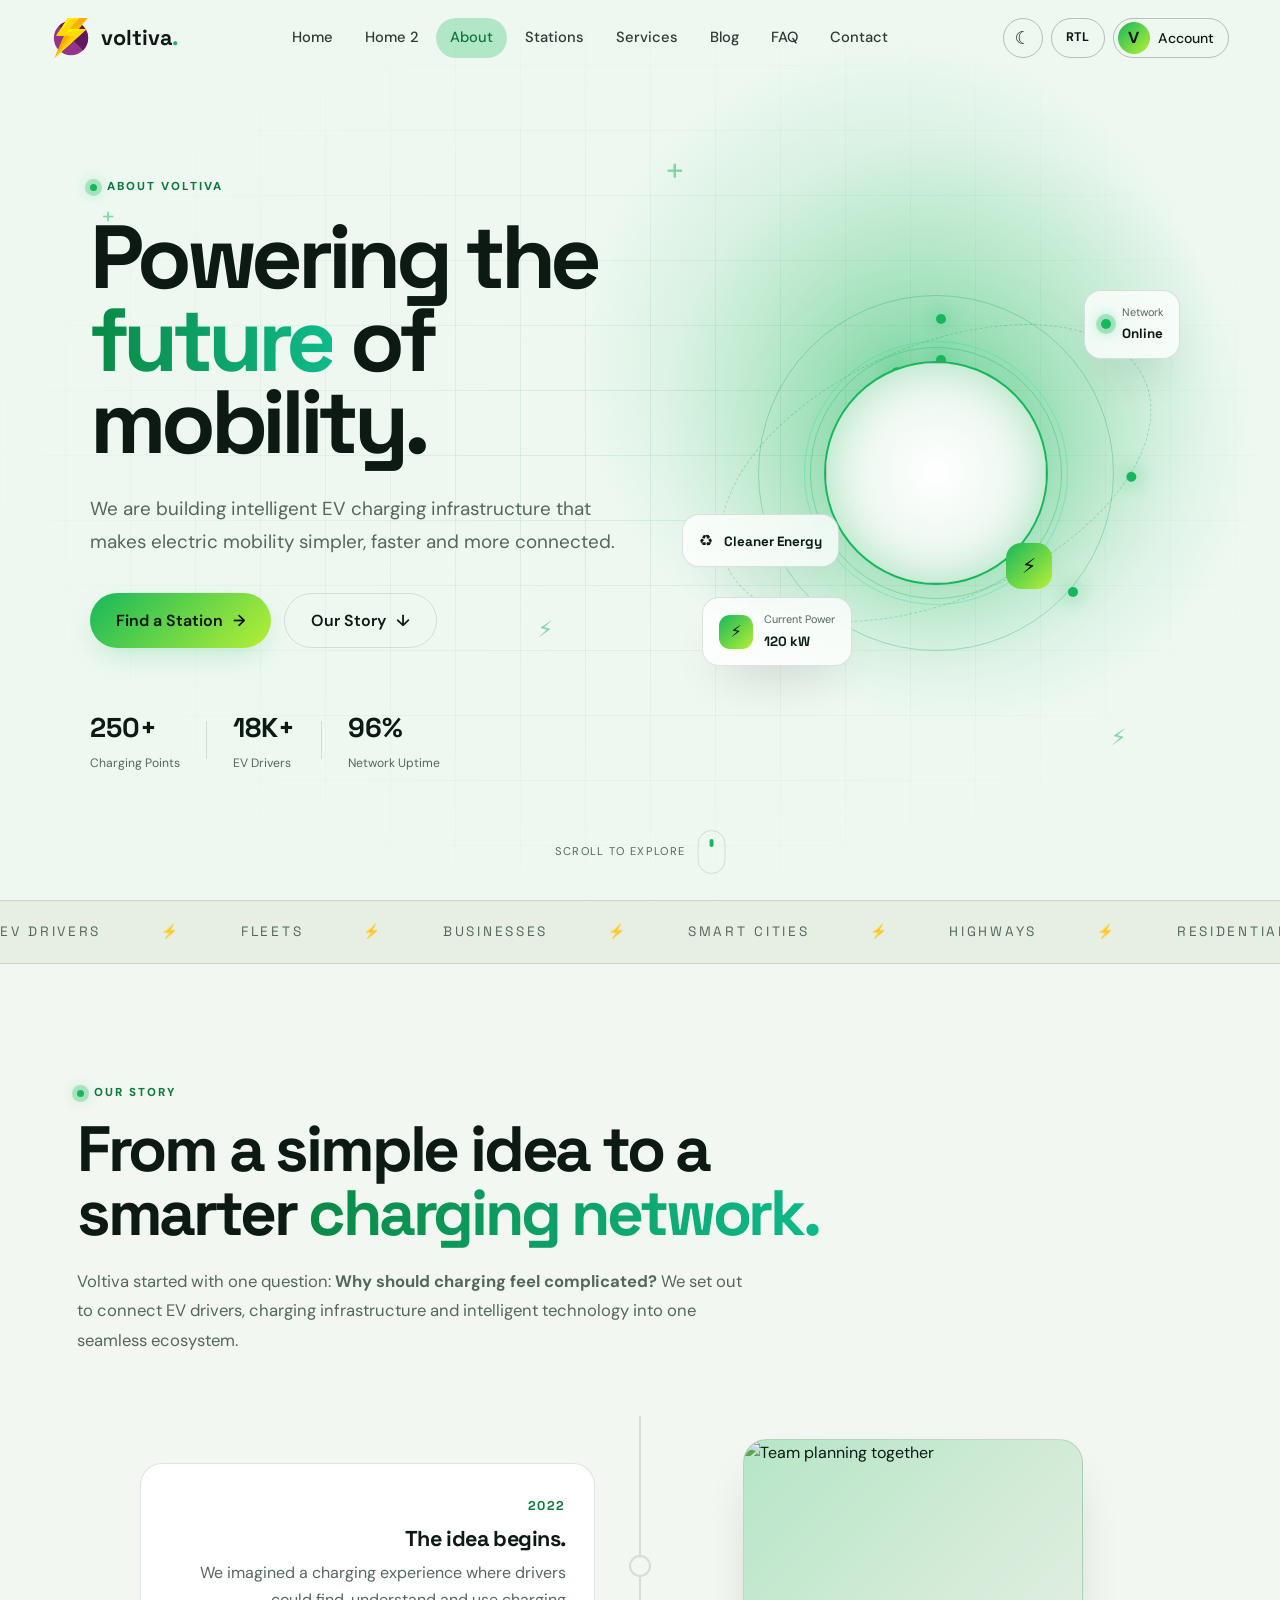
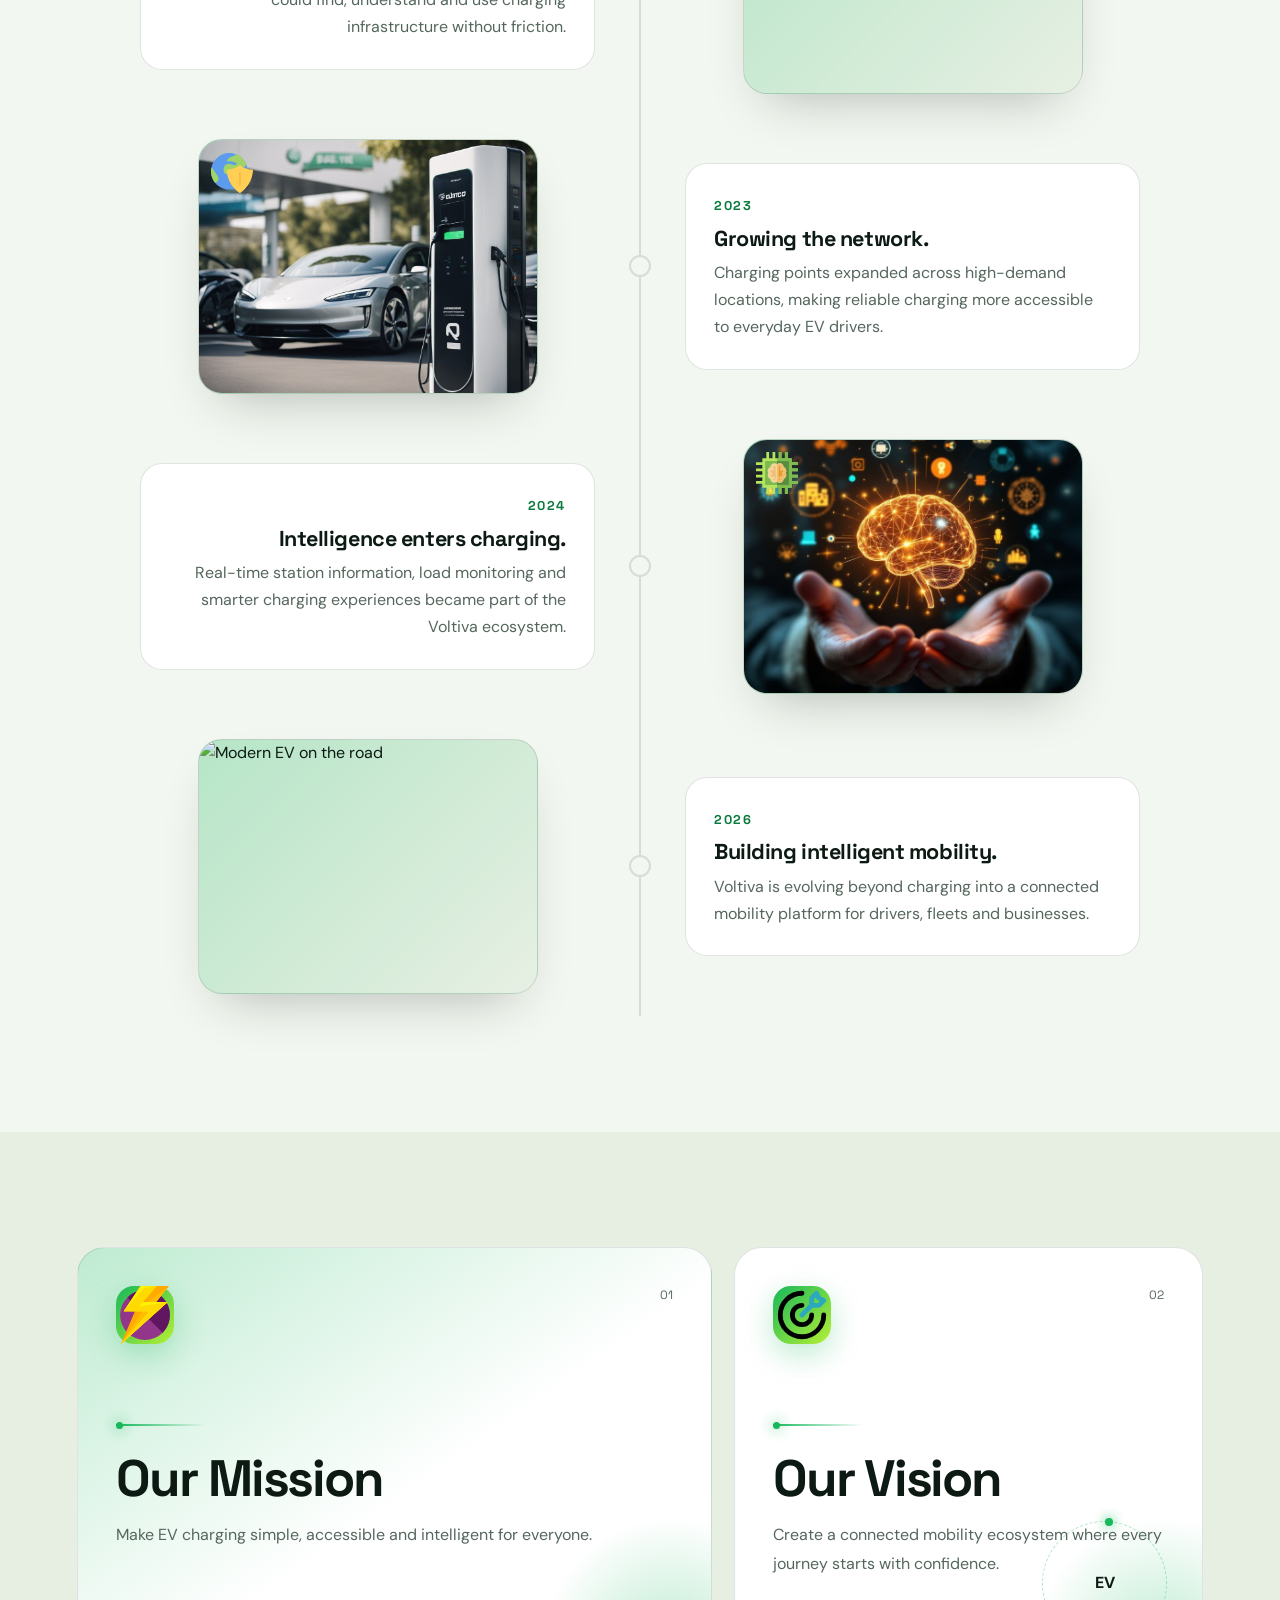
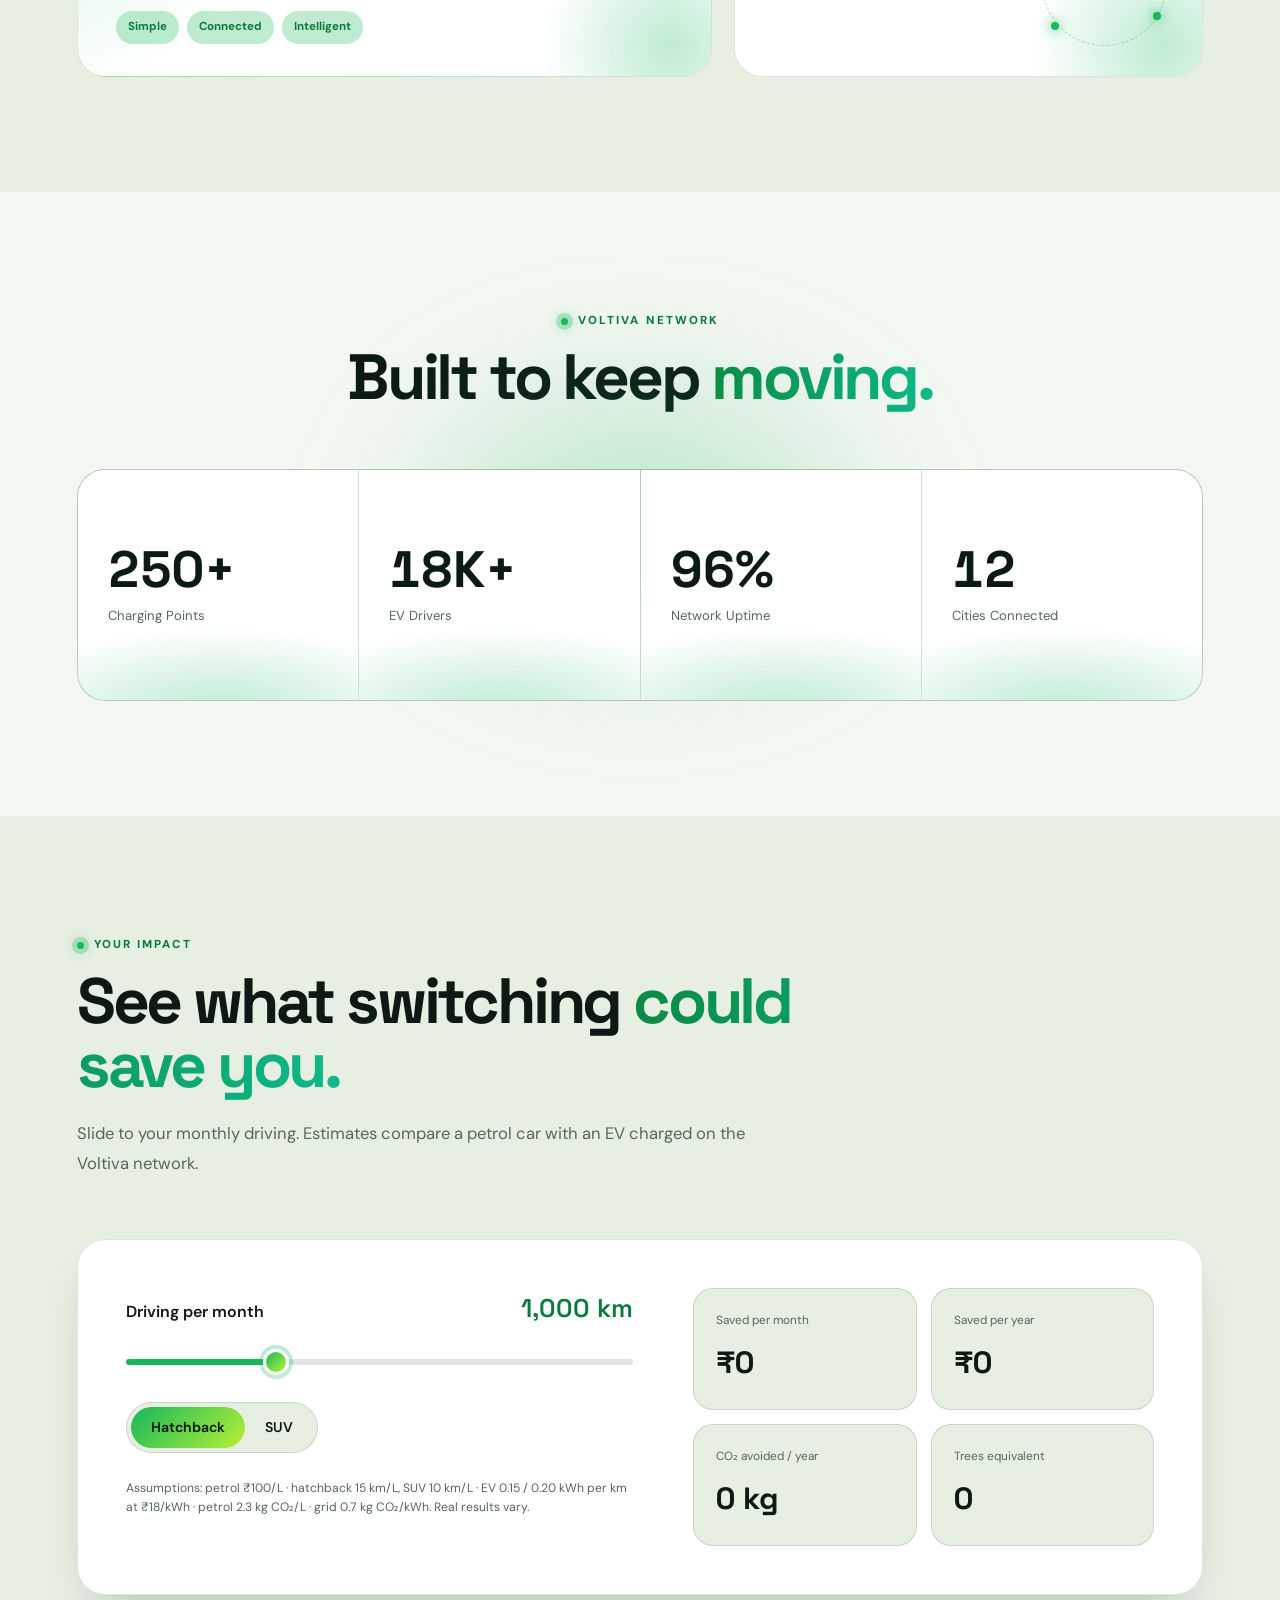
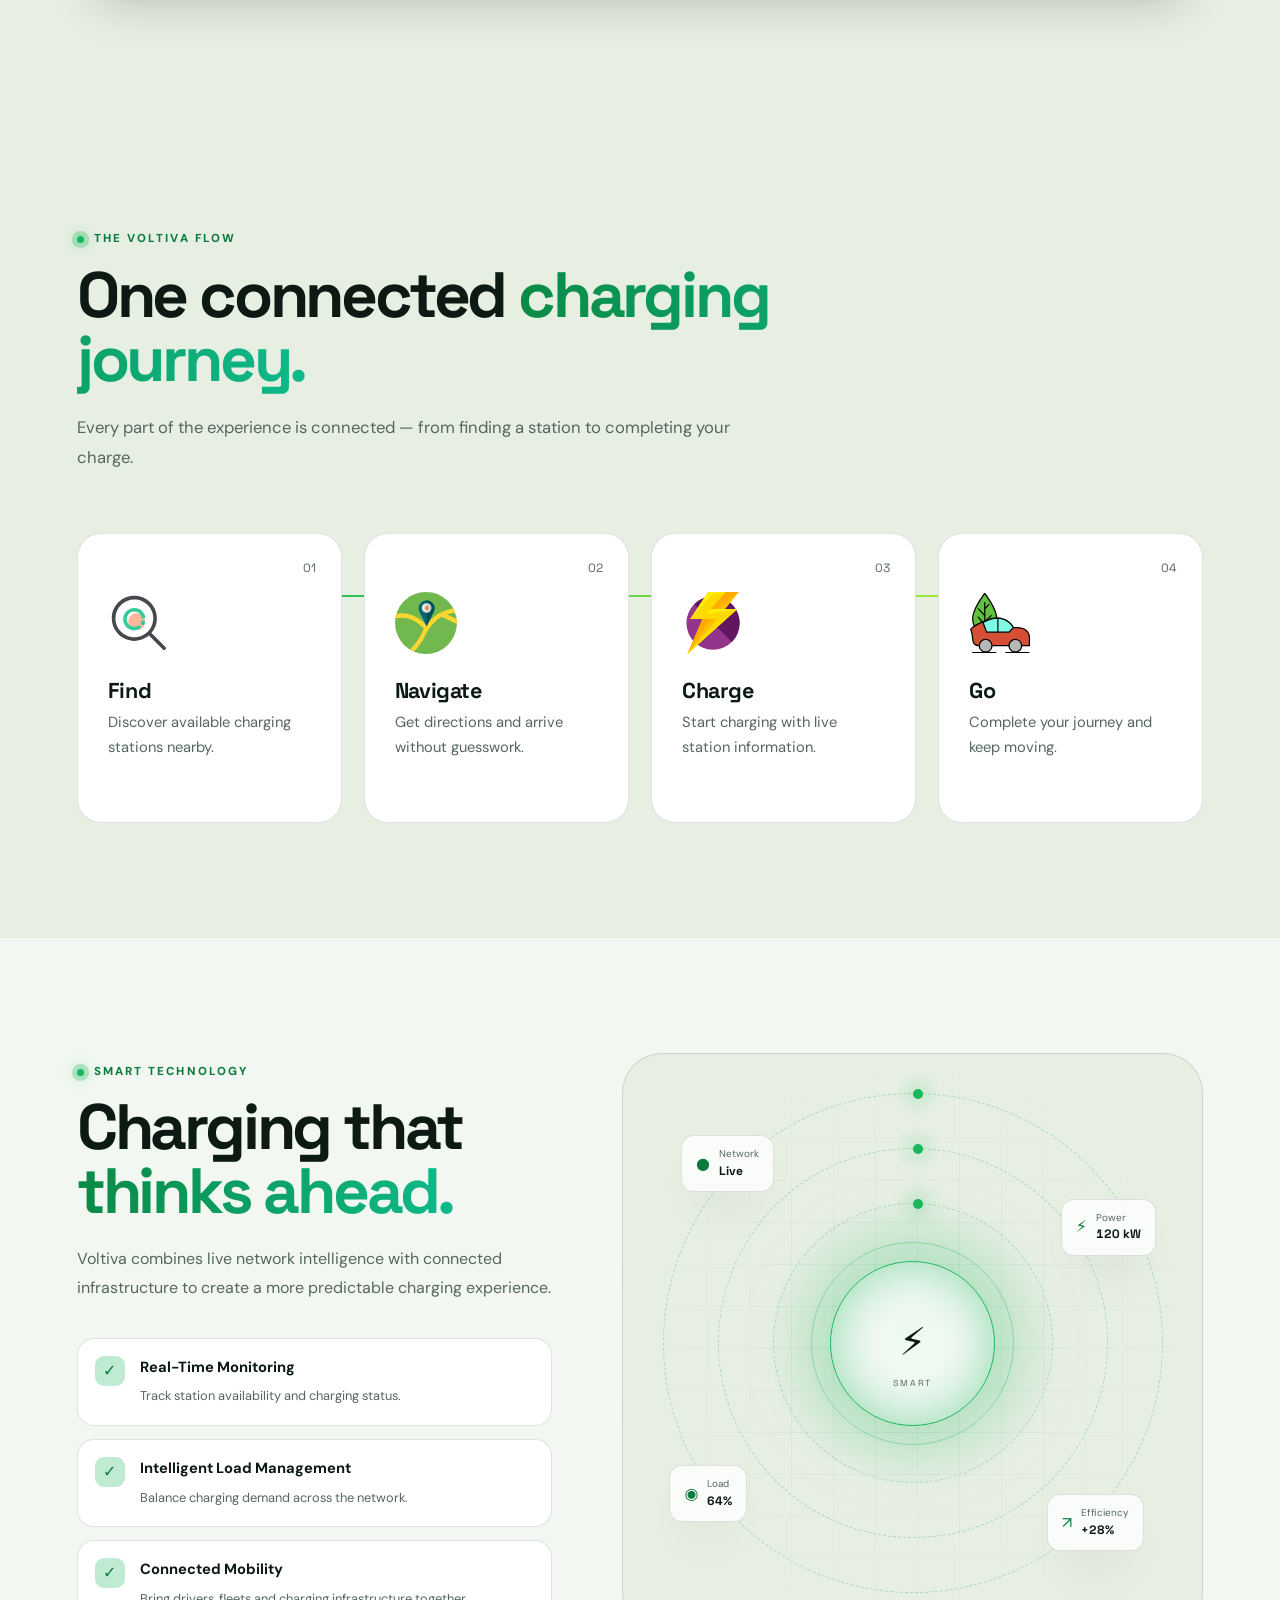
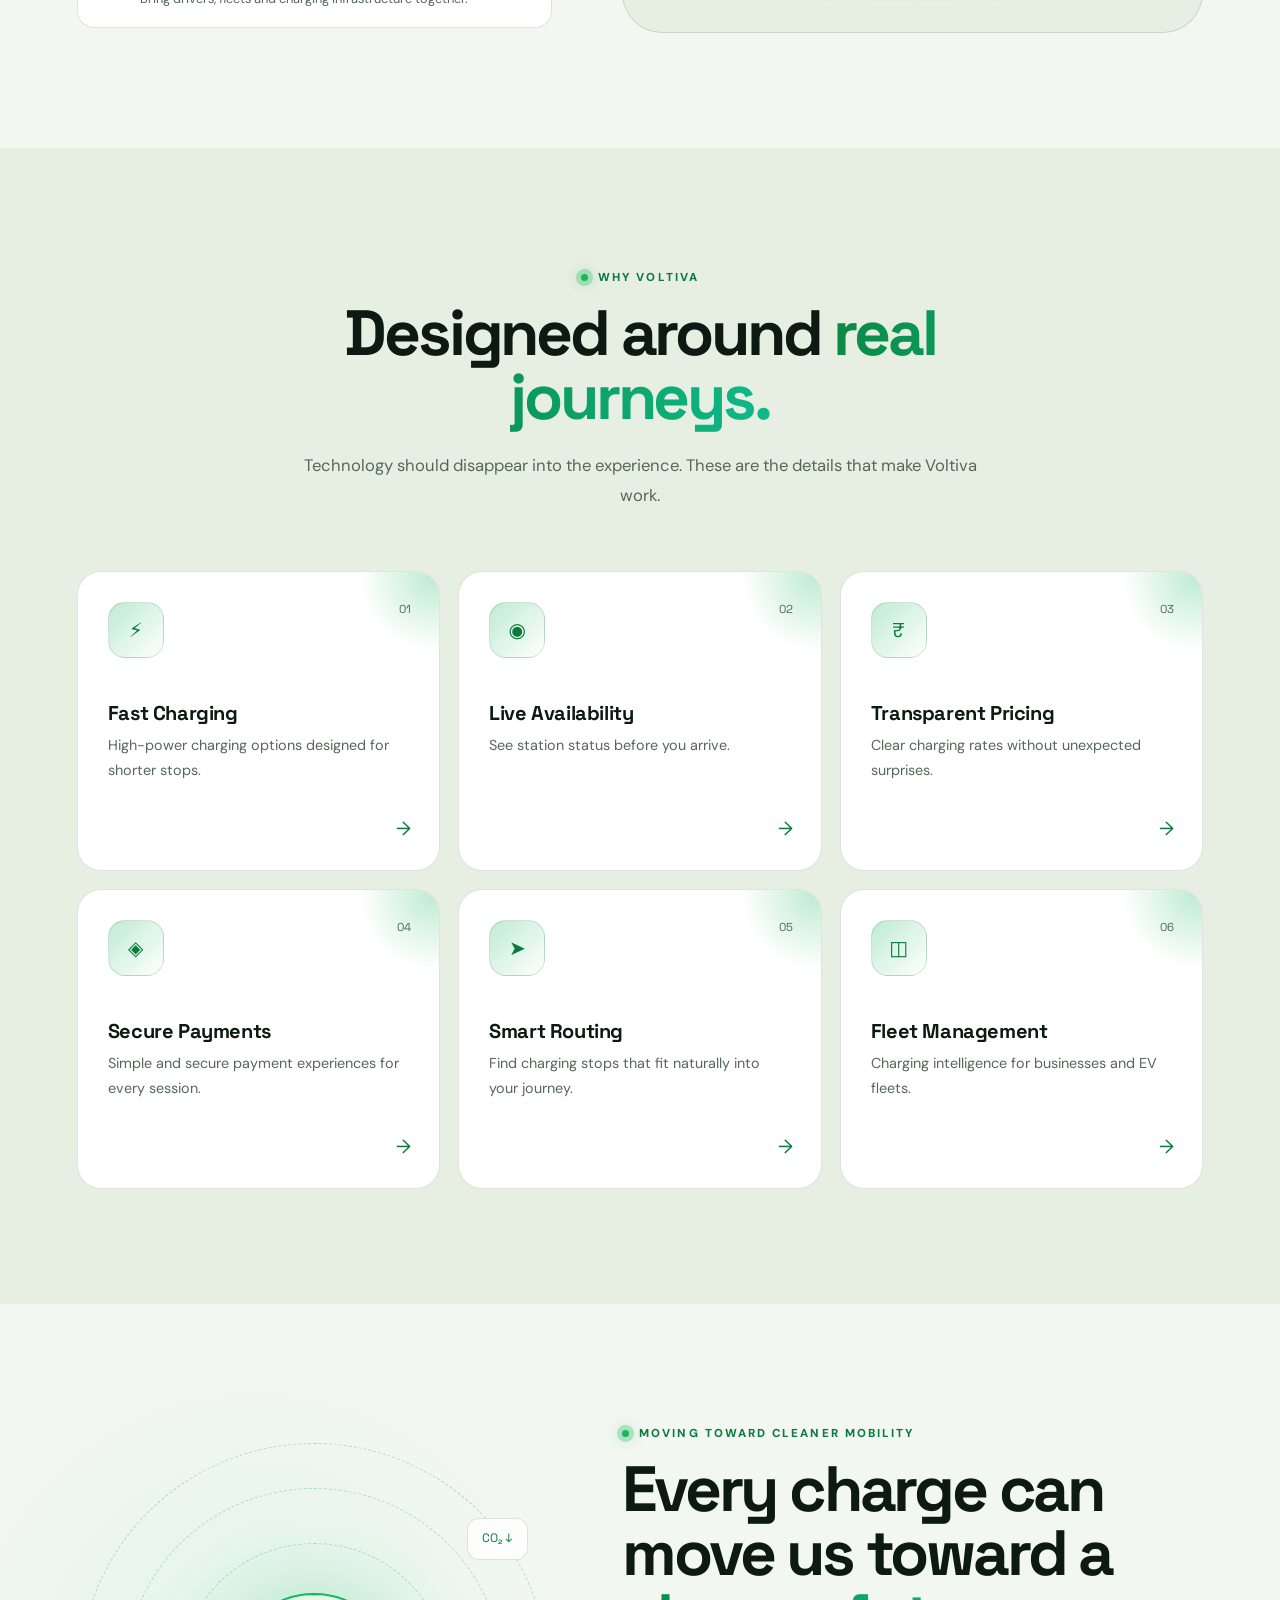
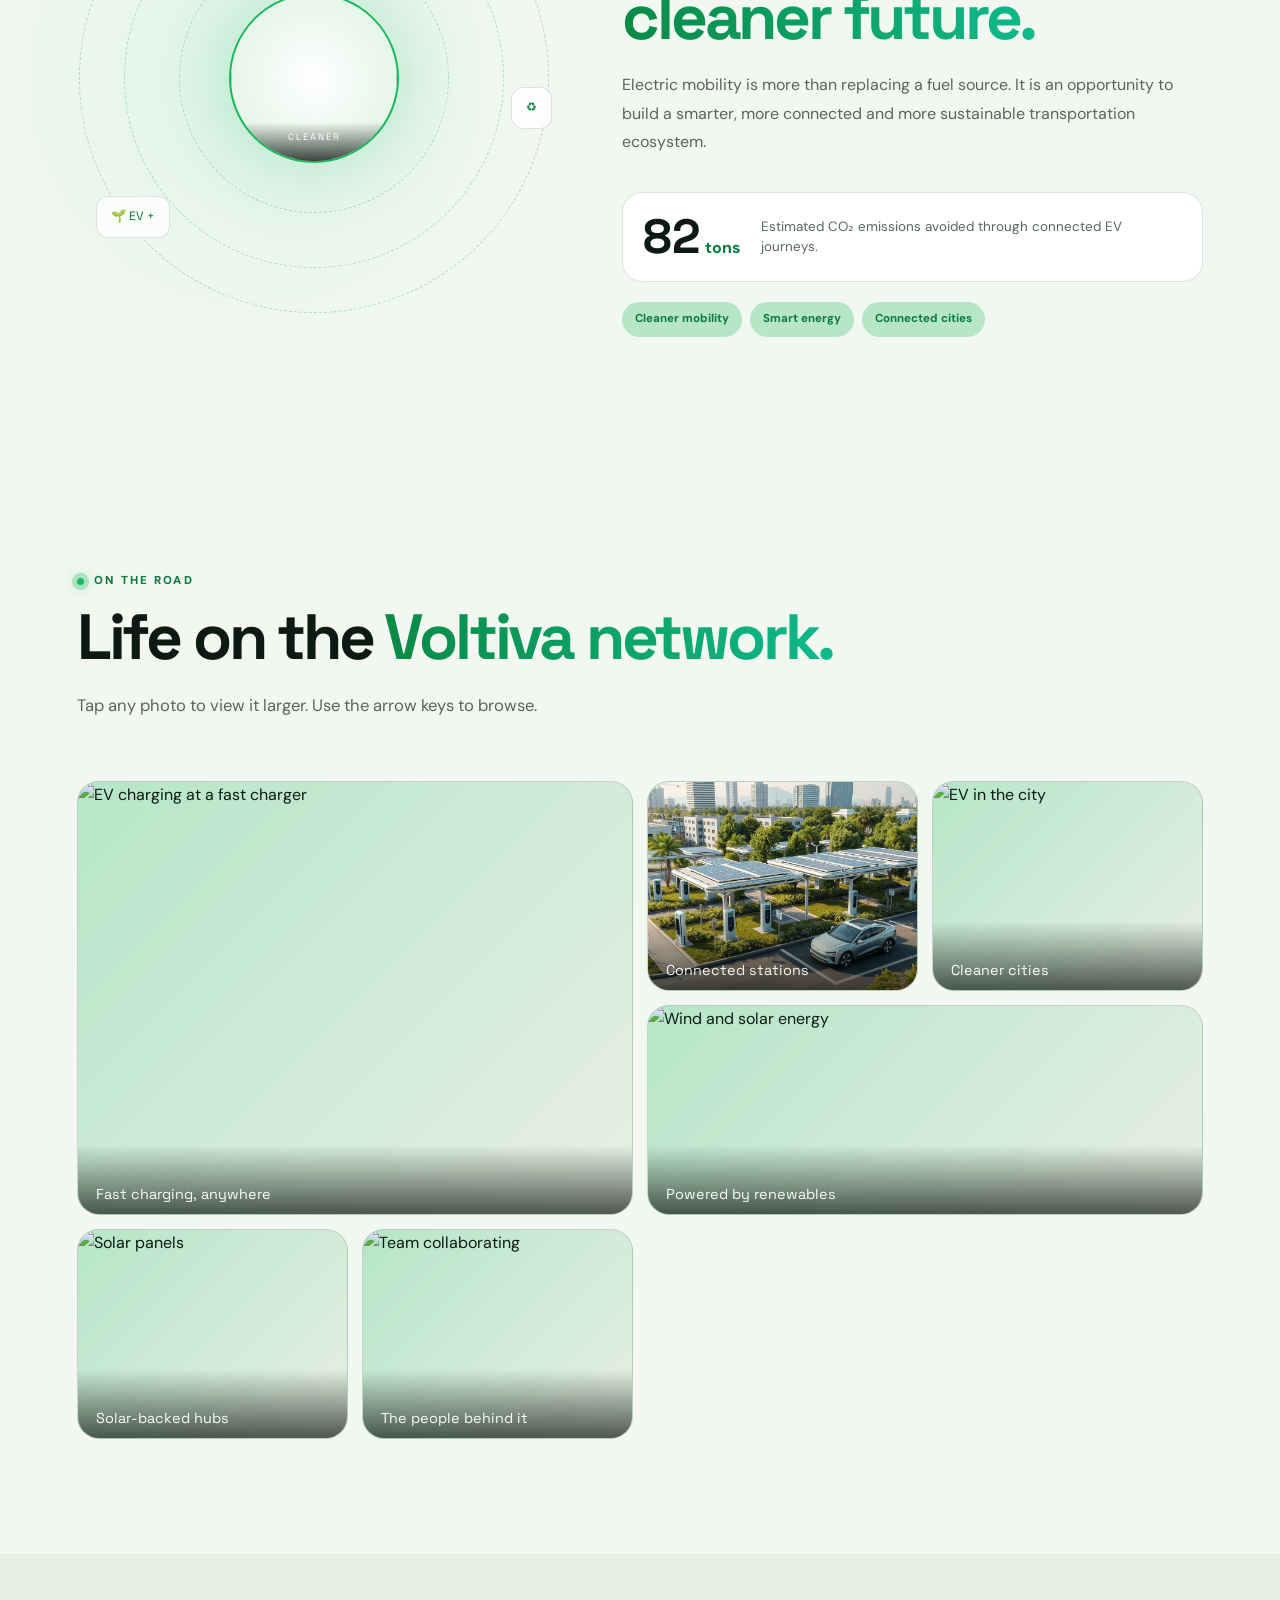
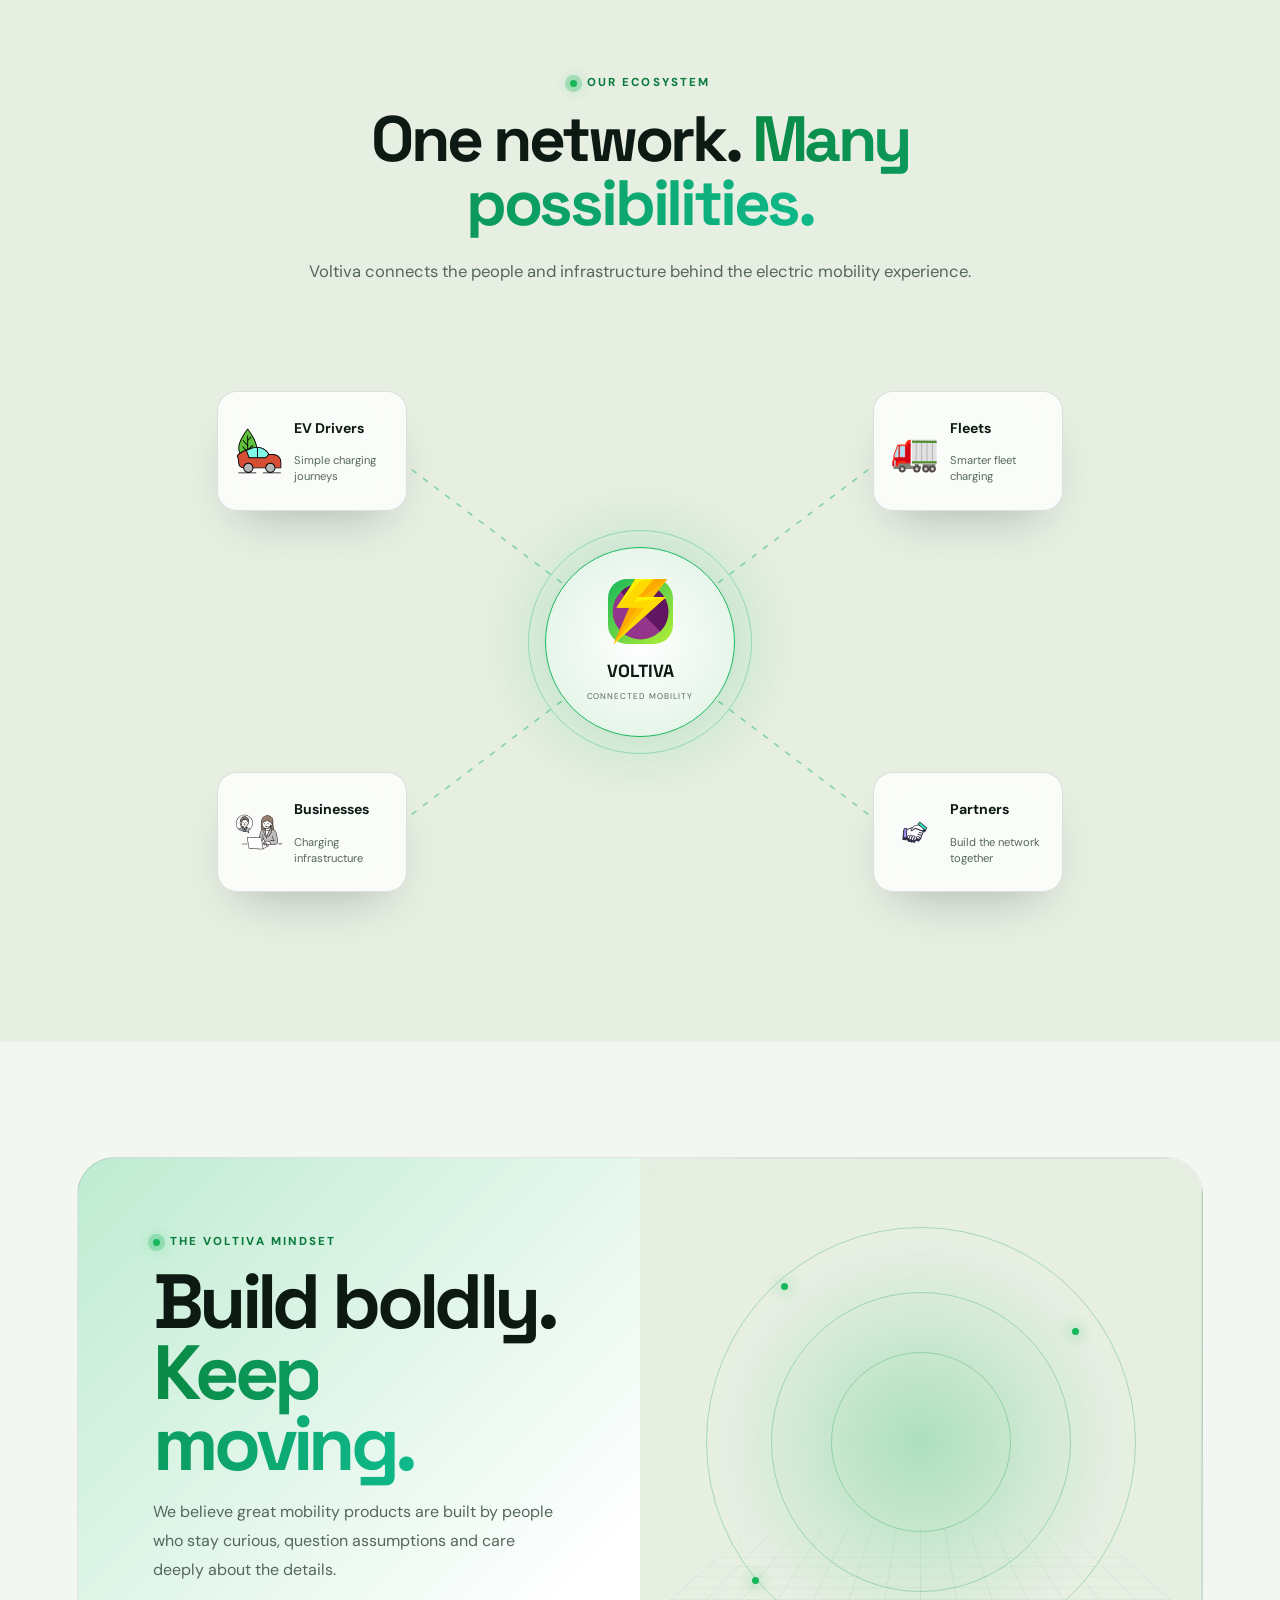
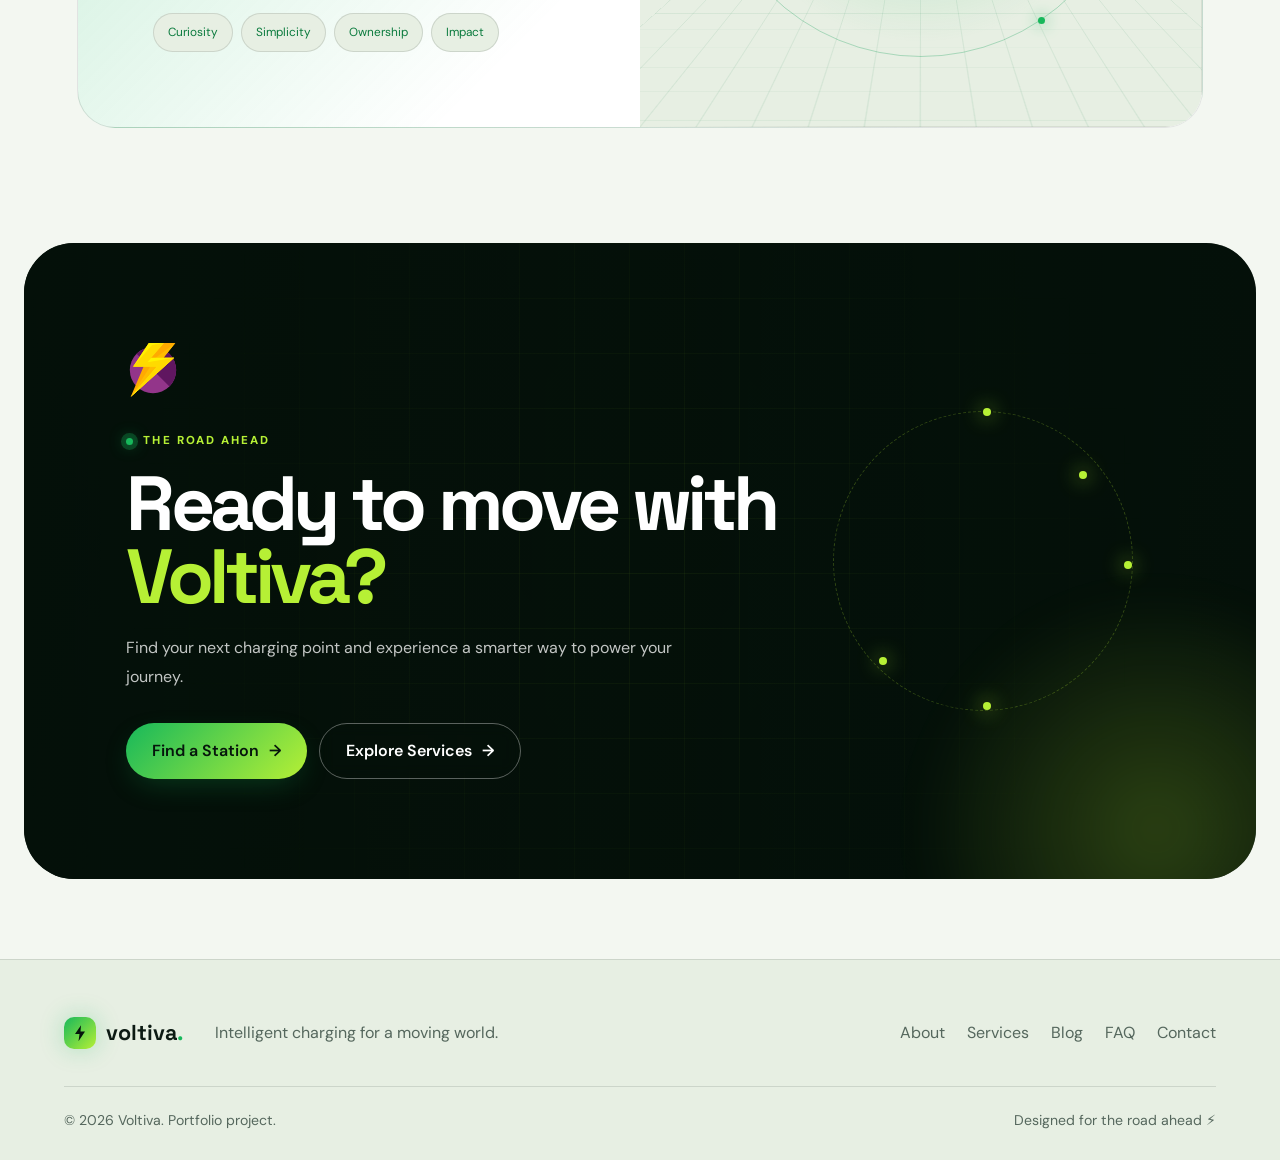
==== pages/about.html @ 01c79c9f "first commit" ====
<!DOCTYPE html>
<html lang="en" dir="ltr" data-theme="dark">
<head>
  <meta charset="UTF-8">
  <meta name="viewport" content="width=device-width, initial-scale=1.0">
  <meta name="color-scheme" content="dark light">
  <meta name="description" content="Discover Voltiva — intelligent EV charging infrastructure built for drivers, fleets and businesses.">
  <title>About Us | Voltiva</title>
  <!-- theme + direction applied before first paint -->
  <script>try{var d=document.documentElement;d.dataset.theme=localStorage.getItem('vt-theme')||(matchMedia('(prefers-color-scheme: light)').matches?'light':'dark');d.dir=localStorage.getItem('vt-dir')||'ltr'}catch(e){}</script>
  <link rel="preconnect" href="https://fonts.googleapis.com">
  <link rel="preconnect" href="https://fonts.gstatic.com" crossorigin>
  <link href="https://fonts.googleapis.com/css2?family=DM+Sans:wght@400;500;600;700&family=Space+Grotesk:wght@500;600;700&display=swap" rel="stylesheet">
  <link rel="stylesheet" href="../assets/css/style.css">
  <link rel="stylesheet" href="../assets/css/about.css">
    <link rel="icon" type="image/x-icon" href="/assets/images/lightening-svgrepo-com.svg">
</head>
<body>
  <div class="page-loader" id="pageLoader">
    <div class="loader-logo"><span class="loader-mark"><span></span></span><span>voltiva<span class="brand-dot">.</span></span></div>
    <div class="loader-energy"><span></span></div>
  </div>
  <div class="progress" id="progress"></div>

  <header class="site-header" id="siteHeader">
       <a class="brand" href="../index.html" aria-label="Voltiva home">
    <img src="/assets/images/lightening-svgrepo-com.svg" width="40px" height="40px">
</span></span><span>voltiva<span class="brand-dot">.</span></span></a>
    <nav class="main-nav" id="mainNav" aria-label="Primary">
      <a class="nav-link" href="../index.html">Home</a>
      <a class="nav-link" href="home2.html">Home 2</a>
      <a class="nav-link active" href="about.html">About</a>
      <a class="nav-link" href="stations.html">Stations</a>
      <a class="nav-link" href="services.html">Services</a>
      <a class="nav-link" href="blog.html">Blog</a>
      <a class="nav-link" href="faq.html">FAQ</a>
      <a class="nav-link" href="contact.html">Contact</a>
    </nav>
    <div class="header-actions">
      <button class="icon-btn" id="themeToggle" aria-label="Toggle theme">☾</button>
      <button class="rtl-btn" id="rtlToggle" aria-label="Toggle RTL" aria-pressed="false">RTL</button>
      <button class="profile-btn" aria-label="Account"><span class="profile-avatar">V</span><span class="profile-label">Account</span></button>
      <button class="menu-btn" id="menuBtn" aria-label="Open menu" aria-expanded="false"><span></span><span></span><span></span></button>
    </div>
  </header>

  <main>
    <!-- HERO -->
    <section class="about-hero" id="aboutHero">
      <div class="about-hero-grid" aria-hidden="true"></div>
      <span class="energy-particle particle-1" aria-hidden="true">+</span>
      <span class="energy-particle particle-2" aria-hidden="true">⚡</span>
      <span class="energy-particle particle-3" aria-hidden="true">+</span>
      <span class="energy-particle particle-4" aria-hidden="true">⚡</span>

      <div class="about-hero-content reveal reveal-left">
        <div class="eyebrow"><span class="eyebrow-dot"></span> ABOUT VOLTIVA</div>
        <h1>Powering the <span class="gradient-text">future</span> of mobility.</h1>
        <p class="about-hero-description">We are building intelligent EV charging infrastructure that makes electric mobility simpler, faster and more connected.</p>
        <div class="about-hero-actions">
          <a href="stations.html" class="btn btn-primary magnetic-btn">Find a Station <span class="btn-arrow">→</span></a>
          <a href="#story" class="btn btn-outline">Our Story <span class="btn-arrow">↓</span></a>
        </div>
        <div class="about-hero-stats">
          <div class="hero-stat"><strong><b data-counter="250">0</b>+</strong><span>Charging Points</span></div>
          <div class="hero-stat-divider"></div>
          <div class="hero-stat"><strong><b data-counter="18">0</b>K+</strong><span>EV Drivers</span></div>
          <div class="hero-stat-divider"></div>
          <div class="hero-stat"><strong><b data-counter="96">0</b>%</strong><span>Network Uptime</span></div>
        </div>
      </div>

      <div class="about-hero-visual reveal reveal-right" aria-hidden="true">
        <div class="hero-stage">
          <div class="hero-energy-orbit orbit-large"></div>
          <div class="hero-energy-orbit orbit-medium"></div>
          <div class="hero-energy-orbit orbit-small"></div>
          <div class="hero-photo">
            <img src="https://images.unsplash.com/photo-1593941707882-a5bba14938c7?auto=format&fit=crop&w=800&q=75" alt="" loading="eager">
            <span class="core-ring"></span>
            <span class="core-bolt">⚡</span>
          </div>
          <div class="hero-floating-card card-status"><span class="status-indicator"></span><div><small>Network</small><strong>Online</strong></div></div>
          <div class="hero-floating-card card-power"><span class="power-icon">⚡</span><div><small>Current Power</small><strong>120 kW</strong></div></div>
          <div class="hero-floating-card card-clean"><span>♻</span><strong>Cleaner Energy</strong></div>
        </div>
      </div>

      <a href="#story" class="about-scroll-indicator" aria-label="Scroll to our story"><span>Scroll to explore</span><i></i></a>
    </section>

    <!-- MARQUEE -->
    <section class="about-marquee" aria-hidden="true">
      <div class="about-marquee-track">
        <span>EV DRIVERS</span><span>FLEETS</span><span>BUSINESSES</span><span>SMART CITIES</span><span>HIGHWAYS</span><span>RESIDENTIAL</span><span>PARTNERS</span>
      </div>
    </section>

    <!-- STORY -->
    <section class="about-story section-padding" id="story">
      <div class="section-container">
        <div class="section-heading reveal reveal-left">
          <div class="eyebrow"><span class="eyebrow-dot"></span> OUR STORY</div>
          <h2>From a simple idea to a smarter <span class="gradient-text">charging network.</span></h2>
          <p>Voltiva started with one question: <strong>Why should charging feel complicated?</strong> We set out to connect EV drivers, charging infrastructure and intelligent technology into one seamless ecosystem.</p>
        </div>

        <div class="story-timeline" id="storyTimeline">
          <div class="timeline-line"><span class="timeline-progress" id="timelineProgress"></span></div>

          <article class="timeline-item" data-year="2022">
            <div class="timeline-marker"><span></span></div>
            <div class="timeline-content reveal reveal-left"><span class="timeline-year">2022</span><h3>The idea begins.</h3><p>We imagined a charging experience where drivers could find, understand and use charging infrastructure without friction.</p></div>
            <div class="timeline-visual reveal reveal-right"><figure class="timeline-photo"><img src="https://images.unsplash.com/photo-1522071820081-009f0129c71c?auto=format&fit=crop&w=700&q=70" alt="Team planning together" loading="lazy"><figcaption></figcaption></figure></div>
          </article>

          <article class="timeline-item timeline-reverse" data-year="2023">
            <div class="timeline-marker"><span></span></div>
            <div class="timeline-content reveal reveal-right"><span class="timeline-year">2023</span><h3>Growing the network.</h3><p>Charging points expanded across high-demand locations, making reliable charging more accessible to everyday EV drivers.</p></div>
            <div class="timeline-visual reveal reveal-left"><figure class="timeline-photo"><img src="/assets/images/2023.jpg" alt="EV plugged in at a charger" loading="lazy"><figcaption><img src="/assets/images/network-shield-svgrepo-com.svg"></figcaption></figure></div>
          </article>

          <article class="timeline-item" data-year="2024">
            <div class="timeline-marker"><span></span></div>
            <div class="timeline-content reveal reveal-left"><span class="timeline-year">2024</span><h3>Intelligence enters charging.</h3><p>Real-time station information, load monitoring and smarter charging experiences became part of the Voltiva ecosystem.</p></div>
            <div class="timeline-visual reveal reveal-right"><figure class="timeline-photo"><img src="/assets/images/ai.jpg" alt="Connected charging station" loading="lazy"><figcaption><img src="/assets/images/chip-ai-svgrepo-com.svg"></figcaption></figure></div>
          </article>

          <article class="timeline-item timeline-reverse" data-year="2026">
            <div class="timeline-marker"><span></span></div>
            <div class="timeline-content reveal reveal-right"><span class="timeline-year">2026</span><h3>Building intelligent mobility.</h3><p>Voltiva is evolving beyond charging into a connected mobility platform for drivers, fleets and businesses.</p></div>
            <div class="timeline-visual reveal reveal-left"><figure class="timeline-photo"><img src="https://images.unsplash.com/photo-1625047509248-ec889cbff17f?auto=format&fit=crop&w=700&q=70" alt="Modern EV on the road" loading="lazy"></figure></div>
          </article>
        </div>
      </div>
    </section>

    <!-- MISSION + VISION -->
    <section class="mission-section section-padding" id="mission">
      <div class="section-container"><div class="mission-grid">
        <article class="mission-card mission-card-main reveal reveal-left">
          <div class="mission-card-top"><span class="mission-icon"><img src="/assets/images/lightening-svgrepo-com.svg"></span><span class="mission-number">01</span></div>
          <div class="mission-energy-line"></div>
          <h2>Our Mission</h2><p>Make EV charging simple, accessible and intelligent for everyone.</p>
          <div class="mission-tags"><span>Simple</span><span>Connected</span><span>Intelligent</span></div>
        </article>
        <article class="mission-card reveal reveal-right">
          <div class="mission-card-top"><span class="mission-icon"><img src="/assets/images/target-2-svgrepo-com.svg"></span><span class="mission-number">02</span></div>
          <div class="mission-energy-line"></div>
          <h2>Our Vision</h2><p>Create a connected mobility ecosystem where every journey starts with confidence.</p>
          <div class="vision-orbit"><span></span><span></span><span></span><strong>EV</strong></div>
        </article>
      </div></div>
    </section>

    <!-- NUMBERS -->
    <section class="numbers-section section-padding" id="numbers">
      <div class="numbers-glow"></div>
      <div class="section-container">
        <div class="section-heading centered reveal"><div class="eyebrow"><span class="eyebrow-dot"></span> VOLTIVA NETWORK</div><h2>Built to keep <span class="gradient-text">moving.</span></h2></div>
        <div class="numbers-grid">
          <div class="number-card reveal reveal-left"><strong><b data-counter="250">0</b>+</strong><span>Charging Points</span></div>
          <div class="number-card reveal reveal-delay-1"><strong><b data-counter="18">0</b>K+</strong><span>EV Drivers</span></div>
          <div class="number-card reveal reveal-delay-2"><strong><b data-counter="96">0</b>%</strong><span>Network Uptime</span></div>
          <div class="number-card reveal reveal-right"><strong><b data-counter="12">0</b></strong><span>Cities Connected</span></div>
        </div>
      </div>
    </section>

    <!-- IMPACT CALCULATOR (new) -->
    <section class="calc-section section-padding" id="impact">
      <div class="section-container">
        <div class="section-heading reveal reveal-left">
          <div class="eyebrow"><span class="eyebrow-dot"></span> YOUR IMPACT</div>
          <h2>See what switching <span class="gradient-text">could save you.</span></h2>
          <p>Slide to your monthly driving. Estimates compare a petrol car with an EV charged on the Voltiva network.</p>
        </div>
        <div class="calc-card reveal">
          <div class="calc-controls">
            <div class="calc-label"><label for="kmRange">Driving per month</label><output id="kmOut" for="kmRange">1,000 km</output></div>
            <input type="range" id="kmRange" min="200" max="3000" step="50" value="1000">
            <div class="calc-seg" role="group" aria-label="Car type">
              <button class="seg active" data-car="hatch">Hatchback</button>
              <button class="seg" data-car="suv">SUV</button>
            </div>
            <p class="calc-note">Assumptions: petrol ₹100/L · hatchback 15 km/L, SUV 10 km/L · EV 0.15 / 0.20 kWh per km at ₹18/kWh · petrol 2.3 kg CO₂/L · grid 0.7 kg CO₂/kWh. Real results vary.</p>
          </div>
          <div class="calc-results">
            <div class="calc-result"><small>Saved per month</small><strong id="rMoney">₹0</strong></div>
            <div class="calc-result"><small>Saved per year</small><strong id="rYear">₹0</strong></div>
            <div class="calc-result"><small>CO₂ avoided / year</small><strong id="rCo2">0 kg</strong></div>
            <div class="calc-result"><small>Trees equivalent</small><strong id="rTrees">0</strong></div>
          </div>
        </div>
      </div>
    </section>

    <!-- FLOW -->
    <section class="ecosystem-flow section-padding" id="ecosystemFlow">
      <div class="section-container">
        <div class="section-heading reveal reveal-left"><div class="eyebrow"><span class="eyebrow-dot"></span> THE VOLTIVA FLOW</div><h2>One connected <span class="gradient-text">charging journey.</span></h2><p>Every part of the experience is connected — from finding a station to completing your charge.</p></div>
        <div class="flow-wrapper">
          <div class="flow-line"><span class="flow-line-progress"></span></div>
          <article class="flow-card reveal reveal-left"><div class="flow-number">01</div><div class="flow-icon"><img src="/assets/images/magnifying-glass-find-search-svgrepo-com.svg"></div><h3>Find</h3><p>Discover available charging stations nearby.</p></article>
          <article class="flow-card reveal reveal-delay-1"><div class="flow-number">02</div><div class="flow-icon"><img src="/assets/images/location-map-svgrepo-com.svg"></div><h3>Navigate</h3><p>Get directions and arrive without guesswork.</p></article>
          <article class="flow-card reveal reveal-delay-2"><div class="flow-number">03</div><div class="flow-icon"><img src="/assets/images/lightening-svgrepo-com.svg"></div><h3>Charge</h3><p>Start charging with live station information.</p></article>
          <article class="flow-card reveal reveal-right"><div class="flow-number">04</div><div class="flow-icon"><img src="/assets/images/car-svgrepo-com.svg"></div><h3>Go</h3><p>Complete your journey and keep moving.</p></article>
        </div>
      </div>
    </section>

    <!-- TECHNOLOGY -->
    <section class="technology-section section-padding" id="technology">
      <div class="section-container"><div class="technology-grid">
        <div class="technology-content reveal reveal-left">
          <div class="eyebrow"><span class="eyebrow-dot"></span> SMART TECHNOLOGY</div>
          <h2>Charging that <span class="gradient-text">thinks ahead.</span></h2>
          <p>Voltiva combines live network intelligence with connected infrastructure to create a more predictable charging experience.</p>
          <div class="technology-features">
            <div class="technology-feature"><span class="feature-check">✓</span><div><strong>Real-Time Monitoring</strong><span>Track station availability and charging status.</span></div></div>
            <div class="technology-feature"><span class="feature-check">✓</span><div><strong>Intelligent Load Management</strong><span>Balance charging demand across the network.</span></div></div>
            <div class="technology-feature"><span class="feature-check">✓</span><div><strong>Connected Mobility</strong><span>Bring drivers, fleets and charging infrastructure together.</span></div></div>
          </div>
        </div>
        <div class="technology-visual reveal reveal-right" id="technologyVisual">
          <div class="tech-grid"></div>
          <div class="tech-orbit tech-orbit-1"><span></span></div><div class="tech-orbit tech-orbit-2"><span></span></div><div class="tech-orbit tech-orbit-3"><span></span></div>
          <div class="tech-core"><span>⚡</span><small>SMART</small></div>
          <div class="tech-data tech-data-1"><span>●</span><div><small>Network</small><strong>Live</strong></div></div>
          <div class="tech-data tech-data-2"><span>⚡</span><div><small>Power</small><strong id="techPower">120 kW</strong></div></div>
          <div class="tech-data tech-data-3"><span>◉</span><div><small>Load</small><strong id="techLoad">64%</strong></div></div>
          <div class="tech-data tech-data-4"><span>↗</span><div><small>Efficiency</small><strong>+28%</strong></div></div>
        </div>
      </div></div>
    </section>

    <!-- WHY -->
    <section class="why-section section-padding" id="whyVoltiva">
      <div class="section-container">
        <div class="section-heading centered reveal"><div class="eyebrow"><span class="eyebrow-dot"></span> WHY VOLTIVA</div><h2>Designed around <span class="gradient-text">real journeys.</span></h2><p>Technology should disappear into the experience. These are the details that make Voltiva work.</p></div>
        <div class="why-grid">
          <article class="why-card reveal reveal-left"><div class="why-card-icon">⚡</div><span class="why-card-number">01</span><h3>Fast Charging</h3><p>High-power charging options designed for shorter stops.</p><span class="why-card-arrow">→</span></article>
          <article class="why-card reveal reveal-delay-1"><div class="why-card-icon">◉</div><span class="why-card-number">02</span><h3>Live Availability</h3><p>See station status before you arrive.</p><span class="why-card-arrow">→</span></article>
          <article class="why-card reveal reveal-right"><div class="why-card-icon">₹</div><span class="why-card-number">03</span><h3>Transparent Pricing</h3><p>Clear charging rates without unexpected surprises.</p><span class="why-card-arrow">→</span></article>
          <article class="why-card reveal reveal-left"><div class="why-card-icon">◈</div><span class="why-card-number">04</span><h3>Secure Payments</h3><p>Simple and secure payment experiences for every session.</p><span class="why-card-arrow">→</span></article>
          <article class="why-card reveal reveal-delay-1"><div class="why-card-icon">➤</div><span class="why-card-number">05</span><h3>Smart Routing</h3><p>Find charging stops that fit naturally into your journey.</p><span class="why-card-arrow">→</span></article>
          <article class="why-card reveal reveal-right"><div class="why-card-icon">◫</div><span class="why-card-number">06</span><h3>Fleet Management</h3><p>Charging intelligence for businesses and EV fleets.</p><span class="why-card-arrow">→</span></article>
        </div>
      </div>
    </section>

    <!-- SUSTAINABILITY -->
    <section class="sustainability-section section-padding" id="sustainability">
      <div class="sustainability-particles" aria-hidden="true"><span></span><span></span><span></span><span></span><span></span><span></span></div>
      <div class="section-container"><div class="sustainability-grid">
        <div class="sustainability-visual reveal reveal-left" aria-hidden="true">
          <div class="eco-orbit eco-orbit-1"></div><div class="eco-orbit eco-orbit-2"></div><div class="eco-orbit eco-orbit-3"></div>
          <div class="eco-core"><img src="https://images.unsplash.com/photo-1509391366360-2e959784a276?auto=format&fit=crop&w=700&q=70" alt=""><small>CLEANER</small></div>
          <div class="eco-floating eco-one">CO₂ ↓</div><div class="eco-floating eco-two">🌱 EV +</div><div class="eco-floating eco-three">♻</div>
        </div>
        <div class="sustainability-content reveal reveal-right">
          <div class="eyebrow"><span class="eyebrow-dot"></span> MOVING TOWARD CLEANER MOBILITY</div>
          <h2>Every charge can move us toward a <span class="gradient-text">cleaner future.</span></h2>
          <p>Electric mobility is more than replacing a fuel source. It is an opportunity to build a smarter, more connected and more sustainable transportation ecosystem.</p>
          <div class="sustainability-metric"><div><strong><b data-counter="84">0</b></strong> <span>tons</span></div><p>Estimated CO₂ emissions avoided through connected EV journeys.</p></div>
          <div class="sustainability-tags"><span>Cleaner mobility</span><span>Smart energy</span><span>Connected cities</span></div>
        </div>
      </div></div>
    </section>

    <!-- GALLERY (new, with lightbox) -->
    <section class="gallery-section section-padding" id="gallery">
      <div class="section-container">
        <div class="section-heading reveal reveal-left"><div class="eyebrow"><span class="eyebrow-dot"></span> ON THE ROAD</div><h2>Life on the <span class="gradient-text">Voltiva network.</span></h2><p>Tap any photo to view it larger. Use the arrow keys to browse.</p></div>
        <div class="gallery-grid">
          <button class="gal-item g1 reveal reveal-left" data-cap="Fast charging, anywhere"><img src="https://images.unsplash.com/photo-1593941707882-a5bba14938c7?auto=format&fit=crop&w=1200&q=75" alt="EV charging at a fast charger" loading="lazy"><span>Fast charging, anywhere</span></button>
          <button class="gal-item reveal" data-cap="Connected stations"><img src="/assets/images/connected.jpg" alt="Connected charging station" loading="lazy"><span>Connected stations</span></button>
          <button class="gal-item reveal reveal-right" data-cap="Cleaner cities"><img src="https://images.unsplash.com/photo-1625047509248-ec889cbff17f?auto=format&fit=crop&w=1200&q=75" alt="EV in the city" loading="lazy"><span>Cleaner cities</span></button>
          <button class="gal-item g4 reveal reveal-left" data-cap="Powered by renewables"><img src="https://images.unsplash.com/photo-1466611653911-95081537e5b7?auto=format&fit=crop&w=1200&q=75" alt="Wind and solar energy" loading="lazy"><span>Powered by renewables</span></button>
          <button class="gal-item reveal reveal-right" data-cap="Solar-backed hubs"><img src="https://images.unsplash.com/photo-1509391366360-2e959784a276?auto=format&fit=crop&w=1200&q=75" alt="Solar panels" loading="lazy"><span>Solar-backed hubs</span></button>
          <button class="gal-item reveal" data-cap="The people behind it"><img src="https://images.unsplash.com/photo-1522071820081-009f0129c71c?auto=format&fit=crop&w=1200&q=75" alt="Team collaborating" loading="lazy"><span>The people behind it</span></button>
        </div>
      </div>
    </section>

    <!-- ECOSYSTEM -->
    <section class="ecosystem-section section-padding" id="ecosystem">
      <div class="section-container">
        <div class="section-heading centered reveal"><div class="eyebrow"><span class="eyebrow-dot"></span> OUR ECOSYSTEM</div><h2>One network. <span class="gradient-text">Many possibilities.</span></h2><p>Voltiva connects the people and infrastructure behind the electric mobility experience.</p></div>
        <div class="ecosystem-map" id="ecosystemMap">
          <svg class="ecosystem-lines" viewBox="0 0 100 100" preserveAspectRatio="none" aria-hidden="true">
            <line x1="50" y1="50" x2="24" y2="19"/><line x1="50" y1="50" x2="76" y2="19"/><line x1="50" y1="50" x2="24" y2="81"/><line x1="50" y1="50" x2="76" y2="81"/>
          </svg>
          <div class="ecosystem-center"><div class="ecosystem-core"><span><img src="/assets/images/lightening-svgrepo-com.svg"></span></div><strong>VOLTIVA</strong><small>CONNECTED MOBILITY</small></div>
          <article class="ecosystem-node ecosystem-driver reveal reveal-left"><div class="ecosystem-node-icon"><img src="/assets/images/car-svgrepo-com.svg"> </div><strong>EV Drivers</strong><span>Simple charging journeys</span></article>
          <article class="ecosystem-node ecosystem-fleet reveal reveal-right"><div class="ecosystem-node-icon"><img src="/assets/images/articulated-lorry-svgrepo-com.svg"> </div><strong>Fleets</strong><span>Smarter fleet charging</span></article>
          <article class="ecosystem-node ecosystem-business reveal reveal-left"><div class="ecosystem-node-icon"><img src="/assets/images/business-woman-talking-remotely-svgrepo-com.svg"></div><strong>Businesses</strong><span>Charging infrastructure</span></article>
          <article class="ecosystem-node ecosystem-partner reveal reveal-right"><div class="ecosystem-node-icon"><img src="/assets/images/partners-svgrepo-com.svg"></div><strong>Partners</strong><span>Build the network together</span></article>
        </div>
      </div>
    </section>

    <!-- CULTURE -->
    <section class="culture-section section-padding" id="culture">
      <div class="section-container"><div class="culture-panel reveal">
        <div class="culture-content">
          <div class="eyebrow"><span class="eyebrow-dot"></span> THE VOLTIVA MINDSET</div>
          <h2>Build boldly.<br><span class="gradient-text">Keep moving.</span></h2>
          <p>We believe great mobility products are built by people who stay curious, question assumptions and care deeply about the details.</p>
          <div class="culture-values"><span>Curiosity</span><span>Simplicity</span><span>Ownership</span><span>Impact</span></div>
        </div>
        <div class="culture-visual" aria-hidden="true">
          <img class="culture-img" src="https://images.unsplash.com/photo-1519389950473-47ba0277781c?auto=format&fit=crop&w=1000&q=70" alt="" loading="lazy">
          <div class="culture-grid"></div>
          <div class="culture-circle circle-1"></div><div class="culture-circle circle-2"></div><div class="culture-circle circle-3"></div>
          <!-- <div class="culture-bolt"></div> -->
          <span class="culture-particle p1"></span><span class="culture-particle p2"></span><span class="culture-particle p3"></span><span class="culture-particle p4"></span>
        </div>
      </div></div>
    </section>

    <!-- FINAL CTA -->
    <section class="about-final-cta" id="aboutCta">
      <div class="cta-bg"></div><div class="cta-grid"></div><div class="cta-glow"></div>
      <div class="section-container">
        <div class="cta-content reveal reveal-left">
          <span class="cta-mini-icon"><img src="/assets/images/lightening-svgrepo-com.svg"></span>
          <div class="eyebrow"><span class="eyebrow-dot"></span> THE ROAD AHEAD</div>
          <h2>Ready to move with <span>Voltiva?</span></h2>
          <p>Find your next charging point and experience a smarter way to power your journey.</p>
          <div class="cta-actions">
            <a href="stations.html" class="btn btn-primary magnetic-btn">Find a Station <span class="btn-arrow">→</span></a>
            <a href="services.html" class="btn btn-ghost">Explore Services <span class="btn-arrow">→</span></a>
          </div>
        </div>
        <div class="cta-energy-stream" aria-hidden="true"><span></span><span></span><span></span><span></span><span></span></div>
      </div>
    </section>
  </main>

  <footer class="site-footer">
    <div class="footer-top">
      <a class="brand" href="../index.html"><span class="brand-mark"><span></span></span><span>voltiva<span class="brand-dot">.</span></span></a>
      <p>Intelligent charging for a moving world.</p>
      <div class="footer-links"><a href="about.html">About</a><a href="services.html">Services</a><a href="blog.html">Blog</a><a href="faq.html">FAQ</a><a href="contact.html">Contact</a></div>
    </div>
    <div class="footer-bottom"><span>© 2026 Voltiva. Portfolio project.</span><span>Designed for the road ahead ⚡</span></div>
  </footer>

  <!-- Lightbox -->
  <div class="lightbox" id="lightbox" role="dialog" aria-modal="true" aria-label="Photo viewer">
    <button class="lb-btn lb-close" aria-label="Close">✕</button>
    <button class="lb-btn lb-prev" aria-label="Previous photo">‹</button>
    <figure><img id="lbImg" alt=""><figcaption id="lbCap"></figcaption></figure>
    <button class="lb-btn lb-next" aria-label="Next photo">›</button>
  </div>

  <button class="back-top" id="backTop" aria-label="Back to top">↑</button>
  <div class="toast" id="toast" role="status" aria-live="polite"></div>

  <script src="../assets/js/site.js"></script>
  <script src="../assets/js/about.js"></script>
</body>
</html>
---- assets/css/style.css ----
/* ===== Tokens ===== */
:root {
  --dir: 1;
  --e: cubic-bezier(0.22, 1, 0.36, 1);
  --r: 22px;
  --hh: 76px;
  --bg: #f3f7f1;
  --bg2: #e7efe3;
  --surf: #fff;
  --ink: #0c1a13;
  --mut: #55675d;
  --line: rgba(12, 26, 19, 0.12);
  --acc: #17b85b;
  --acc2: #b6f035;
  --acct: #0a7a3d;
  --on: #06150c;
  --glow: rgba(23, 184, 91, 0.28);
  --sh: 0 24px 50px -24px rgba(12, 26, 19, 0.3);
  --glass: rgba(255, 255, 255, 0.78);
  --font: "DM Sans", system-ui, sans-serif;
  --disp: "Space Grotesk", "DM Sans", sans-serif;
}
[data-theme="dark"] {
  --bg: #060c0a;
  --bg2: #0c1512;
  --surf: #101b17;
  --ink: #e9f5ee;
  --mut: #8ea69a;
  --line: rgba(233, 245, 238, 0.1);
  --acc: #b6f035;
  --acc2: #27dfa3;
  --acct: #b6f035;
  --on: #06150c;
  --glow: rgba(182, 240, 53, 0.25);
  --sh: 0 24px 60px -24px #000;
  --glass: rgba(10, 18, 15, 0.72);
}
[dir="rtl"] {
  --dir: -1;
}
* {
  box-sizing: border-box;
  margin: 0;
  padding: 0;
}
html {
  scroll-behavior: smooth;
  scroll-padding-top: var(--hh);
}
body {
  font-family: var(--font);
  background: var(--bg);
  color: var(--ink);
  line-height: 1.6;
  overflow-x: hidden;
  transition:
    background 0.5s,
    color 0.5s;
}
a {
  color: inherit;
  text-decoration: none;
}
button,
input {
  font: inherit;
  color: inherit;
}
button {
  cursor: pointer;
  background: none;
  border: 0;
}
:focus-visible {
  outline: 2px solid var(--acc);
  outline-offset: 3px;
  border-radius: 8px;
}
h1,
h2,
h3 {
  font-family: var(--disp);
  line-height: 1.08;
  letter-spacing: -0.02em;
}

/* ===== Loader / progress ===== */
.page-loader {
  position: fixed;
  inset: 0;
  z-index: 3000;
  display: grid;
  place-content: center;
  justify-items: center;
  gap: 16px;
  background: var(--bg);
  font-weight: 600;
  letter-spacing: 0.12em;
  text-transform: uppercase;
  font-size: 0.75rem;
  transition:
    opacity 0.6s,
    visibility 0.6s;
}
.page-loader.hide {
  opacity: 0;
  visibility: hidden;
}
.loader-ring {
  width: 54px;
  height: 54px;
  border-radius: 50%;
  border: 3px solid var(--line);
  border-top-color: var(--acc);
  animation: spin 1s linear infinite;
}
.progress {
  position: fixed;
  top: 0;
  inset-inline: 0;
  height: 3px;
  z-index: 2500;
  background: linear-gradient(90deg, var(--acc), var(--acc2));
  transform-origin: left;
  transform: scaleX(0);
}
[dir="rtl"] .progress {
  transform-origin: right;
}

/* ===== Header ===== */
.site-header {
  position: fixed;
  top: 0;
  inset-inline: 0;
  z-index: 2000;
  height: var(--hh);
  display: flex;
  align-items: center;
  justify-content: space-between;
  gap: 20px;
  padding-inline: clamp(16px, 4vw, 56px);
  transition:
    background 0.4s,
    box-shadow 0.4s,
    backdrop-filter 0.4s;
}
.site-header.scrolled {
  background: var(--glass);
  backdrop-filter: blur(16px);
  box-shadow: 0 1px 0 var(--line);
}
.site-header:not(.scrolled) {
  color: #fff;
}
.brand {
  display: flex;
  align-items: center;
  gap: 10px;
  font-family: var(--disp);
  font-weight: 700;
  font-size: 1.35rem;
}
.brand-mark {
  width: 32px;
  height: 32px;
  border-radius: 10px;
  background: linear-gradient(135deg, var(--acc), var(--acc2));
  display: grid;
  place-items: center;
  box-shadow: 0 0 24px var(--glow);
}
.brand-mark span {
  width: 10px;
  height: 16px;
  background: var(--on);
  clip-path: polygon(60% 0, 0 55%, 45% 55%, 35% 100%, 100% 40%, 55% 40%);
}
.brand-dot {
  color: var(--acc);
}
.main-nav {
  display: flex;
  gap: 4px;
}
.nav-link {
  padding: 8px 14px;
  border-radius: 999px;
  font-weight: 500;
  font-size: 0.92rem;
  opacity: 0.85;
  transition: 0.3s var(--e);
}
.nav-link:hover,
.nav-link.active {
  opacity: 1;
  background: var(--glow);
}
.nav-link.active {
  color: var(--acct);
}
.site-header:not(.scrolled) .nav-link.active {
  color: var(--acc2);
}
.header-actions {
  display: flex;
  align-items: center;
  gap: 8px;
}
.icon-btn,
.rtl-btn,
.profile-btn {
  height: 40px;
  border-radius: 999px;
  border: 1px solid currentColor;
  border-color: color-mix(in srgb, currentColor 25%, transparent);
  transition: 0.3s var(--e);
  display: inline-flex;
  align-items: center;
  gap: 8px;
}
.icon-btn {
  width: 40px;
  justify-content: center;
  font-size: 1.1rem;
}
.rtl-btn {
  padding-inline: 14px;
  font-size: 0.78rem;
  font-weight: 700;
  letter-spacing: 0.06em;
}
.profile-btn {
  padding: 4px 14px 4px 4px;
}
[dir="rtl"] .profile-btn {
  padding: 4px 4px 4px 14px;
}
.profile-avatar {
  width: 32px;
  height: 32px;
  border-radius: 50%;
  background: linear-gradient(135deg, var(--acc), var(--acc2));
  color: var(--on);
  display: grid;
  place-items: center;
  font-weight: 700;
}
.profile-label {
  font-size: 0.88rem;
  font-weight: 500;
}
.icon-btn:hover,
.rtl-btn:hover,
.rtl-btn[aria-pressed="true"],
.profile-btn:hover {
  background: var(--glow);
}
.icon-btn:hover {
  transform: rotate(18deg);
}
.menu-btn {
  display: none;
  width: 40px;
  height: 40px;
  flex-direction: column;
  justify-content: center;
  gap: 5px;
  align-items: center;
}
.menu-btn span {
  width: 22px;
  height: 2px;
  background: currentColor;
  transition: 0.35s var(--e);
}
.menu-btn[aria-expanded="true"] span:nth-child(1) {
  transform: translateY(7px) rotate(45deg);
}
.menu-btn[aria-expanded="true"] span:nth-child(2) {
  opacity: 0;
}
.menu-btn[aria-expanded="true"] span:nth-child(3) {
  transform: translateY(-7px) rotate(-45deg);
}

/* ===== Buttons ===== */
.btn {
  display: inline-flex;
  align-items: center;
  gap: 10px;
  padding: 14px 26px;
  border-radius: 999px;
  font-weight: 600;
  transition: 0.4s var(--e);
}
.btn span {
  transition: transform 0.4s var(--e);
}
.btn:hover span {
  transform: translate(3px, -3px);
}
[dir="rtl"] .btn:hover span {
  transform: translate(-3px, -3px);
}
.btn-primary {
  background: linear-gradient(135deg, var(--acc), var(--acc2));
  color: var(--on);
  box-shadow: 0 10px 30px -8px var(--glow);
}
.btn-primary:hover {
  transform: translateY(-3px);
  box-shadow: 0 18px 40px -8px var(--glow);
}
.btn-ghost {
  border: 1px solid rgba(255, 255, 255, 0.35);
  color: #fff;
  backdrop-filter: blur(8px);
}
.btn-ghost:hover {
  background: rgba(255, 255, 255, 0.15);
}
.btn-outline {
  border: 1px solid var(--line);
}
.btn-outline:hover {
  border-color: var(--acc);
  background: var(--glow);
}
.play-icon {
  font-size: 0.7rem;
}
.text-link {
  color: var(--acct);
  font-weight: 600;
  display: inline-flex;
  gap: 8px;
  transition: gap 0.3s;
}
.text-link:hover {
  gap: 14px;
}
[dir="rtl"] .text-link span,
[dir="rtl"] .blog-body a,
[dir="rtl"] .text-link {
  unicode-bidi: plaintext;
}

/* ===== Reveal (left/right aware of RTL) ===== */
.reveal {
  opacity: 0;
  transform: translateY(36px);
  transition:
    opacity 0.9s var(--e),
    transform 0.9s var(--e);
  transition-delay: var(--d, 0s);
}
.reveal-left {
  transform: translateX(calc(-80px * var(--dir)));
}
.reveal-right {
  transform: translateX(calc(80px * var(--dir)));
}
.reveal.in {
  opacity: 1;
  transform: none;
}

/* ===== Hero ===== */
.hero {
  position: relative;
  min-height: 100svh;
  display: flex;
  align-items: center;
  padding: calc(var(--hh) + 40px) clamp(18px, 6vw, 90px) 90px;
  color: #fff;
  overflow: hidden;
  background: #06100b
    url("https://images.unsplash.com/photo-1593941707882-a5bba14938c7?auto=format&fit=crop&w=2200&q=80")
    center/cover;
}
.hero-video {
  position: absolute;
  inset: 0;
  width: 100%;
  height: 100%;
  object-fit: cover;
}
.hero-overlay {
  position: absolute;
  inset: 0;
  background: linear-gradient(
    90deg,
    rgba(4, 10, 7, 0.92),
    rgba(4, 10, 7, 0.55) 60%,
    rgba(4, 10, 7, 0.35)
  );
}
[dir="rtl"] .hero-overlay {
  transform: scaleX(-1);
}
.hero-grid {
  position: absolute;
  inset: 0;
  background-image:
    linear-gradient(rgba(182, 240, 53, 0.06) 1px, transparent 1px),
    linear-gradient(90deg, rgba(182, 240, 53, 0.06) 1px, transparent 1px);
  background-size: 56px 56px;
  mask-image: radial-gradient(circle at 30% 50%, #000, transparent 70%);
}
.hero-content {
  position: relative;
  max-width: 660px;
}
.eyebrow {
  display: inline-flex;
  align-items: center;
  gap: 10px;
  padding: 8px 16px;
  border-radius: 999px;
  background: rgba(255, 255, 255, 0.1);
  border: 1px solid rgba(255, 255, 255, 0.2);
  backdrop-filter: blur(8px);
  font-size: 0.85rem;
  font-weight: 500;
  margin-bottom: 26px;
}
.pulse-dot,
.live-dot {
  width: 8px;
  height: 8px;
  border-radius: 50%;
  background: #b6f035;
  box-shadow: 0 0 0 0 rgba(182, 240, 53, 0.7);
  animation: pulse 1.8s infinite;
}
.hero h1 {
  font-size: clamp(2.8rem, 7.5vw, 6rem);
  font-weight: 700;
}
.hero h1 em {
  font-style: normal;
  background: linear-gradient(90deg, #b6f035, #27dfa3);
  -webkit-background-clip: text;
  background-clip: text;
  color: transparent;
}
.hero-copy {
  max-width: 520px;
  margin: 24px 0 34px;
  font-size: 1.1rem;
  color: rgba(255, 255, 255, 0.82);
}
.hero-actions {
  display: flex;
  flex-wrap: wrap;
  gap: 14px;
}
.hero-trust {
  display: flex;
  align-items: center;
  gap: 16px;
  margin-top: 44px;
}
.hero-trust strong {
  display: block;
  font-size: 1.2rem;
  font-family: var(--disp);
}
.hero-trust small {
  opacity: 0.75;
}
.avatar-stack {
  display: flex;
}
.avatar-stack span {
  width: 38px;
  height: 38px;
  border-radius: 50%;
  display: grid;
  place-items: center;
  font-weight: 700;
  font-size: 0.8rem;
  background: #17b85b;
  color: #06150c;
  border: 2px solid #0a140f;
  margin-inline-start: -10px;
}
.avatar-stack span:first-child {
  margin-inline-start: 0;
}
.avatar-stack span:nth-child(2) {
  background: #b6f035;
}
.avatar-stack span:nth-child(3) {
  background: #27dfa3;
}
.avatar-stack span:nth-child(4) {
  background: #fff;
}
.hero-orbit-card {
  position: absolute;
  display: flex;
  align-items: center;
  gap: 12px;
  padding: 14px 18px;
  border-radius: 18px;
  background: rgba(10, 18, 15, 0.55);
  border: 1px solid rgba(255, 255, 255, 0.16);
  backdrop-filter: blur(14px);
  box-shadow: 0 20px 50px -20px #000;
}
.hero-orbit-card strong {
  display: block;
  font-family: var(--disp);
}
.hero-orbit-card small {
  opacity: 0.7;
}
.orbit-card-1 {
  top: 28%;
  inset-inline-end: 9%;
}
.orbit-card-2 {
  top: 48%;
  inset-inline-end: 22%;
}
.orbit-card-3 {
  top: 66%;
  inset-inline-end: 7%;
}
.mini-icon {
  width: 38px;
  height: 38px;
  border-radius: 12px;
  display: grid;
  place-items: center;
  background: linear-gradient(135deg, #b6f035, #27dfa3);
  color: #06150c;
}
.mini-icon.green {
  background: rgba(182, 240, 53, 0.18);
  color: #b6f035;
}
.float {
  animation: float 6s ease-in-out infinite;
}
.float-delayed {
  animation: float 7s ease-in-out -2s infinite;
}
.float-slow {
  animation: float 8s ease-in-out -4s infinite;
}
.scroll-cue {
  position: absolute;
  bottom: 26px;
  inset-inline-start: 50%;
  transform: translateX(-50%);
  display: grid;
  justify-items: center;
  gap: 8px;
  font-size: 0.7rem;
  letter-spacing: 0.2em;
  text-transform: uppercase;
  opacity: 0.7;
}
.scroll-cue i {
  width: 1px;
  height: 42px;
  background: linear-gradient(#fff, transparent);
  animation: cue 2s infinite;
}

/* ===== Live strip ===== */
.live-strip {
  display: flex;
  align-items: center;
  background: var(--bg2);
  border-block: 1px solid var(--line);
  overflow: hidden;
}
.live-item {
  display: flex;
  align-items: center;
  gap: 10px;
  padding: 16px clamp(16px, 4vw, 40px);
  white-space: nowrap;
  background: var(--bg2);
  position: relative;
  z-index: 1;
  font-size: 0.82rem;
  letter-spacing: 0.08em;
  text-transform: uppercase;
}
.live-dot {
  background: var(--acc);
}
.ticker {
  overflow: hidden;
  flex: 1;
}
.ticker-track {
  display: flex;
  gap: 56px;
  width: max-content;
  animation: ticker 32s linear infinite;
  color: var(--mut);
  font-weight: 500;
}
[dir="rtl"] .ticker-track {
  animation-direction: reverse;
}
.ticker-track span::before {
  content: "⚡";
  margin-inline-end: 56px;
  color: var(--acc);
}

/* ===== Sections ===== */
.section {
  max-width: 1280px;
  margin-inline: auto;
  padding: clamp(72px, 10vw, 130px) clamp(18px, 5vw, 64px);
}
.section-kicker {
  display: inline-flex;
  align-items: center;
  gap: 12px;
  color: var(--acct);
  font-weight: 600;
  font-size: 0.9rem;
  margin-bottom: 18px;
}
.section-kicker::before {
  content: "";
  width: 28px;
  height: 2px;
  background: currentColor;
}
.section-title {
  font-size: clamp(2rem, 4.6vw, 3.6rem);
  font-weight: 700;
}
.section-title span {
  color: var(--acct);
}
.intro-grid,
.process-heading,
.blog-heading {
  display: grid;
  grid-template-columns: 1.3fr 1fr;
  gap: clamp(24px, 5vw, 80px);
  align-items: end;
}
.intro-copy p,
.process-heading p,
.blog-heading p {
  color: var(--mut);
  font-size: 1.1rem;
  margin-bottom: 20px;
  max-width: 46ch;
}
.section-heading-row {
  display: flex;
  justify-content: space-between;
  align-items: flex-end;
  gap: 24px;
  flex-wrap: wrap;
  margin-bottom: 44px;
}
.feature-grid,
.steps,
.blog-grid {
  display: grid;
  grid-template-columns: repeat(3, 1fr);
  gap: 24px;
  margin-top: 56px;
}
.feature-card,
.step,
.service-card,
.blog-card,
.station-card {
  background: var(--surf);
  border: 1px solid var(--line);
  border-radius: var(--r);
}
.feature-card {
  padding: 32px;
  transition: 0.45s var(--e);
}
.feature-card:hover,
.step:hover,
.service-card:hover,
.blog-card:hover {
  transform: translateY(-8px);
  box-shadow: var(--sh);
  border-color: var(--acc);
}
.feature-highlight {
  background: linear-gradient(145deg, var(--acc), var(--acc2));
  color: var(--on);
  border-color: transparent;
}
.feature-highlight p {
  color: rgba(6, 21, 12, 0.8);
}
.feature-icon,
.step-visual,
.service-icon {
  width: 54px;
  height: 54px;
  border-radius: 16px;
  display: grid;
  place-items: center;
  font-size: 1.5rem;
  background: var(--glow);
  color: var(--acct);
  margin-bottom: 22px;
}
.feature-highlight .feature-icon {
  background: rgba(6, 21, 12, 0.15);
  color: var(--on);
}
.feature-card h3,
.step h3,
.service-card h3 {
  font-size: 1.35rem;
  margin-bottom: 10px;
}
.feature-card p,
.step p,
.service-card p {
  color: var(--mut);
}

/* ===== Stations + Map ===== */
.station-layout {
  display: grid;
  grid-template-columns: minmax(300px, 420px) 1fr;
  gap: 24px;
  align-items: stretch;
}
.station-list {
  display: flex;
  flex-direction: column;
  gap: 14px;
  height: 680px;
}
.search-box {
  display: flex;
  align-items: center;
  gap: 10px;
  padding: 0 18px;
  height: 52px;
  border-radius: 999px;
  background: var(--surf);
  border: 1px solid var(--line);
  transition: 0.3s;
}
.search-box:focus-within {
  border-color: var(--acc);
  box-shadow: 0 0 0 4px var(--glow);
}
.search-box input {
  flex: 1;
  background: none;
  border: 0;
  outline: 0;
  min-width: 0;
}
.station-filter-row {
  display: flex;
  gap: 8px;
  flex-wrap: wrap;
}
.filter-chip {
  padding: 8px 18px;
  border-radius: 999px;
  border: 1px solid var(--line);
  font-size: 0.88rem;
  font-weight: 500;
  transition: 0.3s var(--e);
}
.filter-chip:hover {
  border-color: var(--acc);
}
.filter-chip.active {
  background: linear-gradient(135deg, var(--acc), var(--acc2));
  color: var(--on);
  border-color: transparent;
}
.station-scroll {
  flex: 1;
  overflow-y: auto;
  display: flex;
  flex-direction: column;
  gap: 12px;
  padding: 4px;
  margin: -4px;
  scrollbar-width: thin;
  scrollbar-color: var(--line) transparent;
}
.station-card {
  padding: 20px;
  transition: 0.4s var(--e);
  cursor: pointer;
  animation: cardIn 0.5s var(--e) both;
}
.station-card:hover,
.station-card.active {
  border-color: var(--acc);
  box-shadow: 0 0 0 3px var(--glow);
  transform: translateX(calc(6px * var(--dir)));
}
.station-top,
.station-bottom {
  display: flex;
  justify-content: space-between;
  align-items: center;
  gap: 10px;
}
.station-card h3 {
  font-size: 1.15rem;
  margin: 10px 0 2px;
}
.station-card p {
  color: var(--mut);
  font-size: 0.9rem;
}
.station-meta {
  display: flex;
  flex-wrap: wrap;
  gap: 8px;
  margin: 14px 0;
}
.station-meta span {
  padding: 4px 10px;
  border-radius: 999px;
  background: var(--bg2);
  font-size: 0.78rem;
  font-weight: 500;
}
.station-bottom {
  font-size: 0.88rem;
  color: var(--mut);
}
.station-bottom b {
  color: var(--ink);
}
.status {
  display: inline-flex;
  align-items: center;
  gap: 6px;
  font-size: 0.78rem;
  font-weight: 600;
}
.status i,
.legend-available,
.legend-busy,
.legend-ev {
  width: 9px;
  height: 9px;
  border-radius: 50%;
  display: inline-block;
}
.status.available,
.status.available i {
  color: var(--acct);
}
.status.available i,
.legend-available {
  background: var(--acc);
}
.status.busy {
  color: #e8590c;
}
.status.busy i,
.legend-busy {
  background: #ff7a2f;
}
.legend-ev {
  background: #3b9bff;
}
.distance {
  font-size: 0.82rem;
  color: var(--mut);
}
.small-arrow {
  width: 36px;
  height: 36px;
  border-radius: 50%;
  border: 1px solid var(--line);
  transition: 0.3s var(--e);
}
.small-arrow:hover {
  background: var(--acc);
  color: var(--on);
  transform: rotate(-45deg);
}
[dir="rtl"] .small-arrow {
  transform: scaleX(-1);
}
.empty {
  padding: 28px;
  text-align: center;
  color: var(--mut);
}
.map-wrap {
  position: relative;
  height: 680px;
  border-radius: 28px;
  overflow: hidden;
  border: 1px solid var(--line);
  box-shadow: var(--sh);
  isolation: isolate;
}
#map {
  position: absolute;
  inset: 0;
  z-index: 0;
  background: var(--bg2);
  font-family: var(--font);
  direction: ltr;
}
[data-theme="dark"] .leaflet-tile-pane {
  filter: invert(1) hue-rotate(180deg) brightness(0.82) contrast(0.9)
    saturate(0.6);
}
.leaflet-container {
  font-family: var(--font);
}
.leaflet-popup-content-wrapper {
  background: var(--surf);
  color: var(--ink);
  border-radius: 16px;
  box-shadow: var(--sh);
}
.leaflet-popup-tip {
  background: var(--surf);
}
.leaflet-popup-content {
  margin: 16px 18px;
  min-width: 190px;
  direction: inherit;
}
.pop h4 {
  font-family: var(--disp);
  font-size: 1.05rem;
  margin-bottom: 2px;
}
.pop small {
  color: var(--mut);
  display: block;
  margin-bottom: 10px;
}
.pop-row {
  display: flex;
  gap: 6px;
  flex-wrap: wrap;
  margin-bottom: 12px;
  font-size: 0.78rem;
}
.pop-row span {
  background: var(--bg2);
  padding: 3px 9px;
  border-radius: 999px;
}
.pop-actions {
  display: flex;
  gap: 8px;
}
.pop-actions button {
  flex: 1;
  padding: 8px 10px;
  border-radius: 999px;
  font-size: 0.8rem;
  font-weight: 600;
  border: 1px solid var(--line);
}
.pop-actions .js-reserve {
  background: linear-gradient(135deg, var(--acc), var(--acc2));
  color: var(--on);
  border: 0;
}
.pin {
  width: 38px;
  height: 38px;
  border-radius: 50% 50% 50% 0;
  transform: rotate(-45deg);
  display: grid;
  place-items: center;
  background: var(--acc);
  color: #06150c;
  border: 3px solid #fff;
  box-shadow: 0 8px 18px rgba(0, 0, 0, 0.35);
  transition: transform 0.3s var(--e);
}
.pin b {
  transform: rotate(45deg);
  font-size: 0.95rem;
}
.pin.busy {
  background: #ff7a2f;
}
.pin:hover {
  transform: rotate(-45deg) scale(1.2);
}
.ev-dot {
  width: 22px;
  height: 22px;
  border-radius: 50%;
  background: #3b9bff;
  border: 3px solid #fff;
  box-shadow: 0 0 0 0 rgba(59, 155, 255, 0.6);
  animation: pulseBlue 1.6s infinite;
}
.map-overlay-card,
.map-legend,
.map-tools,
.hud {
  position: absolute;
  z-index: 500;
  background: var(--glass);
  backdrop-filter: blur(14px);
  border: 1px solid var(--line);
  border-radius: 16px;
}
.map-overlay-card {
  top: 16px;
  inset-inline-start: 16px;
  padding: 12px 16px;
  display: grid;
}
.map-overlay-card small {
  color: var(--mut);
}
.map-live {
  color: #e5484d;
  font-size: 0.72rem;
  font-weight: 700;
  letter-spacing: 0.08em;
  animation: blink 1.6s infinite;
}
.map-tools {
  top: 16px;
  inset-inline-end: 16px;
  display: flex;
  flex-direction: column;
  padding: 6px;
  gap: 4px;
}
.tool-btn {
  padding: 9px 14px;
  border-radius: 12px;
  font-size: 0.84rem;
  font-weight: 600;
  text-align: start;
  transition: 0.3s;
}
.tool-btn:hover,
.tool-btn.on {
  background: var(--acc);
  color: var(--on);
}
.map-legend {
  bottom: 16px;
  inset-inline-end: 16px;
  padding: 10px 14px;
  display: flex;
  gap: 14px;
  font-size: 0.78rem;
}
.map-legend span {
  display: flex;
  align-items: center;
  gap: 6px;
}
.hud {
  bottom: 16px;
  inset-inline-start: 16px;
  width: min(330px, calc(100% - 32px));
  padding: 16px;
  animation: cardIn 0.5s var(--e);
}
.hud[hidden] {
  display: none;
}
.hud-head {
  display: flex;
  justify-content: space-between;
  align-items: center;
  margin-bottom: 12px;
}
.hud-head button {
  width: 28px;
  height: 28px;
  border-radius: 50%;
  background: var(--bg2);
}
.hud-bar {
  height: 6px;
  border-radius: 9px;
  background: var(--line);
  overflow: hidden;
  margin-bottom: 14px;
}
.hud-bar i {
  display: block;
  height: 100%;
  width: 0;
  background: linear-gradient(90deg, var(--acc), var(--acc2));
}
[dir="rtl"] .hud-bar i {
  margin-inline-start: auto;
}
.hud-grid {
  display: grid;
  grid-template-columns: repeat(4, 1fr);
  gap: 6px;
  text-align: center;
}
.hud-grid small {
  display: block;
  color: var(--mut);
  font-size: 0.7rem;
}
.hud-grid b {
  font-family: var(--disp);
  font-size: 0.95rem;
}

/* ===== Steps ===== */
.process-section {
  border-radius: 40px;
  background: var(--bg2);
  max-width: none;
  margin-inline: clamp(0px, 2vw, 24px);
}
.process-section > * {
  max-width: 1152px;
  margin-inline: auto;
}
.step {
  padding: 34px;
  position: relative;
  transition: 0.45s var(--e);
}
.step b {
  position: absolute;
  top: 26px;
  inset-inline-end: 28px;
  font-family: var(--disp);
  font-size: 2.6rem;
  color: var(--line);
  transition: color 0.4s;
}
.step:hover b {
  color: var(--acc);
}

/* ===== Immersive CTA ===== */
.immersive-cta {
  position: relative;
  min-height: 560px;
  margin-block: clamp(40px, 6vw, 90px);
  display: flex;
  align-items: center;
  justify-content: space-between;
  gap: 30px;
  padding: 60px clamp(20px, 7vw, 100px);
  color: #fff;
  overflow: hidden;
}
.cta-image {
  position: absolute;
  inset: 0;
  background: url("https://images.unsplash.com/photo-1617886322168-72e4c0c7b6e6?auto=format&fit=crop&w=2000&q=80")
    center/cover fixed;
  background: url("https://images.unsplash.com/photo-1617886322168-72e4c0c7b6e6?auto=format&fit=crop&w=2000&q=80")
    center/cover;
}
.cta-overlay {
  position: absolute;
  inset: 0;
  background: linear-gradient(90deg, rgba(4, 10, 7, 0.9), rgba(4, 10, 7, 0.4));
}
[dir="rtl"] .cta-overlay {
  transform: scaleX(-1);
}
.cta-content,
.cta-stat {
  position: relative;
}
.cta-content {
  max-width: 560px;
}
.cta-content .section-kicker {
  color: #b6f035;
}
.immersive-cta h2 {
  font-size: clamp(2.2rem, 5vw, 4.2rem);
  margin-bottom: 18px;
}
.immersive-cta em {
  font-style: normal;
  color: #b6f035;
}
.cta-content p {
  margin-bottom: 28px;
  color: rgba(255, 255, 255, 0.82);
}
.cta-stat {
  padding: 30px 36px;
  border-radius: 26px;
  background: rgba(10, 18, 15, 0.55);
  border: 1px solid rgba(255, 255, 255, 0.18);
  backdrop-filter: blur(16px);
  display: grid;
  gap: 4px;
}
.cta-stat strong {
  font-family: var(--disp);
  font-size: 3.6rem;
  color: #b6f035;
  line-height: 1;
}
.cta-stat small {
  opacity: 0.7;
}

/* ===== Services ===== */
.services-grid {
  display: grid;
  grid-template-columns: 1.4fr 1fr 1fr;
  grid-auto-rows: minmax(220px, auto);
  gap: 24px;
}
.service-card {
  padding: 30px;
  display: flex;
  flex-direction: column;
  gap: 6px;
  transition: 0.45s var(--e);
}
.service-card.large {
  grid-row: span 2;
  justify-content: space-between;
  background: linear-gradient(160deg, var(--surf), var(--bg2));
}
.service-art {
  flex: 1;
  display: grid;
  place-items: center;
  font-size: 6rem;
  color: var(--acc);
  text-shadow: 0 0 60px var(--glow);
  animation: float 5s ease-in-out infinite;
  background: url(../images/cardimg.jpg) center/cover ;
  border-radius: 50px;
}
.service-card > a {
  margin-top: auto;
  font-weight: 600;
  color: var(--acct);
  padding-top: 12px;
}

/* ===== Blog ===== */
.blog-card {
  overflow: hidden;
  transition: 0.45s var(--e);
}
.blog-image {
  aspect-ratio: 16/10;
  background: var(--bg2) center/cover;
  transition: transform 0.8s var(--e);
}
.blog-card:hover .blog-image {
  transform: scale(1.08);
}
.blog-card {
  display: flex;
  flex-direction: column;
}
.blog-image {
  overflow: hidden;
}
.blog-body {
  padding: 24px;
  display: flex;
  flex-direction: column;
  gap: 10px;
  background: var(--surf);
  position: relative;
}
.blog-body span {
  font-size: 0.8rem;
  color: var(--acct);
  font-weight: 600;
}
.blog-body h3 {
  font-size: 1.25rem;
}
.blog-body a {
  margin-top: 6px;
  font-weight: 600;
}

/* ===== FAQ ===== */
.faq-grid {
  display: grid;
  grid-template-columns: 1fr 1.5fr;
  gap: clamp(30px, 6vw, 90px);
  align-items: start;
}
.faq-note {
  margin-top: 22px;
  color: var(--mut);
}
.faq-list {
  display: grid;
  gap: 12px;
}
.faq-item {
  background: var(--surf);
  border: 1px solid var(--line);
  border-radius: 18px;
  transition: 0.4s var(--e);
}
.faq-item.open {
  border-color: var(--acc);
  box-shadow: 0 0 0 3px var(--glow);
}
.faq-q {
  width: 100%;
  display: flex;
  justify-content: space-between;
  align-items: center;
  gap: 16px;
  padding: 20px 24px;
  font-weight: 600;
  font-size: 1.02rem;
  text-align: start;
}
.faq-q i {
  flex: none;
  width: 30px;
  height: 30px;
  border-radius: 50%;
  background: var(--bg2);
  position: relative;
  transition: 0.4s var(--e);
}
.faq-q i::before,
.faq-q i::after {
  content: "";
  position: absolute;
  inset: 0;
  margin: auto;
  width: 12px;
  height: 2px;
  background: currentColor;
  transition: 0.4s var(--e);
}
.faq-q i::after {
  transform: rotate(90deg);
}
.faq-item.open .faq-q i {
  background: var(--acc);
  color: var(--on);
  transform: rotate(180deg);
}
.faq-item.open .faq-q i::after {
  transform: rotate(0);
}
.faq-a {
  display: grid;
  grid-template-rows: 0fr;
  transition: grid-template-rows 0.45s var(--e);
}
.faq-a > p {
  overflow: hidden;
  padding-inline: 24px;
  color: var(--mut);
  transition: padding 0.45s var(--e);
}
.faq-item.open .faq-a {
  grid-template-rows: 1fr;
}
.faq-item.open .faq-a > p {
  padding-bottom: 22px;
}

/* ===== Contact + footer ===== */
.contact-panel {
  display: grid;
  grid-template-columns: 1.2fr 1fr;
  gap: 40px;
  align-items: center;
  padding: clamp(32px, 6vw, 72px);
  border-radius: 36px;
  background: linear-gradient(135deg, var(--acc), var(--acc2));
  color: var(--on);
  position: relative;
  overflow: hidden;
}
.contact-panel::after {
  content: "⚡";
  position: absolute;
  inset-inline-end: -20px;
  bottom: -60px;
  font-size: 16rem;
  opacity: 0.12;
}
.contact-panel h2 {
  font-size: clamp(2.2rem, 4.6vw, 3.8rem);
}
.contact-panel .section-kicker,
.contact-panel h2 span {
  color: var(--on);
  opacity: 0.8;
}
.contact-panel p {
  margin-bottom: 24px;
  font-size: 1.1rem;
  max-width: 40ch;
}
.contact-panel .btn-primary {
  background: var(--on);
  color: #fff;
  box-shadow: none;
}
[data-theme="dark"] .contact-panel .btn-primary {
  color: var(--acc);
}
.site-footer {
  border-top: 1px solid var(--line);
  padding: 56px clamp(18px, 5vw, 64px) 28px;
  background: var(--bg2);
}
.footer-top {
  max-width: 1152px;
  margin: 0 auto;
  display: grid;
  grid-template-columns: auto 1fr auto;
  gap: 32px;
  align-items: center;
}
.footer-top p {
  color: var(--mut);
}
.footer-links {
  display: flex;
  gap: 22px;
  flex-wrap: wrap;
}
.footer-links a {
  color: var(--mut);
  transition: color 0.3s;
}
.footer-links a:hover {
  color: var(--acct);
}
.footer-bottom {
  max-width: 1152px;
  margin: 36px auto 0;
  padding-top: 22px;
  border-top: 1px solid var(--line);
  display: flex;
  justify-content: space-between;
  gap: 12px;
  flex-wrap: wrap;
  color: var(--mut);
  font-size: 0.88rem;
}

.back-top {
  position: fixed;
  bottom: 24px;
  inset-inline-end: 24px;
  width: 48px;
  height: 48px;
  border-radius: 50%;
  background: linear-gradient(135deg, var(--acc), var(--acc2));
  color: var(--on);
  font-weight: 700;
  z-index: 1500;
  box-shadow: 0 10px 26px var(--glow);
  opacity: 0;
  transform: translateY(20px);
  pointer-events: none;
  transition: 0.4s var(--e);
}
.back-top.show {
  opacity: 1;
  transform: none;
  pointer-events: auto;
}
.toast {
  position: fixed;
  bottom: 28px;
  inset-inline-start: 50%;
  transform: translate(-50%, 40px);
  z-index: 3000;
  padding: 14px 22px;
  border-radius: 999px;
  background: var(--ink);
  color: var(--bg);
  font-weight: 500;
  opacity: 0;
  pointer-events: none;
  transition: 0.45s var(--e);
}
[dir="rtl"] .toast {
  transform: translate(50%, 40px);
}
.toast.show {
  opacity: 1;
  transform: translate(-50%, 0);
}
[dir="rtl"] .toast.show {
  transform: translate(50%, 0);
}

/* ===== Keyframes ===== */
@keyframes spin {
  to {
    transform: rotate(360deg);
  }
}
@keyframes float {
  50% {
    transform: translateY(-14px);
  }
}
@keyframes pulse {
  70% {
    box-shadow: 0 0 0 10px transparent;
  }
  100% {
    box-shadow: 0 0 0 0 transparent;
  }
}
@keyframes pulseBlue {
  70% {
    box-shadow: 0 0 0 16px rgba(59, 155, 255, 0);
  }
  100% {
    box-shadow: 0 0 0 0 rgba(59, 155, 255, 0);
  }
}
@keyframes ticker {
  to {
    transform: translateX(-50%);
  }
}
@keyframes cue {
  0% {
    transform: scaleY(0);
    transform-origin: top;
  }
  50% {
    transform: scaleY(1);
    transform-origin: top;
  }
  51% {
    transform-origin: bottom;
  }
  100% {
    transform: scaleY(0);
    transform-origin: bottom;
  }
}
@keyframes cardIn {
  from {
    opacity: 0;
    transform: translateY(14px);
  }
}
@keyframes blink {
  50% {
    opacity: 0.4;
  }
}

/* ===== Responsive ===== */
@media (max-width: 1020px) {
  .station-layout,
  .faq-grid,
  .intro-grid,
  .process-heading,
  .blog-heading,
  .contact-panel {
    grid-template-columns: 1fr;
  }
  .station-list {
    height: auto;
  }
  .station-scroll {
    max-height: 420px;
  }
  .feature-grid,
  .steps,
  .blog-grid {
    grid-template-columns: 1fr 1fr;
  }
  .services-grid {
    grid-template-columns: 1fr 1fr;
  }
  .service-card.large {
    grid-row: auto;
    grid-column: span 2;
  }
  .hero-orbit-card {
    display: none;
  }
  .immersive-cta {
    flex-direction: column;
    align-items: flex-start;
  }
}
@media (max-width: 860px) {
  .menu-btn {
    display: flex;
  }
  .profile-label {
    display: none;
  }
  .profile-btn {
    padding: 4px;
  }
  .main-nav {
    position: fixed;
    top: var(--hh);
    inset-inline: 12px;
    flex-direction: column;
    padding: 14px;
    border-radius: 22px;
    background: var(--surf);
    color: var(--ink);
    border: 1px solid var(--line);
    box-shadow: var(--sh);
    opacity: 0;
    visibility: hidden;
    transform: translateY(-14px);
    transition: 0.4s var(--e);
  }
  .main-nav.open {
    opacity: 1;
    visibility: visible;
    transform: none;
  }
  .nav-link {
    padding: 12px 16px;
    border-radius: 14px;
  }
  .site-header:not(.scrolled) .nav-link.active {
    color: var(--acct);
  }
}
@media (max-width: 620px) {
  .feature-grid,
  .steps,
  .blog-grid,
  .services-grid {
    grid-template-columns: 1fr;
  }
  .service-card.large {
    grid-column: auto;
  }
  .footer-top {
    grid-template-columns: 1fr;
  }
  .map-wrap {
    height: 560px;
  }
  .map-legend {
    display: none;
  }
  .hud-grid {
    grid-template-columns: repeat(2, 1fr);
  }
}
@media (prefers-reduced-motion: reduce) {
  *,
  *::before,
  *::after {
    animation: none !important;
    transition-duration: 0.01ms !important;
  }
  .reveal {
    opacity: 1;
    transform: none;
  }
  html {
    scroll-behavior: auto;
  }
}
---- assets/css/about.css ----
/* VOLTIVA — ABOUT PAGE (builds on style.css tokens) */
:root {
  --r28: 28px;
  --core1: #fff;
  --core2: #dcf1e2;
  --ring: rgba(23, 184, 91, 0.35);
  --about-hero-bg: #eef8f1;
  --grid: rgba(20, 130, 75, 0.09);
  --orbit: rgba(20, 160, 90, 0.3);
}
[data-theme="dark"] {
  --core1: #1b3326;
  --core2: #08120d;
  --ring: rgba(182, 240, 53, 0.25);
  --about-hero-bg: #030a06;
  --grid: rgba(182, 240, 53, 0.065);
  --orbit: rgba(182, 240, 53, 0.3);
}
img {
  max-width: 100%;
  display: block;
}
.img-fail {
  display: none !important;
}

/* header readable on the light hero */
[data-theme="light"] .site-header:not(.scrolled) {
  color: var(--ink);
}
[data-theme="light"] .site-header:not(.scrolled) .nav-link.active {
  color: var(--acct);
}

/* loader */
.loader-logo {
  display: flex;
  align-items: center;
  gap: 12px;
  font-family: var(--disp);
  font-size: 1.7rem;
  font-weight: 700;
  letter-spacing: 0;
  text-transform: none;
  animation: cardIn 0.6s var(--e) both;
}
.loader-mark {
  width: 38px;
  height: 38px;
  border-radius: 12px;
  background: linear-gradient(135deg, var(--acc), var(--acc2));
  display: grid;
  place-items: center;
  box-shadow: 0 0 30px var(--glow);
}
.loader-mark span {
  width: 12px;
  height: 19px;
  background: var(--on);
  clip-path: polygon(60% 0, 0 55%, 45% 55%, 35% 100%, 100% 40%, 55% 40%);
}
.loader-energy {
  width: 180px;
  height: 3px;
  border-radius: 3px;
  background: var(--line);
  overflow: hidden;
}
.loader-energy span {
  display: block;
  height: 100%;
  width: 40%;
  border-radius: 3px;
  background: linear-gradient(90deg, var(--acc), var(--acc2));
  animation: loadBar 1.1s var(--e) infinite;
}
@keyframes loadBar {
  from {
    transform: translateX(-120%);
  }
  to {
    transform: translateX(320%);
  }
}
[dir="rtl"] .loader-energy span {
  animation-direction: reverse;
}

/* common */
.section-padding {
  padding: clamp(80px, 9vw, 140px) clamp(20px, 6vw, 90px);
}
.section-container {
  width: min(1240px, 100%);
  margin-inline: auto;
}
.about-story,
.mission-section,
.numbers-section,
.calc-section,
.ecosystem-flow,
.technology-section,
.why-section,
.sustainability-section,
.gallery-section,
.ecosystem-section,
.culture-section {
  position: relative;
  overflow: hidden;
}
.about-story,
.numbers-section,
.technology-section,
.sustainability-section,
.gallery-section,
.culture-section {
  background: var(--bg);
}
.mission-section,
.calc-section,
.ecosystem-flow,
.why-section,
.ecosystem-section {
  background: var(--bg2);
}
.section-heading {
  max-width: 850px;
  margin-bottom: 60px;
}
.section-heading.centered {
  margin-inline: auto;
  text-align: center;
}
.section-heading h2,
.technology-content > h2,
.sustainability-content h2 {
  margin: 12px 0 22px;
  font-size: clamp(2.4rem, 5vw, 4.8rem);
  line-height: 1;
  letter-spacing: -0.05em;
}
.section-heading p {
  max-width: 62ch;
  color: var(--mut);
  font-size: 1.04rem;
  line-height: 1.8;
}
.centered p {
  margin-inline: auto;
}
.gradient-text {
  background: linear-gradient(90deg, var(--acc), var(--acc2));
  -webkit-background-clip: text;
  background-clip: text;
  color: transparent;
}
[data-theme="light"] .gradient-text {
  background: linear-gradient(90deg, #0a8a45, #0fb98a);
  -webkit-background-clip: text;
  background-clip: text;
}
.about-final-cta .gradient-text,
.about-final-cta h2 span {
  background: none;
  color: #b6f035;
}
.eyebrow {
  display: inline-flex;
  align-items: center;
  gap: 10px;
  padding: 0;
  margin: 0;
  border: 0;
  background: none;
  backdrop-filter: none;
  color: var(--acct);
  font-size: 0.72rem;
  font-weight: 800;
  letter-spacing: 0.18em;
  text-transform: uppercase;
}
.eyebrow-dot {
  width: 7px;
  height: 7px;
  border-radius: 50%;
  background: var(--acc);
  box-shadow:
    0 0 0 5px var(--glow),
    0 0 16px var(--acc);
  animation: dotPulse 2s infinite;
}
.btn-arrow {
  transition: transform 0.35s var(--e);
}
.btn:hover .btn-arrow {
  transform: translateX(calc(5px * var(--dir)));
}
.magnetic-btn {
  transition:
    transform 0.25s ease-out,
    box-shadow 0.35s;
}

/* hero */
.about-hero {
  position: relative;
  min-height: 100svh;
  display: grid;
  grid-template-columns: minmax(0, 1.05fr) minmax(380px, 0.95fr);
  align-items: center;
  gap: 30px;
  padding: calc(var(--hh) + 80px) clamp(20px, 7vw, 110px) 110px;
  background:
    radial-gradient(circle at 75% 48%, var(--glow), transparent 28%),
    var(--about-hero-bg);
  isolation: isolate;
  overflow: hidden;
}
.about-hero::before {
  content: "";
  position: absolute;
  inset: 0;
  z-index: -1;
  background: radial-gradient(
    520px circle at var(--mx, 70%) var(--my, 40%),
    var(--glow),
    transparent 62%
  );
  transition: background 0.2s;
}
.about-hero-grid {
  position: absolute;
  inset: 0;
  z-index: -1;
  background-image:
    linear-gradient(var(--grid) 1px, transparent 1px),
    linear-gradient(90deg, var(--grid) 1px, transparent 1px);
  background-size: 65px 65px;
  mask-image: radial-gradient(ellipse, #000 15%, transparent 78%);
  animation: gridMove 18s linear infinite;
}
.energy-particle {
  position: absolute;
  z-index: -1;
  color: var(--acc);
  opacity: 0.5;
  font-size: 1.4rem;
  animation: drift 9s ease-in-out infinite;
}
.particle-1 {
  top: 22%;
  inset-inline-start: 8%;
}
.particle-2 {
  top: 68%;
  inset-inline-start: 42%;
  animation-delay: -3s;
}
.particle-3 {
  top: 16%;
  inset-inline-start: 52%;
  animation-delay: -5s;
  font-size: 2rem;
}
.particle-4 {
  top: 80%;
  inset-inline-end: 12%;
  animation-delay: -7s;
}
.about-hero-content h1 {
  max-width: 780px;
  margin: 18px 0 28px;
  font-size: clamp(3.4rem, 7vw, 7rem);
  line-height: 0.92;
  letter-spacing: -0.06em;
}
.about-hero-description {
  max-width: 560px;
  color: var(--mut);
  font-size: clamp(1rem, 1.5vw, 1.18rem);
  line-height: 1.75;
}
.about-hero-actions {
  display: flex;
  flex-wrap: wrap;
  gap: 13px;
  margin-top: 35px;
}
.about-hero-stats {
  display: flex;
  align-items: center;
  gap: 26px;
  margin-top: 58px;
}
.hero-stat {
  display: grid;
  gap: 4px;
}
.hero-stat strong {
  font-family: var(--disp);
  font-size: 1.7rem;
}
.hero-stat span {
  color: var(--mut);
  font-size: 0.76rem;
}
.hero-stat-divider {
  width: 1px;
  height: 38px;
  background: var(--line);
}
.about-hero-visual {
  position: relative;
  width: min(560px, 100%);
  aspect-ratio: 1;
  justify-self: end;
}
.hero-stage {
  position: absolute;
  inset: 0;
  display: grid;
  place-items: center;
  transition: transform 0.25s ease-out;
}
.hero-energy-orbit {
  position: absolute;
  border: 1px solid var(--orbit);
  border-radius: 50%;
  animation: orbit 18s linear infinite;
}
.orbit-large {
  width: 90%;
  height: 50%;
  transform: rotate(-24deg);
  border-style: dashed;
}
.orbit-medium {
  width: 70%;
  height: 70%;
  animation-duration: 13s;
  animation-direction: reverse;
}
.orbit-small {
  width: 52%;
  height: 52%;
  border-color: rgba(39, 223, 163, 0.35);
  animation-duration: 9s;
}
.hero-energy-orbit::before,
.hero-energy-orbit::after {
  content: "";
  position: absolute;
  width: 10px;
  height: 10px;
  border-radius: 50%;
  background: var(--acc);
  box-shadow: 0 0 20px var(--acc);
}
.hero-energy-orbit::before {
  top: 5%;
  left: 50%;
}
.hero-energy-orbit::after {
  right: 10%;
  bottom: 15%;
}
.hero-photo {
  position: relative;
  z-index: 5;
  width: 44%;
  aspect-ratio: 1;
  border-radius: 50%;
  border: 2px solid var(--acc);
  box-shadow:
    0 0 100px var(--glow),
    inset 0 0 40px var(--glow);
  animation: coreFloat 5s ease-in-out infinite;
  background: radial-gradient(circle, var(--core1), var(--core2));
}
.hero-photo img {
  width: 100%;
  height: 100%;
  object-fit: cover;
  border-radius: 50%;
}
.core-ring {
  position: absolute;
  inset: -16px;
  border-radius: 50%;
  border: 1px solid var(--ring);
  animation: coreRing 2.8s ease-out infinite;
}
.core-bolt {
  position: absolute;
  bottom: -6px;
  inset-inline-end: -6px;
  width: 46px;
  height: 46px;
  display: grid;
  place-items: center;
  border-radius: 15px;
  background: linear-gradient(135deg, var(--acc), var(--acc2));
  color: var(--on);
  font-size: 1.3rem;
  animation: boltPulse 2s ease-in-out infinite;
}
.hero-floating-card {
  position: absolute;
  z-index: 8;
  display: flex;
  align-items: center;
  gap: 11px;
  padding: 13px 16px;
  border-radius: 17px;
  background: var(--glass);
  border: 1px solid var(--line);
  backdrop-filter: blur(18px);
  box-shadow: var(--sh);
  animation: cardFloat 5s ease-in-out infinite;
}
.hero-floating-card small {
  display: block;
  color: var(--mut);
  font-size: 0.68rem;
}
.hero-floating-card strong {
  display: block;
  margin-top: 2px;
  font-family: var(--disp);
  font-size: 0.84rem;
}
.card-status {
  top: 14%;
  inset-inline-end: 2%;
}
.card-power {
  bottom: 12%;
  inset-inline-start: 4%;
  animation-delay: -1.8s;
}
.card-clean {
  top: 58%;
  inset-inline-start: 0;
  animation-delay: -3s;
}
.status-indicator {
  width: 10px;
  height: 10px;
  border-radius: 50%;
  background: var(--acc);
  box-shadow:
    0 0 0 5px var(--glow),
    0 0 15px var(--acc);
  animation: dotPulse 1.6s infinite;
}
.power-icon {
  width: 34px;
  height: 34px;
  display: grid;
  place-items: center;
  border-radius: 11px;
  background: linear-gradient(135deg, var(--acc), var(--acc2));
  color: var(--on);
}
.about-scroll-indicator {
  position: absolute;
  inset-inline-start: 50%;
  bottom: 26px;
  display: flex;
  align-items: center;
  gap: 12px;
  transform: translateX(-50%);
  color: var(--mut);
  font-size: 0.7rem;
  letter-spacing: 0.12em;
  text-transform: uppercase;
}
[dir="rtl"] .about-scroll-indicator {
  transform: translateX(50%);
}
.about-scroll-indicator i {
  position: relative;
  width: 28px;
  height: 44px;
  border: 1px solid var(--line);
  border-radius: 20px;
}
.about-scroll-indicator i::after {
  content: "";
  position: absolute;
  top: 8px;
  left: 50%;
  width: 4px;
  height: 8px;
  margin-left: -2px;
  border-radius: 5px;
  background: var(--acc);
  animation: scrollDot 1.7s infinite;
}

/* marquee */
.about-marquee {
  overflow: hidden;
  border-block: 1px solid var(--line);
  background: var(--bg2);
  padding: 20px 0;
}
.about-marquee-track {
  display: flex;
  gap: 60px;
  width: max-content;
  animation: marquee 30s linear infinite;
  font-family: var(--disp);
  font-size: 0.85rem;
  letter-spacing: 0.2em;
  color: var(--mut);
}
.about-marquee-track span::after {
  content: "⚡";
  margin-inline-start: 60px;
  color: var(--acc);
}
.about-marquee:hover .about-marquee-track {
  animation-play-state: paused;
}
[dir="rtl"] .about-marquee-track {
  animation-direction: reverse;
}

/* story timeline */
.story-timeline {
  position: relative;
  width: min(1000px, 100%);
  margin-inline: auto;
}
.timeline-line {
  position: absolute;
  top: 0;
  bottom: 0;
  inset-inline-start: 50%;
  width: 2px;
  margin-inline-start: -1px;
  background: var(--line);
  overflow: hidden;
}
.timeline-progress {
  display: block;
  width: 100%;
  height: 0;
  background: linear-gradient(180deg, var(--acc), var(--acc2));
  box-shadow: 0 0 15px var(--acc);
}
.timeline-item {
  position: relative;
  display: grid;
  grid-template-columns: 1fr 70px 1fr;
  align-items: center;
  min-height: 300px;
  padding-block: 14px;
}
.timeline-marker {
  grid-column: 2;
  grid-row: 1;
  justify-self: center;
  width: 22px;
  height: 22px;
  display: grid;
  place-items: center;
  border-radius: 50%;
  background: var(--bg);
  border: 2px solid var(--line);
  transition:
    border-color 0.4s,
    box-shadow 0.4s;
  z-index: 2;
}
.timeline-marker span {
  width: 7px;
  height: 7px;
  border-radius: 50%;
  background: var(--acc);
  transform: scale(0);
  transition: transform 0.4s;
}
.timeline-item.active .timeline-marker {
  border-color: var(--acc);
  box-shadow:
    0 0 0 7px var(--glow),
    0 0 25px var(--acc);
}
.timeline-item.active .timeline-marker span {
  transform: scale(1);
}
.timeline-content {
  grid-column: 1;
  grid-row: 1;
  text-align: end;
  padding: 28px;
  border: 1px solid var(--line);
  border-radius: 22px;
  background: var(--surf);
  margin-inline-end: 10px;
  transition:
    border-color 0.4s,
    box-shadow 0.4s,
    opacity 0.9s var(--e),
    transform 0.9s var(--e);
}
.timeline-content:hover {
  border-color: var(--acc);
  box-shadow: 0 0 40px var(--glow);
}
.timeline-visual {
  grid-column: 3;
  grid-row: 1;
  margin-inline-start: 10px;
}
.timeline-reverse .timeline-content {
  grid-column: 3;
  text-align: start;
  margin-inline: 10px 0;
}
.timeline-reverse .timeline-visual {
  grid-column: 1;
  margin-inline: 0 10px;
}
.timeline-year {
  display: inline-block;
  margin-bottom: 10px;
  color: var(--acct);
  font-family: var(--disp);
  font-size: 0.8rem;
  font-weight: 700;
  letter-spacing: 0.12em;
}
.timeline-content h3 {
  margin-bottom: 9px;
  font-size: 1.35rem;
}
.timeline-content p {
  color: var(--mut);
  line-height: 1.7;
}
.timeline-photo {
  position: relative;
  aspect-ratio: 4/3;
  max-width: 340px;
  margin-inline: auto;
  overflow: hidden;
  border-radius: 24px;
  border: 1px solid var(--line);
  background: linear-gradient(135deg, var(--glow), var(--bg2));
  box-shadow: var(--sh);
}
.timeline-photo img {
  width: 100%;
  height: 100%;
  object-fit: cover;
  transition: transform 0.9s var(--e);
}
.timeline-item:hover .timeline-photo img {
  transform: scale(1.08);
}
.timeline-photo figcaption {
  position: absolute;
  top: 12px;
  inset-inline-start: 12px;
  width: 42px;
  height: 42px;
  display: grid;
  place-items: center;
  /* border-radius: 14px;
  /* background: var(--glass); */
  /* backdrop-filter: blur(12px);
  border: 1px solid var(--line); */
}

/* mission */
.mission-grid {
  display: grid;
  grid-template-columns: 1.15fr 0.85fr;
  gap: 22px;
}
.mission-card {
  position: relative;
  min-height: 430px;
  padding: 38px;
  overflow: hidden;
  border-radius: var(--r28);
  border: 1px solid var(--line);
  background: var(--surf);
  transition:
    transform 0.5s var(--e),
    border-color 0.4s,
    box-shadow 0.4s,
    opacity 0.9s var(--e);
}
.mission-card::before {
  content: "";
  position: absolute;
  width: 260px;
  height: 260px;
  inset-inline-end: -90px;
  bottom: -100px;
  border-radius: 50%;
  background: radial-gradient(circle, var(--glow), transparent 70%);
  transition: transform 0.7s var(--e);
}
.mission-card:hover {
  transform: translateY(-10px);
  border-color: var(--acc);
  box-shadow: var(--sh);
}
.mission-card:hover::before {
  transform: scale(1.5);
}
.mission-card-main {
  background:
    linear-gradient(145deg, var(--glow), transparent 55%), var(--surf);
}
.mission-card-top {
  position: relative;
  z-index: 2;
  display: flex;
  justify-content: space-between;
}
.mission-icon {
  width: 58px;
  height: 58px;
  display: grid;
  place-items: center;
  border-radius: 18px;
  background: linear-gradient(135deg, var(--acc), var(--acc2));
  color: var(--on);
  font-size: 1.5rem;
  box-shadow: 0 10px 30px var(--glow);
}
.mission-number {
  color: var(--mut);
  font-family: var(--disp);
  font-size: 0.75rem;
}
.mission-energy-line {
  position: relative;
  width: 90px;
  height: 2px;
  margin: 80px 0 25px;
  background: linear-gradient(90deg, var(--acc), transparent);
}
.mission-energy-line::after {
  content: "";
  position: absolute;
  inset-inline-start: 0;
  top: 50%;
  width: 7px;
  height: 7px;
  margin-top: -3px;
  border-radius: 50%;
  background: var(--acc);
  box-shadow: 0 0 14px var(--acc);
  animation: energyLine 2s infinite;
}
.mission-card h2 {
  position: relative;
  z-index: 2;
  margin-bottom: 15px;
  font-size: clamp(2rem, 4vw, 3.4rem);
  letter-spacing: -0.04em;
}
.mission-card p {
  position: relative;
  z-index: 2;
  max-width: 46ch;
  color: var(--mut);
  line-height: 1.8;
}
.mission-tags {
  position: absolute;
  inset-inline-start: 38px;
  bottom: 32px;
  display: flex;
  flex-wrap: wrap;
  gap: 8px;
}
.mission-tags span {
  padding: 7px 12px;
  border-radius: 999px;
  background: var(--glow);
  color: var(--acct);
  font-size: 0.72rem;
  font-weight: 700;
}
.vision-orbit {
  position: absolute;
  inset-inline-end: 35px;
  bottom: 30px;
  width: 125px;
  height: 125px;
  display: grid;
  place-items: center;
  border: 1px dashed var(--ring);
  border-radius: 50%;
  animation: orbit 15s linear infinite;
}
.vision-orbit strong {
  animation: orbit 15s linear infinite reverse;
}
.vision-orbit span {
  position: absolute;
  width: 8px;
  height: 8px;
  border-radius: 50%;
  background: var(--acc);
  box-shadow: 0 0 12px var(--acc);
}
.vision-orbit span:nth-child(1) {
  top: -4px;
  left: 50%;
}
.vision-orbit span:nth-child(2) {
  right: 5px;
  bottom: 25px;
}
.vision-orbit span:nth-child(3) {
  left: 8px;
  bottom: 15px;
}

/* numbers */
.numbers-glow {
  position: absolute;
  top: 20%;
  left: 50%;
  width: 600px;
  height: 400px;
  transform: translateX(-50%);
  background: radial-gradient(ellipse, var(--glow), transparent 70%);
  filter: blur(50px);
  pointer-events: none;
}
.numbers-grid {
  position: relative;
  display: grid;
  grid-template-columns: repeat(4, 1fr);
  gap: 1px;
  background: var(--line);
  border: 1px solid var(--line);
  border-radius: var(--r28);
  overflow: hidden;
}
.number-card {
  position: relative;
  min-height: 230px;
  padding: 30px;
  display: flex;
  flex-direction: column;
  justify-content: center;
  background: var(--surf);
  overflow: hidden;
  transition:
    background 0.4s,
    opacity 0.9s var(--e),
    transform 0.9s var(--e);
}
.number-card::after {
  content: "";
  position: absolute;
  left: -40%;
  bottom: -100px;
  width: 180%;
  height: 180px;
  background: radial-gradient(ellipse, var(--glow), transparent 65%);
  transition: transform 0.6s var(--e);
}
.number-card:hover::after {
  transform: translateY(-40px);
}
.number-card:hover {
  background: var(--bg2);
}
.number-icon {
  position: relative;
  z-index: 2;
  width: 43px;
  height: 43px;
  display: grid;
  place-items: center;
  margin-bottom: 25px;
  border-radius: 14px;
  background: var(--glow);
  color: var(--acct);
  transition: transform 0.4s var(--e);
}
.number-card:hover .number-icon {
  transform: rotate(-8deg) scale(1.1);
}
.number-card strong {
  position: relative;
  z-index: 2;
  font-family: var(--disp);
  font-size: clamp(2.4rem, 4vw, 4rem);
  line-height: 1;
  font-variant-numeric: tabular-nums;
}
.number-card > span:last-child {
  position: relative;
  z-index: 2;
  margin-top: 10px;
  color: var(--mut);
  font-size: 0.82rem;
}
.hero-stat b,
.number-card b,
.sustainability-metric b {
  font-weight: inherit;
}

/* calculator */
.calc-card {
  display: grid;
  grid-template-columns: 1.1fr 1fr;
  gap: clamp(24px, 5vw, 60px);
  padding: clamp(24px, 4vw, 48px);
  border-radius: var(--r28);
  border: 1px solid var(--line);
  background: var(--surf);
  box-shadow: var(--sh);
}
.calc-label {
  display: flex;
  justify-content: space-between;
  align-items: baseline;
  margin-bottom: 18px;
  font-weight: 600;
}
.calc-label output {
  font-family: var(--disp);
  font-size: 1.6rem;
  color: var(--acct);
}
#kmRange {
  width: 100%;
  height: 6px;
  appearance: none;
  -webkit-appearance: none;
  border-radius: 6px;
  background: linear-gradient(
    90deg,
    var(--acc) var(--fill, 32%),
    var(--line) var(--fill, 32%)
  );
  outline-offset: 6px;
}
#kmRange::-webkit-slider-thumb {
  -webkit-appearance: none;
  width: 26px;
  height: 26px;
  border-radius: 50%;
  background: linear-gradient(135deg, var(--acc), var(--acc2));
  border: 3px solid var(--surf);
  box-shadow: 0 0 0 4px var(--glow);
  cursor: grab;
  transition: transform 0.2s;
}
#kmRange::-webkit-slider-thumb:hover {
  transform: scale(1.15);
}
#kmRange::-moz-range-thumb {
  width: 22px;
  height: 22px;
  border-radius: 50%;
  background: var(--acc);
  border: 3px solid var(--surf);
  cursor: grab;
}
.calc-seg {
  display: inline-flex;
  margin-top: 30px;
  padding: 4px;
  border-radius: 999px;
  background: var(--bg2);
  border: 1px solid var(--line);
}
.seg {
  padding: 9px 20px;
  border-radius: 999px;
  font-weight: 600;
  font-size: 0.88rem;
  transition: 0.3s var(--e);
}
.seg.active {
  background: linear-gradient(135deg, var(--acc), var(--acc2));
  color: var(--on);
}
.calc-note {
  margin-top: 26px;
  color: var(--mut);
  font-size: 0.76rem;
  line-height: 1.6;
}
.calc-results {
  display: grid;
  grid-template-columns: 1fr 1fr;
  gap: 14px;
  align-content: center;
}
.calc-result {
  padding: 22px;
  border-radius: 20px;
  background: var(--bg2);
  border: 1px solid var(--line);
  transition: 0.4s var(--e);
}
.calc-result:hover {
  border-color: var(--acc);
  transform: translateY(-5px);
}
.calc-result small {
  display: block;
  color: var(--mut);
  margin-bottom: 8px;
  font-size: 0.74rem;
}
.calc-result strong {
  font-family: var(--disp);
  font-size: clamp(1.4rem, 2.4vw, 2rem);
  font-variant-numeric: tabular-nums;
}

/* flow */
.flow-wrapper {
  position: relative;
  display: grid;
  grid-template-columns: repeat(4, 1fr);
  gap: 22px;
  margin-top: 50px;
}
.flow-line {
  position: absolute;
  top: 62px;
  inset-inline-start: 12%;
  width: 76%;
  height: 2px;
  background: var(--line);
  overflow: hidden;
}
.flow-line-progress {
  display: block;
  height: 100%;
  background: linear-gradient(90deg, var(--acc), var(--acc2), var(--acc));
  background-size: 200% 100%;
  animation: flowProgress 3s linear infinite;
}
.flow-card {
  position: relative;
  z-index: 2;
  padding: 30px;
  min-height: 290px;
  border-radius: 24px;
  border: 1px solid var(--line);
  background: var(--surf);
  transition:
    transform 0.45s var(--e),
    border-color 0.4s,
    box-shadow 0.4s,
    opacity 0.9s var(--e);
}
.flow-card:hover {
  transform: translateY(-10px);
  border-color: var(--acc);
  box-shadow: var(--sh);
}
.flow-number {
  position: absolute;
  top: 25px;
  inset-inline-end: 25px;
  color: var(--mut);
  font-family: var(--disp);
  font-size: 0.75rem;
}
.flow-icon {
  width: 62px;
  height: 62px;
  margin: 28px 0 25px;
  display: grid;
  place-items: center;
  /* border-radius: 19px; */
  /* background: linear-gradient(135deg, var(--glow), transparent);
  border: 1px solid var(--line); */
  font-size: 1.45rem;
  transition:
    transform 0.5s var(--e),
    background 0.4s;
}
.flow-card:hover .flow-icon {
  transform: translateY(-5px) rotate(-7deg);
  background: linear-gradient(135deg, var(--acc), var(--acc2));
  border: 1px solid var(--line);
  border-radius: 19px;
}
.flow-card h3 {
  margin-bottom: 8px;
  font-size: 1.35rem;
}
.flow-card p {
  color: var(--mut);
  font-size: 0.92rem;
  line-height: 1.7;
}

/* technology */
.technology-grid,
.sustainability-grid {
  display: grid;
  grid-template-columns: 0.9fr 1.1fr;
  gap: 70px;
  align-items: center;
}
.technology-content > p,
.sustainability-content > p {
  max-width: 54ch;
  color: var(--mut);
  line-height: 1.8;
}
.technology-features {
  display: grid;
  gap: 13px;
  margin-top: 35px;
}
.technology-feature {
  display: flex;
  gap: 15px;
  padding: 17px;
  border: 1px solid var(--line);
  border-radius: 17px;
  background: var(--surf);
  transition:
    transform 0.35s var(--e),
    border-color 0.35s;
}
.technology-feature:hover {
  transform: translateX(calc(7px * var(--dir)));
  border-color: var(--acc);
}
.feature-check {
  flex: none;
  width: 30px;
  height: 30px;
  display: grid;
  place-items: center;
  border-radius: 9px;
  background: var(--glow);
  color: var(--acct);
  font-weight: 800;
}
.technology-feature strong {
  display: block;
  margin-bottom: 3px;
  font-size: 0.92rem;
}
.technology-feature span:last-child {
  color: var(--mut);
  font-size: 0.8rem;
  line-height: 1.5;
}
.technology-visual {
  position: relative;
  min-height: 580px;
  display: grid;
  place-items: center;
  overflow: hidden;
  border-radius: 40px;
  background: radial-gradient(circle, var(--glow), transparent 35%), var(--bg2);
  border: 1px solid var(--line);
}
.tech-grid {
  position: absolute;
  inset: 0;
  background-image:
    linear-gradient(var(--grid) 1px, transparent 1px),
    linear-gradient(90deg, var(--grid) 1px, transparent 1px);
  background-size: 42px 42px;
  mask-image: radial-gradient(circle, #000, transparent 75%);
  animation: gridMove 15s linear infinite;
}
.tech-orbit,
.eco-orbit {
  position: absolute;
  border-radius: 50%;
  border: 1px dashed var(--orbit);
  animation: orbit 20s linear infinite;
}
.tech-orbit-1 {
  width: 280px;
  height: 280px;
}
.tech-orbit-2 {
  width: 390px;
  height: 390px;
  animation-duration: 25s;
  animation-direction: reverse;
}
.tech-orbit-3 {
  width: 500px;
  height: 500px;
  animation-duration: 34s;
}
.tech-orbit span {
  position: absolute;
  top: -5px;
  left: 50%;
  width: 10px;
  height: 10px;
  border-radius: 50%;
  background: var(--acc);
  box-shadow: 0 0 20px var(--acc);
}
.tech-core {
  position: relative;
  z-index: 5;
  width: 165px;
  height: 165px;
  display: grid;
  place-items: center;
  border-radius: 50%;
  background: radial-gradient(circle, var(--core1), var(--core2) 70%);
  border: 1px solid var(--acc);
  box-shadow:
    0 0 90px var(--glow),
    inset 0 0 40px var(--glow);
  animation: coreFloat 5s ease-in-out infinite;
}
.tech-core::before {
  content: "";
  position: absolute;
  inset: -20px;
  border-radius: 50%;
  border: 1px solid var(--ring);
  animation: coreRing 3s ease-out infinite;
}
.tech-core > span {
  font-size: 2.4rem;
  filter: drop-shadow(0 0 15px var(--acc));
}
.tech-core small {
  position: absolute;
  bottom: 34px;
  font-family: var(--disp);
  font-size: 0.55rem;
  letter-spacing: 0.2em;
  color: var(--mut);
}
.tech-data {
  position: absolute;
  z-index: 6;
  display: flex;
  align-items: center;
  gap: 9px;
  padding: 10px 14px;
  border: 1px solid var(--line);
  border-radius: 13px;
  background: var(--glass);
  backdrop-filter: blur(14px);
  box-shadow: var(--sh);
  animation: cardFloat 5s ease-in-out infinite;
}
.tech-data > span {
  color: var(--acct);
}
.tech-data small {
  display: block;
  color: var(--mut);
  font-size: 0.62rem;
}
.tech-data strong {
  display: block;
  font-family: var(--disp);
  font-size: 0.76rem;
  font-variant-numeric: tabular-nums;
}
.tech-data-1 {
  top: 14%;
  inset-inline-start: 10%;
}
.tech-data-2 {
  top: 25%;
  inset-inline-end: 8%;
  animation-delay: -1.3s;
}
.tech-data-3 {
  bottom: 19%;
  inset-inline-start: 8%;
  animation-delay: -2.6s;
}
.tech-data-4 {
  inset-inline-end: 10%;
  bottom: 14%;
  animation-delay: -3.8s;
}

/* why */
.why-grid {
  display: grid;
  grid-template-columns: repeat(3, 1fr);
  gap: 18px;
}
.why-card {
  position: relative;
  min-height: 300px;
  padding: 30px;
  overflow: hidden;
  border: 1px solid var(--line);
  border-radius: 24px;
  background: var(--surf);
  transition:
    transform 0.45s var(--e),
    border-color 0.35s,
    box-shadow 0.35s,
    opacity 0.9s var(--e);
}
.why-card::before {
  content: "";
  position: absolute;
  width: 150px;
  height: 150px;
  inset-inline-end: -70px;
  top: -70px;
  border-radius: 50%;
  background: radial-gradient(circle, var(--glow), transparent 70%);
  transition: transform 0.6s var(--e);
}
.why-card:hover {
  transform: translateY(-9px);
  border-color: var(--acc);
  box-shadow: var(--sh);
}
.why-card:hover::before {
  transform: scale(2);
}
.why-card-icon {
  position: relative;
  z-index: 2;
  width: 56px;
  height: 56px;
  display: grid;
  place-items: center;
  margin-bottom: 45px;
  border-radius: 17px;
  background: linear-gradient(135deg, var(--glow), transparent);
  border: 1px solid var(--line);
  color: var(--acct);
  font-size: 1.25rem;
  transition: transform 0.45s var(--e);
}
.why-card:hover .why-card-icon {
  transform: rotate(-9deg) scale(1.08);
}
.why-card-number {
  position: absolute;
  top: 28px;
  inset-inline-end: 28px;
  color: var(--mut);
  font-family: var(--disp);
  font-size: 0.72rem;
}
.why-card h3 {
  position: relative;
  z-index: 2;
  margin-bottom: 9px;
  font-size: 1.25rem;
}
.why-card p {
  position: relative;
  z-index: 2;
  max-width: 33ch;
  color: var(--mut);
  line-height: 1.7;
  font-size: 0.9rem;
}
.why-card-arrow {
  position: absolute;
  inset-inline-end: 28px;
  bottom: 25px;
  color: var(--acct);
  font-size: 1.2rem;
  transition: transform 0.35s var(--e);
}
.why-card:hover .why-card-arrow {
  transform: translateX(calc(7px * var(--dir)));
}
[dir="rtl"] .why-card-arrow {
  scale: -1 1;
}

/* sustainability */
.sustainability-section {
  background:
    radial-gradient(
      circle at 20% 50%,
      rgba(39, 223, 163, 0.1),
      transparent 28%
    ),
    var(--bg);
}
.sustainability-particles {
  position: absolute;
  inset: 0;
  pointer-events: none;
}
.sustainability-particles span {
  position: absolute;
  bottom: -10%;
  width: 4px;
  height: 4px;
  border-radius: 50%;
  background: var(--acc);
  box-shadow: 0 0 10px var(--acc);
  animation: particleRise 7s linear infinite;
}
.sustainability-particles span:nth-child(1) {
  left: 12%;
  animation-delay: -1s;
}
.sustainability-particles span:nth-child(2) {
  left: 28%;
  animation-delay: -4s;
}
.sustainability-particles span:nth-child(3) {
  left: 47%;
  animation-delay: -2s;
}
.sustainability-particles span:nth-child(4) {
  left: 68%;
  animation-delay: -6s;
}
.sustainability-particles span:nth-child(5) {
  left: 82%;
  animation-delay: -3s;
}
.sustainability-particles span:nth-child(6) {
  left: 93%;
  animation-delay: -5s;
}
.sustainability-visual {
  position: relative;
  min-height: 470px;
  display: grid;
  place-items: center;
}
.eco-orbit-1 {
  width: 270px;
  height: 270px;
}
.eco-orbit-2 {
  width: 380px;
  height: 380px;
  animation-direction: reverse;
  animation-duration: 27s;
}
.eco-orbit-3 {
  width: 470px;
  height: 470px;
  animation-duration: 35s;
}
.eco-core {
  position: relative;
  z-index: 4;
  width: 170px;
  height: 170px;
  display: grid;
  place-items: end center;
  overflow: hidden;
  border-radius: 50%;
  background: radial-gradient(circle, var(--core1), var(--core2));
  border: 2px solid var(--acc);
  box-shadow: 0 0 80px var(--glow);
  animation: coreFloat 5s ease-in-out infinite;
}
.eco-core img {
  position: absolute;
  inset: 0;
  width: 100%;
  height: 100%;
  object-fit: cover;
}
.eco-core small {
  position: relative;
  width: 100%;
  padding: 8px 0 16px;
  text-align: center;
  background: linear-gradient(transparent, rgba(3, 10, 6, 0.75));
  color: #fff;
  font-family: var(--disp);
  font-size: 0.58rem;
  letter-spacing: 0.2em;
}
.eco-floating {
  position: absolute;
  z-index: 5;
  padding: 10px 14px;
  border: 1px solid var(--line);
  border-radius: 12px;
  background: var(--glass);
  backdrop-filter: blur(15px);
  color: var(--acct);
  font-family: var(--disp);
  font-size: 0.76rem;
  animation: cardFloat 5s ease-in-out infinite;
}
.eco-one {
  top: 16%;
  inset-inline-end: 5%;
}
.eco-two {
  bottom: 16%;
  inset-inline-start: 4%;
  animation-delay: -2s;
}
.eco-three {
  top: 52%;
  inset-inline-end: 0;
  animation-delay: -3.5s;
}
.sustainability-metric {
  display: flex;
  align-items: center;
  gap: 20px;
  margin-top: 35px;
  padding: 20px;
  border: 1px solid var(--line);
  border-radius: 20px;
  background: var(--surf);
}
.sustainability-metric > div {
  flex: none;
}
.sustainability-metric strong {
  font-family: var(--disp);
  font-size: 3rem;
  line-height: 1;
}
.sustainability-metric > div span {
  color: var(--acct);
  font-weight: 700;
}
.sustainability-metric p {
  color: var(--mut);
  font-size: 0.84rem;
  line-height: 1.5;
}
.sustainability-tags {
  display: flex;
  flex-wrap: wrap;
  gap: 8px;
  margin-top: 20px;
}
.sustainability-tags span {
  padding: 8px 13px;
  border-radius: 999px;
  background: var(--glow);
  color: var(--acct);
  font-size: 0.72rem;
  font-weight: 700;
}

/* gallery + lightbox */
.gallery-grid {
  display: grid;
  grid-template-columns: repeat(4, 1fr);
  grid-auto-rows: 210px;
  gap: 14px;
}
.gal-item {
  position: relative;
  overflow: hidden;
  border-radius: 22px;
  border: 1px solid var(--line);
  background: linear-gradient(135deg, var(--glow), var(--bg2));
  cursor: zoom-in;
  padding: 0;
  text-align: start;
  transition:
    border-color 0.4s,
    box-shadow 0.4s,
    opacity 0.9s var(--e),
    transform 0.9s var(--e);
}
.gal-item.g1 {
  grid-column: span 2;
  grid-row: span 2;
}
.gal-item.g4 {
  grid-column: span 2;
}
.gal-item img {
  position: absolute;
  inset: 0;
  width: 100%;
  height: 100%;
  object-fit: cover;
  transition:
    transform 0.9s var(--e),
    filter 0.5s;
}
.gal-item:hover {
  border-color: var(--acc);
  box-shadow: 0 0 40px var(--glow);
}
.gal-item:hover img {
  transform: scale(1.1);
}
.gal-item span {
  position: absolute;
  inset-inline: 0;
  bottom: 0;
  padding: 38px 18px 16px;
  background: linear-gradient(transparent, rgba(3, 10, 6, 0.82));
  color: #fff;
  font-family: var(--disp);
  font-size: 0.9rem;
  transform: translateY(8px);
  opacity: 0.9;
  transition: 0.4s var(--e);
}
.gal-item:hover span {
  transform: none;
  opacity: 1;
}
.lightbox {
  position: fixed;
  inset: 0;
  z-index: 4000;
  display: grid;
  grid-template-columns: auto 1fr auto;
  align-items: center;
  gap: 12px;
  padding: 20px;
  background: rgba(3, 10, 6, 0.9);
  backdrop-filter: blur(12px);
  opacity: 0;
  visibility: hidden;
  transition:
    opacity 0.4s,
    visibility 0.4s;
}
.lightbox.open {
  opacity: 1;
  visibility: visible;
}
.lightbox figure {
  justify-self: center;
  max-width: min(1100px, 100%);
  text-align: center;
  color: #fff;
  transform: scale(0.94);
  transition: transform 0.5s var(--e);
}
.lightbox.open figure {
  transform: none;
}
.lightbox img {
  max-height: 76vh;
  border-radius: 20px;
  margin-inline: auto;
  box-shadow: 0 30px 100px #000;
}
.lightbox figcaption {
  margin-top: 14px;
  font-family: var(--disp);
}
.lb-btn {
  width: 48px;
  height: 48px;
  border-radius: 50%;
  background: rgba(255, 255, 255, 0.1);
  color: #fff;
  font-size: 1.5rem;
  border: 1px solid rgba(255, 255, 255, 0.2);
  transition: 0.3s var(--e);
}
.lb-btn:hover {
  background: var(--acc);
  color: var(--on);
}
.lb-close {
  position: absolute;
  top: 20px;
  inset-inline-end: 20px;
  font-size: 1.1rem;
}
[dir="rtl"] .lb-prev,
[dir="rtl"] .lb-next {
  scale: -1 1;
}

/* ecosystem */
.ecosystem-map {
  position: relative;
  width: min(900px, 100%);
  min-height: 570px;
  margin: 70px auto 0;
  display: grid;
  place-items: center;
}
.ecosystem-lines {
  position: absolute;
  inset: 0;
  width: 100%;
  height: 100%;
  pointer-events: none;
}
.ecosystem-lines line {
  stroke: var(--acc);
  stroke-width: 1.5;
  stroke-dasharray: 6 8;
  vector-effect: non-scaling-stroke;
  opacity: 0.5;
  animation: dashFlow 1.4s linear infinite;
}
.ecosystem-center {
  position: relative;
  z-index: 5;
  width: 190px;
  height: 190px;
  display: grid;
  place-items: center;
  align-content: center;
  gap: 5px;
  border-radius: 50%;
  background: radial-gradient(circle, var(--core1), var(--core2));
  border: 1px solid var(--acc);
  box-shadow: 0 0 80px var(--glow);
  animation: coreFloat 5s ease-in-out infinite;
}
.ecosystem-center::before {
  content: "";
  position: absolute;
  inset: -18px;
  border-radius: 50%;
  border: 1px solid var(--ring);
  animation: coreRing 3s ease-out infinite;
}
.ecosystem-core {
  width: 65px;
  height: 65px;
  display: grid;
  place-items: center;
  margin-bottom: 8px;
  border-radius: 19px;
  background: linear-gradient(135deg, var(--acc), var(--acc2));
  color: var(--on);
  font-size: 1.5rem;
}
.ecosystem-center strong {
  font-family: var(--disp);
  font-size: 1.1rem;
}
.ecosystem-center small {
  color: var(--mut);
  font-size: 0.52rem;
  letter-spacing: 0.12em;
}
.ecosystem-node {
  position: absolute;
  z-index: 6;
  width: 190px;
  min-height: 120px;
  padding: 18px;
  display: grid;
  grid-template-columns: auto 1fr;
  column-gap: 12px;
  align-items: center;
  border: 1px solid var(--line);
  border-radius: 20px;
  background: var(--glass);
  backdrop-filter: blur(15px);
  box-shadow: var(--sh);
  transition:
    transform 0.45s var(--e),
    border-color 0.35s,
    opacity 0.9s var(--e);
}
.ecosystem-node.in:hover {
  transform: translateY(-8px) scale(1.03);
  border-color: var(--acc);
}
.ecosystem-node-icon {
  grid-row: span 2;
  width: 46px;
  height: 46px;
  display: grid;
  place-items: center;
  /* border-radius: 14px;
  background: var(--glow); */
  font-size: 1.2rem;
}
.ecosystem-node strong {
  font-size: 0.88rem;
}
.ecosystem-node span {
  color: var(--mut);
  font-size: 0.7rem;
  line-height: 1.4;
}
.ecosystem-driver {
  top: 6%;
  inset-inline-start: 3%;
}
.ecosystem-fleet {
  top: 6%;
  inset-inline-end: 3%;
}
.ecosystem-business {
  bottom: 6%;
  inset-inline-start: 3%;
}
.ecosystem-partner {
  bottom: 6%;
  inset-inline-end: 3%;
}

/* culture */
.culture-panel {
  position: relative;
  display: grid;
  grid-template-columns: 1fr 1fr;
  min-height: 520px;
  overflow: hidden;
  border-radius: 38px;
  background:
    linear-gradient(135deg, var(--glow), transparent 55%), var(--surf);
  border: 1px solid var(--line);
}
.culture-content {
  position: relative;
  z-index: 3;
  padding: clamp(35px, 6vw, 75px);
  display: flex;
  flex-direction: column;
  justify-content: center;
}
.culture-content h2 {
  margin: 15px 0 20px;
  font-size: clamp(3rem, 6vw, 5.6rem);
  line-height: 0.92;
  letter-spacing: -0.06em;
}
.culture-content p {
  max-width: 50ch;
  color: var(--mut);
  line-height: 1.8;
}
.culture-values {
  display: flex;
  flex-wrap: wrap;
  gap: 8px;
  margin-top: 28px;
}
.culture-values span {
  padding: 9px 14px;
  border: 1px solid var(--line);
  border-radius: 999px;
  background: var(--bg2);
  color: var(--acct);
  font-size: 0.74rem;
  transition:
    transform 0.3s,
    border-color 0.3s;
}
.culture-values span:hover {
  transform: translateY(-4px);
  border-color: var(--acc);
}
.culture-visual {
  position: relative;
  overflow: hidden;
  background: radial-gradient(circle, var(--glow), transparent 50%), var(--bg2);
}
.culture-img {
  position: absolute;
  inset: 0;
  width: 100%;
  height: 100%;
  object-fit: cover;
  opacity: 0.4;
  mix-blend-mode: luminosity;
  mask-image: linear-gradient(calc(90deg * var(--dir)), transparent, #000 40%);
}
.culture-grid {
  position: absolute;
  inset: 0;
  background-image:
    linear-gradient(var(--grid) 1px, transparent 1px),
    linear-gradient(90deg, var(--grid) 1px, transparent 1px);
  background-size: 40px 40px;
  transform: perspective(500px) rotateX(55deg) scale(1.4);
  transform-origin: center bottom;
  animation: cultureGrid 10s linear infinite;
}
.culture-circle {
  position: absolute;
  top: 50%;
  left: 50%;
  border: 1px solid var(--orbit);
  border-radius: 50%;
  transform: translate(-50%, -50%);
  animation: culturePulse 5s ease-in-out infinite;
}
.circle-1 {
  width: 180px;
  height: 180px;
}
.circle-2 {
  width: 300px;
  height: 300px;
  animation-delay: -1.5s;
}
.circle-3 {
  width: 430px;
  height: 430px;
  animation-delay: -3s;
}
.culture-bolt {
  position: absolute;
  top: 50%;
  left: 50%;
  width: 100px;
  height: 100px;
  margin: -50px 0 0 -50px;
  display: grid;
  place-items: center;
  border-radius: 30px;
  background: linear-gradient(135deg, var(--acc), var(--acc2));
  color: var(--on);
  font-size: 2.2rem;
  box-shadow: 0 0 70px var(--glow);
  animation: boltPulse 2.5s ease-in-out infinite;
}
.culture-particle {
  position: absolute;
  width: 7px;
  height: 7px;
  border-radius: 50%;
  background: var(--acc);
  box-shadow: 0 0 15px var(--acc);
  animation: cultureParticle 5s ease-in-out infinite;
}
.p1 {
  top: 22%;
  left: 25%;
}
.p2 {
  top: 30%;
  right: 22%;
  animation-delay: -1s;
}
.p3 {
  bottom: 25%;
  left: 20%;
  animation-delay: -2s;
}
.p4 {
  bottom: 18%;
  right: 28%;
  animation-delay: -3s;
}

/* final CTA */
.about-final-cta {
  position: relative;
  min-height: 600px;
  margin: 0 clamp(0px, 2vw, 24px) 80px;
  padding: 100px clamp(25px, 8vw, 110px);
  display: flex;
  align-items: center;
  overflow: hidden;
  border-radius: 50px;
  color: #fff;
  background: #041009;
}
.cta-bg {
  position: absolute;
  inset: 0;
  background:
    linear-gradient(
      calc(90deg * var(--dir)),
      rgba(4, 16, 9, 0.95),
      rgba(4, 16, 9, 0.55)
    ),
    url("https://images.unsplash.com/photo-1617886322168-72e4c0c7b6e6?auto=format&fit=crop&w=2000&q=70")
      center/cover;
  transform: scale(1.05);
  animation: ctaZoom 20s ease-in-out infinite alternate;
}
.cta-grid {
  position: absolute;
  inset: 0;
  background-image:
    linear-gradient(rgba(182, 240, 53, 0.055) 1px, transparent 1px),
    linear-gradient(90deg, rgba(182, 240, 53, 0.055) 1px, transparent 1px);
  background-size: 55px 55px;
  mask-image: radial-gradient(circle, #000, transparent 75%);
  animation: gridMove 18s linear infinite;
}
.cta-glow {
  position: absolute;
  width: 500px;
  height: 500px;
  inset-inline-end: -150px;
  bottom: -200px;
  border-radius: 50%;
  background: radial-gradient(
    circle,
    rgba(182, 240, 53, 0.22),
    transparent 68%
  );
  filter: blur(20px);
}
.about-final-cta .section-container {
  position: relative;
}
.cta-content {
  position: relative;
  z-index: 4;
  max-width: 760px;
}
.cta-mini-icon {
  width: 54px;
  height: 54px;
  display: grid;
  place-items: center;
  margin-bottom: 30px;
  /* border-radius: 17px;
  background: linear-gradient(135deg, #b6f035, #27dfa3); */
  color: #06150c;
  font-size: 1.4rem;
  /* box-shadow: 0 0 35px rgba(182, 240, 53, 0.3); */
}
.about-final-cta .eyebrow {
  color: #b6f035;
}
.about-final-cta h2 {
  margin: 15px 0 22px;
  font-size: clamp(3rem, 6vw, 6.2rem);
  line-height: 0.94;
  letter-spacing: -0.06em;
}
.about-final-cta p {
  max-width: 55ch;
  color: rgba(255, 255, 255, 0.76);
  line-height: 1.8;
}
.cta-actions {
  display: flex;
  flex-wrap: wrap;
  gap: 12px;
  margin-top: 32px;
}
.cta-energy-stream {
  position: absolute;
  inset-inline-end: 2%;
  top: 50%;
  width: 300px;
  height: 300px;
  margin-top: -150px;
  border-radius: 50%;
  border: 1px dashed rgba(182, 240, 53, 0.25);
  animation: orbit 16s linear infinite;
}
.cta-energy-stream span {
  position: absolute;
  width: 8px;
  height: 8px;
  border-radius: 50%;
  background: #b6f035;
  box-shadow: 0 0 20px #b6f035;
}
.cta-energy-stream span:nth-child(1) {
  top: -4px;
  left: 50%;
}
.cta-energy-stream span:nth-child(2) {
  right: 15%;
  top: 20%;
}
.cta-energy-stream span:nth-child(3) {
  right: 0;
  top: 50%;
}
.cta-energy-stream span:nth-child(4) {
  bottom: 15%;
  left: 15%;
}
.cta-energy-stream span:nth-child(5) {
  bottom: 0;
  left: 50%;
}

/* delay helpers (two-class specificity beats .reveal's var(--d)) */
.reveal.reveal-delay-1 {
  transition-delay: 0.1s;
}
.reveal.reveal-delay-2 {
  transition-delay: 0.2s;
}
.reveal.reveal-delay-3 {
  transition-delay: 0.3s;
}

/* keyframes */
@keyframes gridMove {
  to {
    background-position:
      65px 65px,
      65px 65px;
  }
}
@keyframes dotPulse {
  50% {
    opacity: 1;
    transform: scale(1.25);
  }
  0%,
  100% {
    opacity: 0.7;
  }
}
@keyframes orbit {
  to {
    transform: rotate(360deg);
  }
}
@keyframes coreFloat {
  50% {
    transform: translateY(-12px);
  }
}
@keyframes coreRing {
  0% {
    transform: scale(0.8);
    opacity: 0.8;
  }
  100% {
    transform: scale(1.35);
    opacity: 0;
  }
}
@keyframes boltPulse {
  50% {
    transform: scale(1.12);
  }
}
@keyframes cardFloat {
  50% {
    transform: translateY(-8px);
  }
}
@keyframes scrollDot {
  0% {
    transform: translateY(0);
    opacity: 0;
  }
  25% {
    opacity: 1;
  }
  100% {
    transform: translateY(16px);
    opacity: 0;
  }
}
@keyframes energyLine {
  to {
    inset-inline-start: 100%;
  }
}
@keyframes flowProgress {
  to {
    background-position: 200% 0;
  }
}
@keyframes particleRise {
  0% {
    transform: translateY(0) scale(0.4);
    opacity: 0;
  }
  20% {
    opacity: 0.8;
  }
  100% {
    transform: translateY(-700px) translateX(80px) scale(1.4);
    opacity: 0;
  }
}
@keyframes cultureGrid {
  to {
    background-position:
      0 80px,
      80px 0;
  }
}
@keyframes culturePulse {
  0%,
  100% {
    opacity: 0.35;
    transform: translate(-50%, -50%) scale(1);
  }
  50% {
    opacity: 0.7;
    transform: translate(-50%, -50%) scale(1.05);
  }
}
@keyframes cultureParticle {
  50% {
    transform: translate(25px, -35px);
  }
}
@keyframes drift {
  50% {
    transform: translate(24px, -30px) rotate(20deg);
  }
}
@keyframes marquee {
  to {
    transform: translateX(-50%);
  }
}
@keyframes dashFlow {
  to {
    stroke-dashoffset: -14;
  }
}
@keyframes ctaZoom {
  to {
    transform: scale(1.14);
  }
}

/* responsive */
@media (max-width: 1100px) {
  .about-hero {
    grid-template-columns: 1fr 0.8fr;
  }
  .about-hero-visual {
    transform: scale(0.88);
  }
  .technology-grid,
  .sustainability-grid {
    gap: 45px;
  }
  .why-grid {
    grid-template-columns: 1fr 1fr;
  }
  .ecosystem-node {
    width: 170px;
  }
  .ecosystem-driver,
  .ecosystem-business {
    inset-inline-start: 0;
  }
  .ecosystem-fleet,
  .ecosystem-partner {
    inset-inline-end: 0;
  }
}
@media (max-width: 900px) {
  .about-hero {
    min-height: auto;
    grid-template-columns: 1fr;
    padding-top: calc(var(--hh) + 70px);
    padding-bottom: 70px;
  }
  .about-hero-content {
    max-width: 760px;
    margin-inline: auto;
    text-align: center;
  }
  .about-hero-content .eyebrow {
    justify-content: center;
  }
  .about-hero-description {
    margin-inline: auto;
  }
  .about-hero-actions,
  .about-hero-stats {
    justify-content: center;
  }
  .about-hero-visual {
    justify-self: center;
    width: min(500px, 100%);
    margin-top: 20px;
    transform: none;
  }
  .about-scroll-indicator {
    display: none;
  }
  .timeline-line {
    inset-inline-start: 20px;
  }
  .timeline-item,
  .timeline-reverse {
    grid-template-columns: 40px 1fr;
    min-height: 0;
    padding: 20px 0;
  }
  .timeline-marker {
    grid-column: 1;
    grid-row: 1;
    margin: 0;
    justify-self: start;
  }
  .timeline-content,
  .timeline-reverse .timeline-content {
    grid-column: 2;
    grid-row: 1;
    text-align: start;
    margin: 0 0 0 15px;
    margin-inline: 15px 0;
  }
  .timeline-visual,
  .timeline-reverse .timeline-visual {
    grid-column: 2;
    grid-row: 2;
    margin: 16px 0 0;
    margin-inline: 15px 0;
  }
  .timeline-photo {
    margin-inline: 0;
    max-width: 100%;
  }
  .mission-grid,
  .technology-grid,
  .sustainability-grid,
  .culture-panel,
  .calc-card {
    grid-template-columns: 1fr;
  }
  .numbers-grid,
  .flow-wrapper {
    grid-template-columns: 1fr 1fr;
  }
  .flow-line {
    display: none;
  }
  .technology-visual {
    min-height: 500px;
  }
  .sustainability-visual {
    min-height: 430px;
  }
  .ecosystem-map {
    min-height: 620px;
  }
  .culture-visual {
    min-height: 430px;
  }
  .gallery-grid {
    grid-template-columns: 1fr 1fr;
  }
  .gal-item.g1 {
    grid-column: span 2;
    grid-row: span 1;
  }
  .about-final-cta {
    min-height: 540px;
    margin-inline: 0;
    border-radius: 35px;
  }
  .cta-energy-stream {
    inset-inline-end: -80px;
    opacity: 0.6;
  }
}
@media (max-width: 620px) {
  .section-padding {
    padding: 75px 18px;
  }
  .about-hero {
    padding: calc(var(--hh) + 45px) 18px 60px;
  }
  .about-hero-content h1 {
    font-size: clamp(3rem, 15vw, 4.4rem);
  }
  .about-hero-actions {
    flex-direction: column;
    align-items: stretch;
  }
  .about-hero-actions .btn {
    width: 100%;
    justify-content: center;
  }
  .about-hero-stats {
    gap: 14px;
    margin-top: 42px;
  }
  .hero-stat strong {
    font-size: 1.35rem;
  }
  .hero-stat span {
    font-size: 0.64rem;
  }
  .about-hero-visual {
    width: 100%;
    transform: scale(0.8);
    margin: -30px 0 -35px;
  }
  .section-heading {
    margin-bottom: 42px;
  }
  .section-heading h2 {
    font-size: clamp(2.3rem, 11vw, 3.3rem);
  }
  .timeline-content {
    padding: 21px;
  }
  .timeline-content h3 {
    font-size: 1.1rem;
  }
  .mission-card {
    min-height: 390px;
    padding: 27px;
  }
  .mission-tags {
    inset-inline-start: 27px;
    bottom: 25px;
  }
  .vision-orbit {
    width: 95px;
    height: 95px;
    inset-inline-end: 20px;
  }
  .numbers-grid,
  .flow-wrapper,
  .why-grid,
  .calc-results {
    grid-template-columns: 1fr;
  }
  .numbers-grid {
    border-radius: 22px;
  }
  .number-card {
    min-height: 190px;
  }
  .flow-card {
    min-height: 240px;
  }
  .technology-visual {
    min-height: 390px;
    border-radius: 28px;
  }
  .tech-orbit-1 {
    width: 190px;
    height: 190px;
  }
  .tech-orbit-2 {
    width: 270px;
    height: 270px;
  }
  .tech-orbit-3 {
    width: 350px;
    height: 350px;
  }
  .tech-core {
    width: 125px;
    height: 125px;
  }
  .tech-data {
    scale: 0.8;
  }
  .sustainability-visual {
    min-height: 330px;
  }
  .eco-orbit-1 {
    width: 190px;
    height: 190px;
  }
  .eco-orbit-2 {
    width: 280px;
    height: 280px;
  }
  .eco-orbit-3 {
    width: 350px;
    height: 350px;
  }
  .eco-core {
    width: 130px;
    height: 130px;
  }
  .eco-floating {
    scale: 0.82;
  }
  .sustainability-metric {
    align-items: flex-start;
    flex-direction: column;
  }
  .gallery-grid {
    grid-template-columns: 1fr;
    grid-auto-rows: 220px;
  }
  .gal-item.g1,
  .gal-item.g4 {
    grid-column: auto;
  }
  .ecosystem-map {
    min-height: 650px;
    margin-top: 30px;
  }
  .ecosystem-center {
    width: 150px;
    height: 150px;
  }
  .ecosystem-node {
    width: 150px;
    min-height: 105px;
    padding: 13px;
    grid-template-columns: 35px 1fr;
  }
  .ecosystem-node-icon {
    width: 35px;
    height: 35px;
    font-size: 0.9rem;
  }
  .ecosystem-node strong {
    font-size: 0.76rem;
  }
  .ecosystem-node span {
    font-size: 0.6rem;
  }
  .ecosystem-driver,
  .ecosystem-fleet {
    top: 0;
  }
  .ecosystem-business,
  .ecosystem-partner {
    bottom: 0;
  }
  .culture-panel {
    border-radius: 28px;
  }
  .culture-content {
    padding: 32px 25px;
  }
  .culture-content h2 {
    font-size: 3.4rem;
  }
  .culture-visual {
    min-height: 330px;
  }
  .circle-3 {
    width: 330px;
    height: 330px;
  }
  .about-final-cta {
    padding: 65px 25px;
    border-radius: 28px;
    min-height: 520px;
  }
  .about-final-cta h2 {
    font-size: clamp(2.9rem, 13vw, 4rem);
  }
  .cta-actions {
    flex-direction: column;
  }
  .cta-actions .btn {
    width: 100%;
    justify-content: center;
  }
  .cta-energy-stream {
    width: 240px;
    height: 240px;
    inset-inline-end: -100px;
    top: 65%;
    opacity: 0.35;
  }
  .lightbox {
    grid-template-columns: 1fr;
    align-content: center;
  }
  .lb-prev,
  .lb-next {
    position: absolute;
    bottom: 24px;
  }
  .lb-prev {
    inset-inline-start: 24px;
  }
  .lb-next {
    inset-inline-end: 24px;
  }
}
@media (prefers-reduced-motion: reduce) {
  .about-marquee-track,
  .cta-bg {
    animation: none;
  }
}
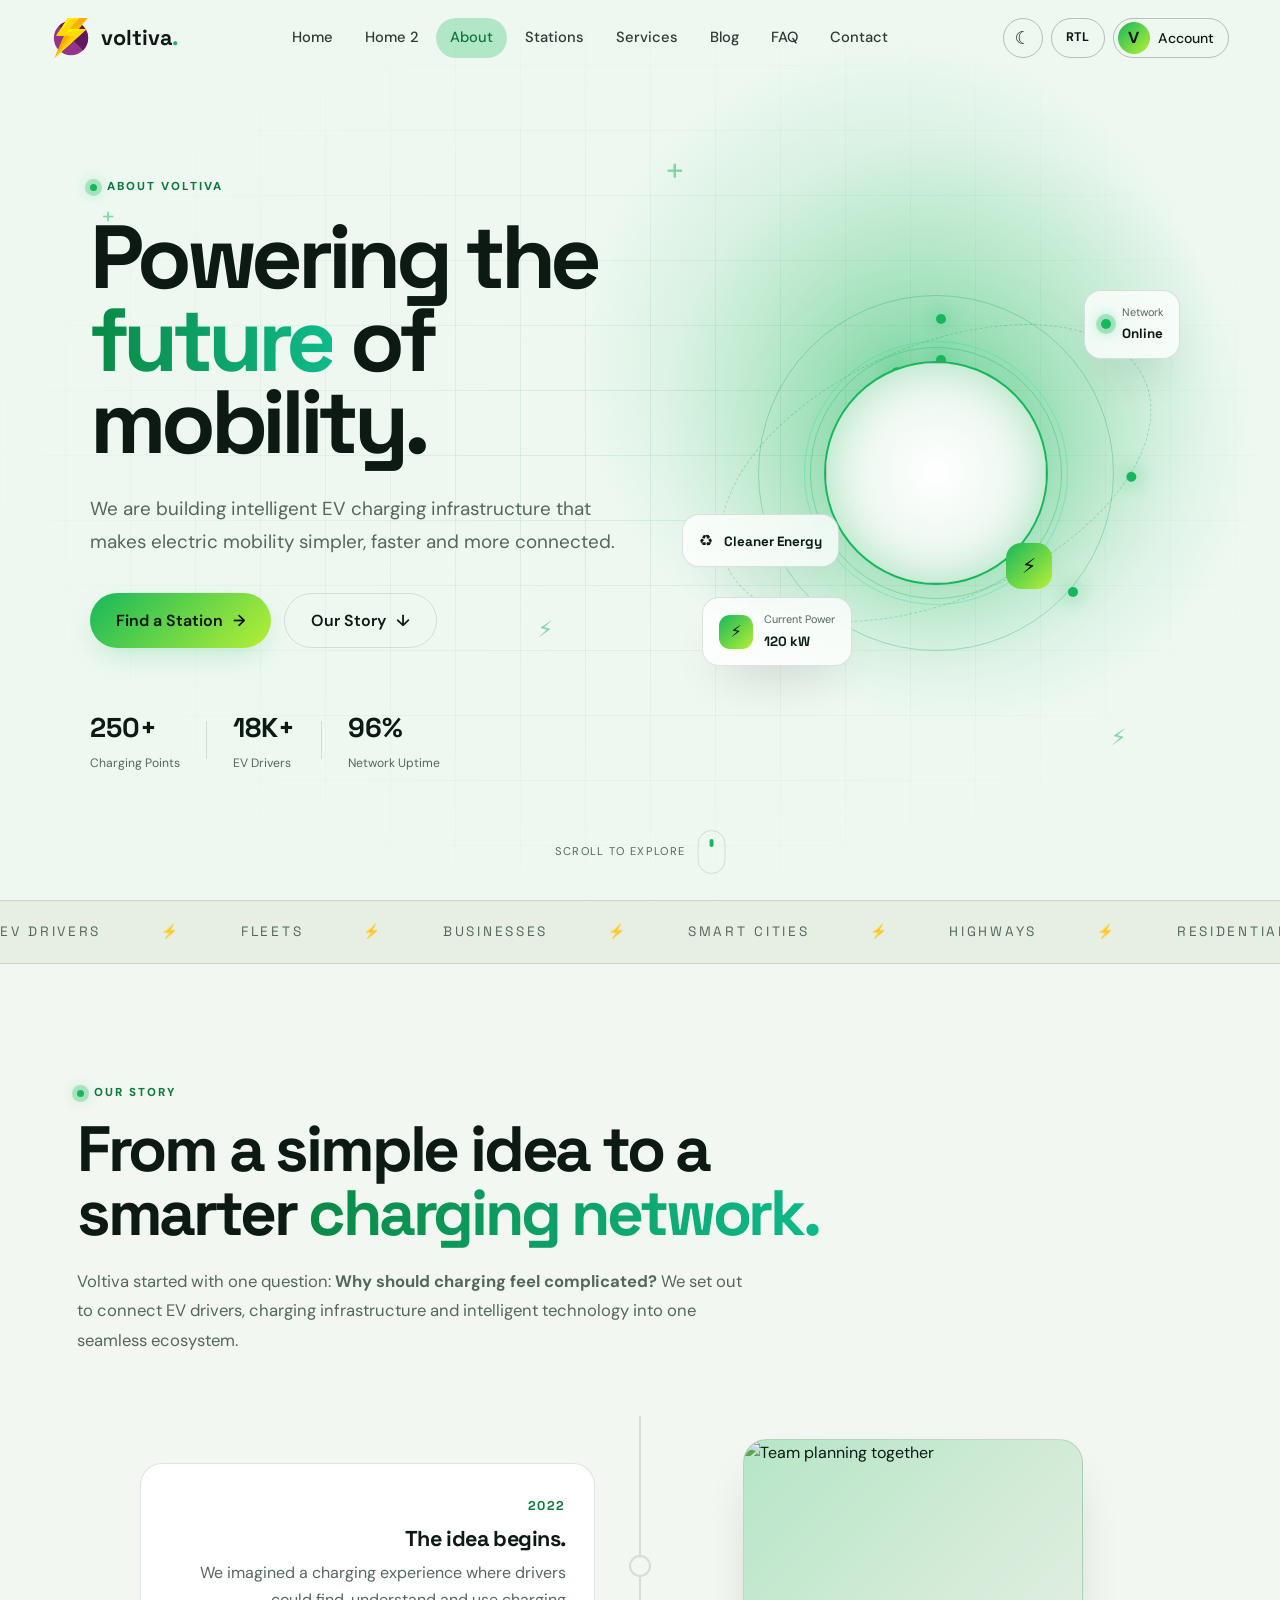
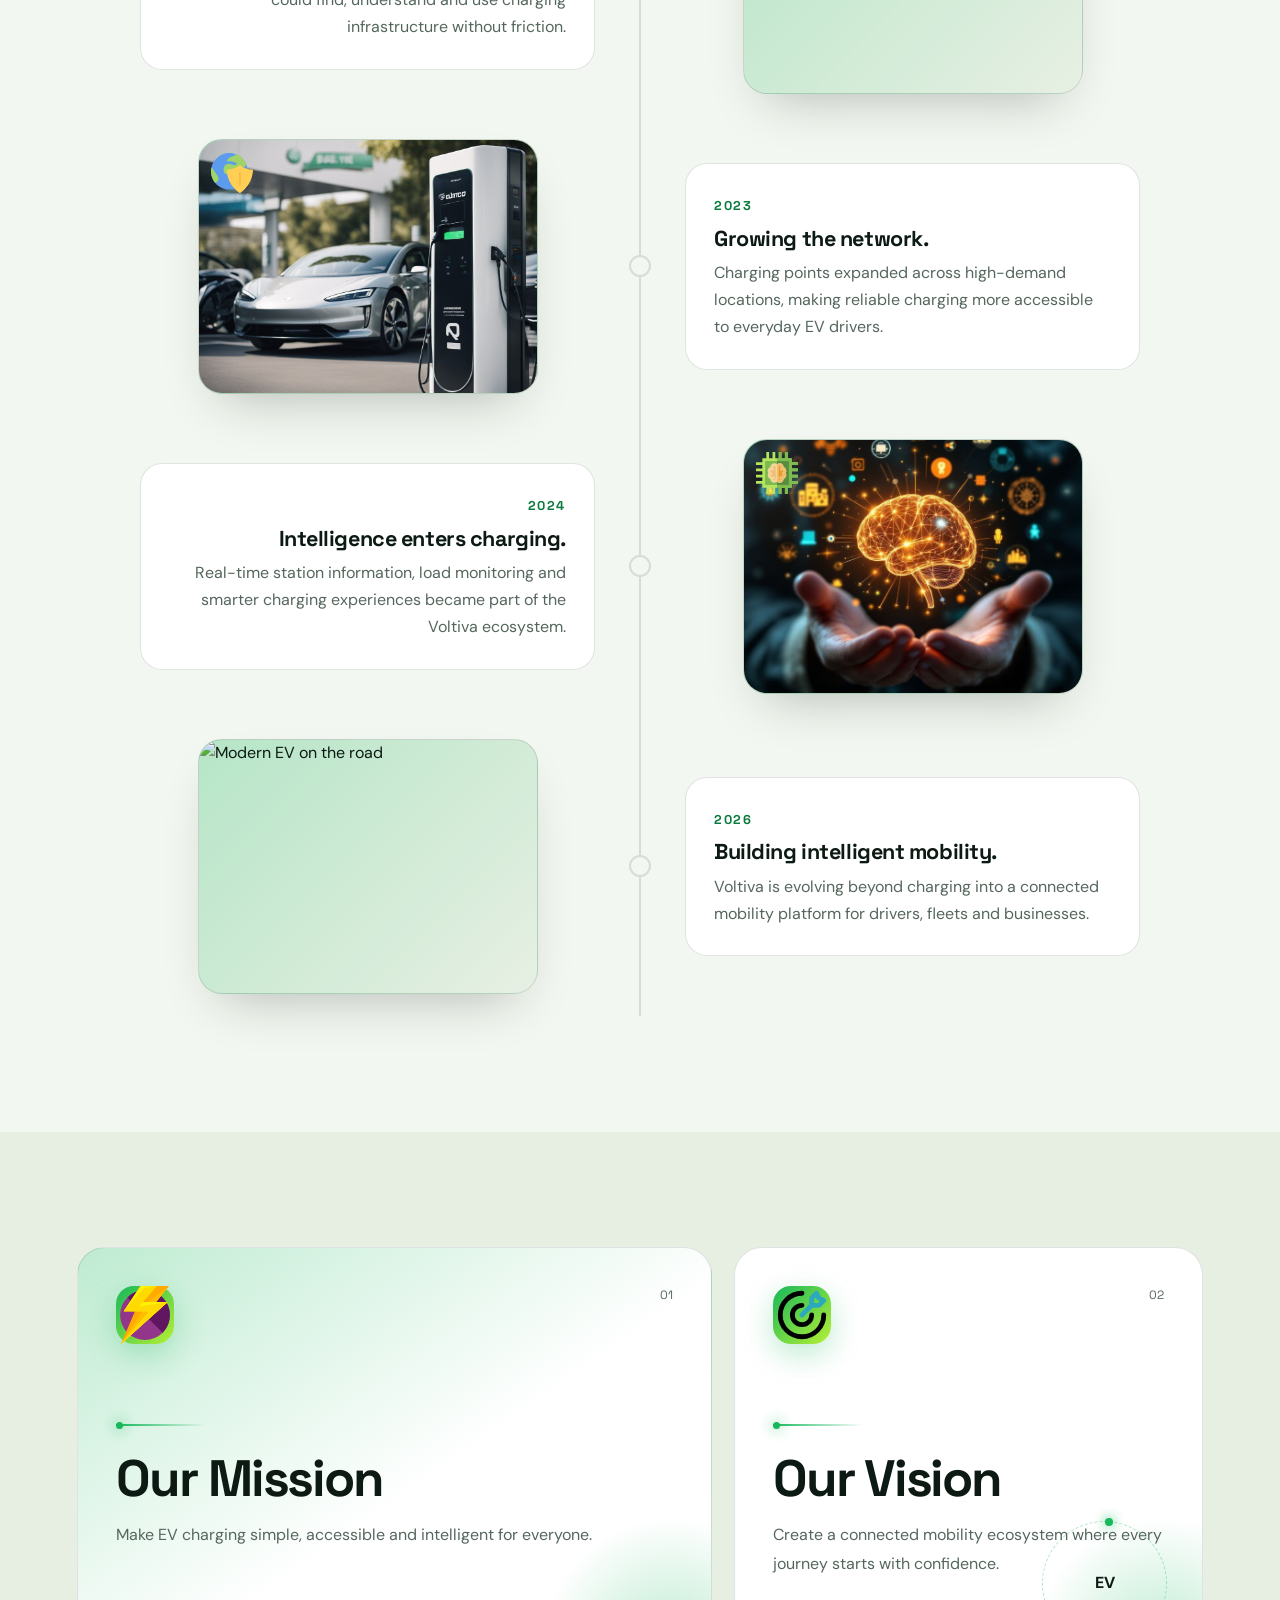
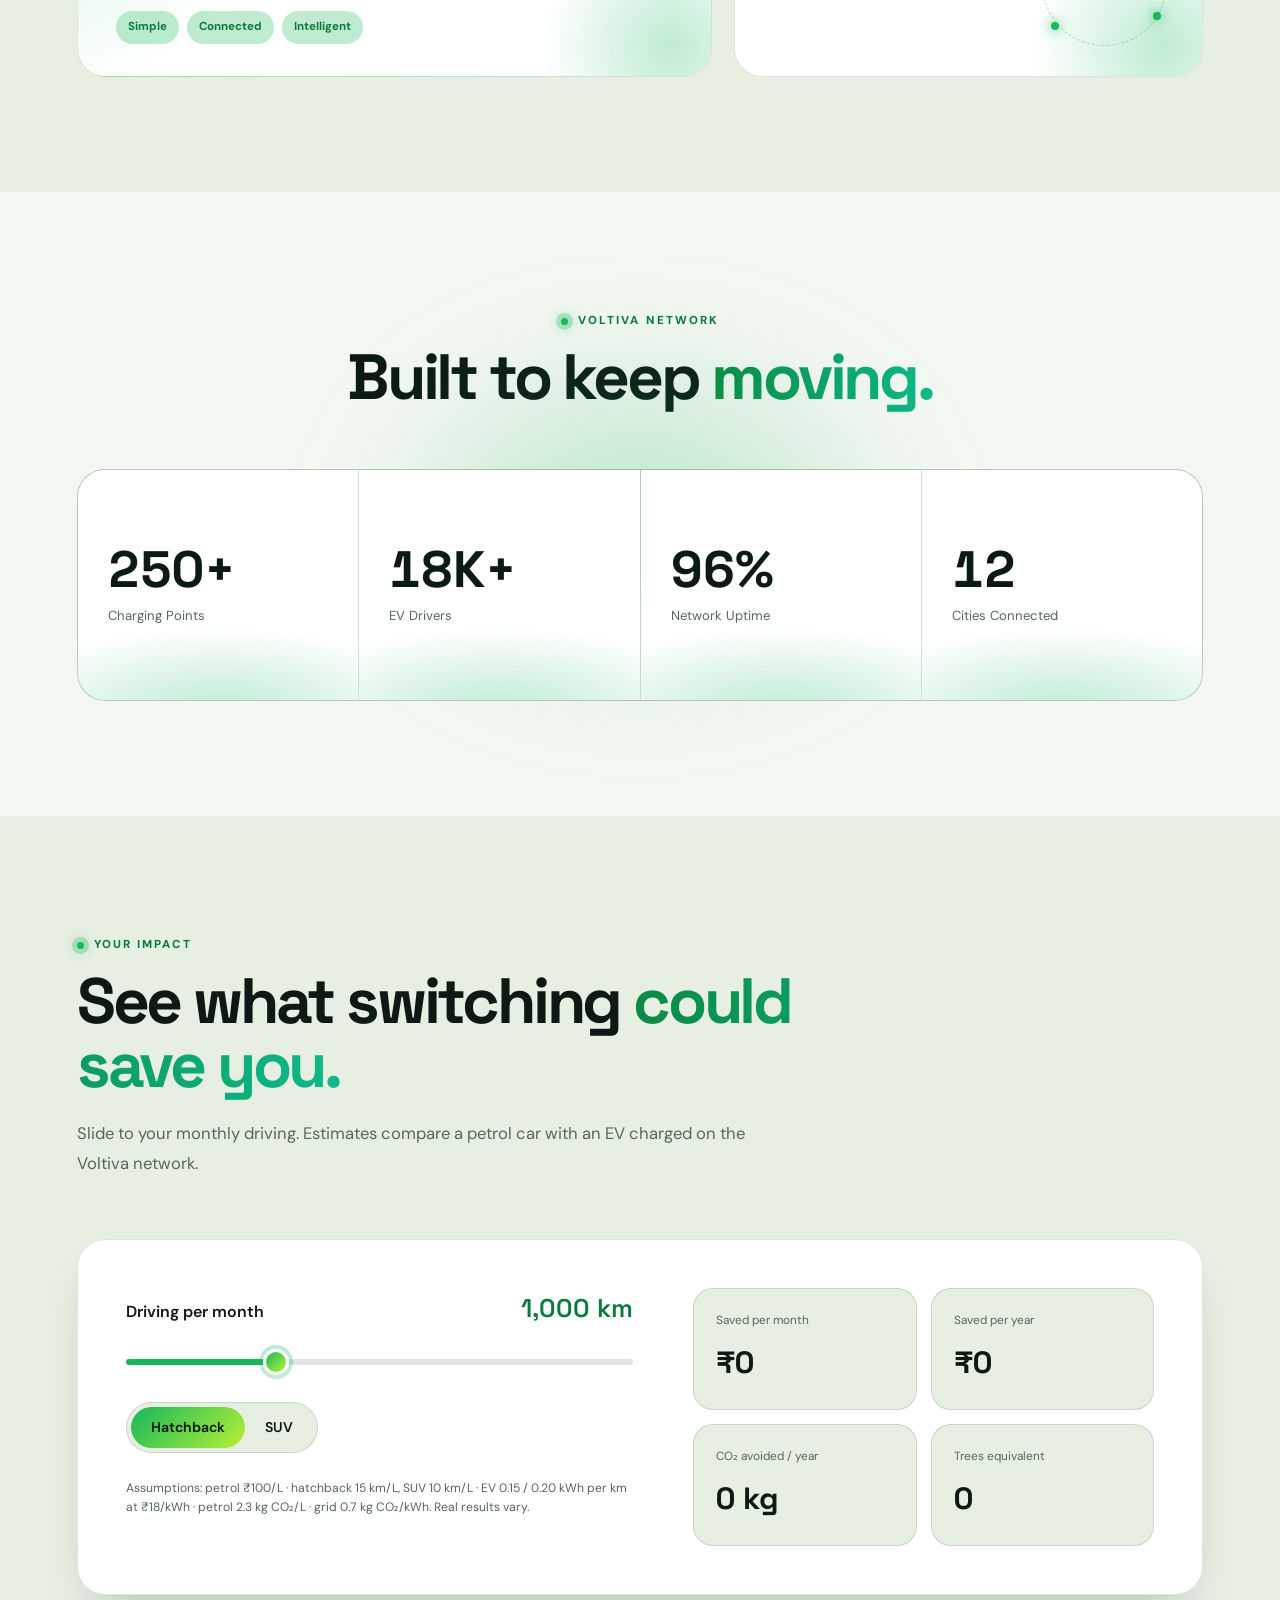
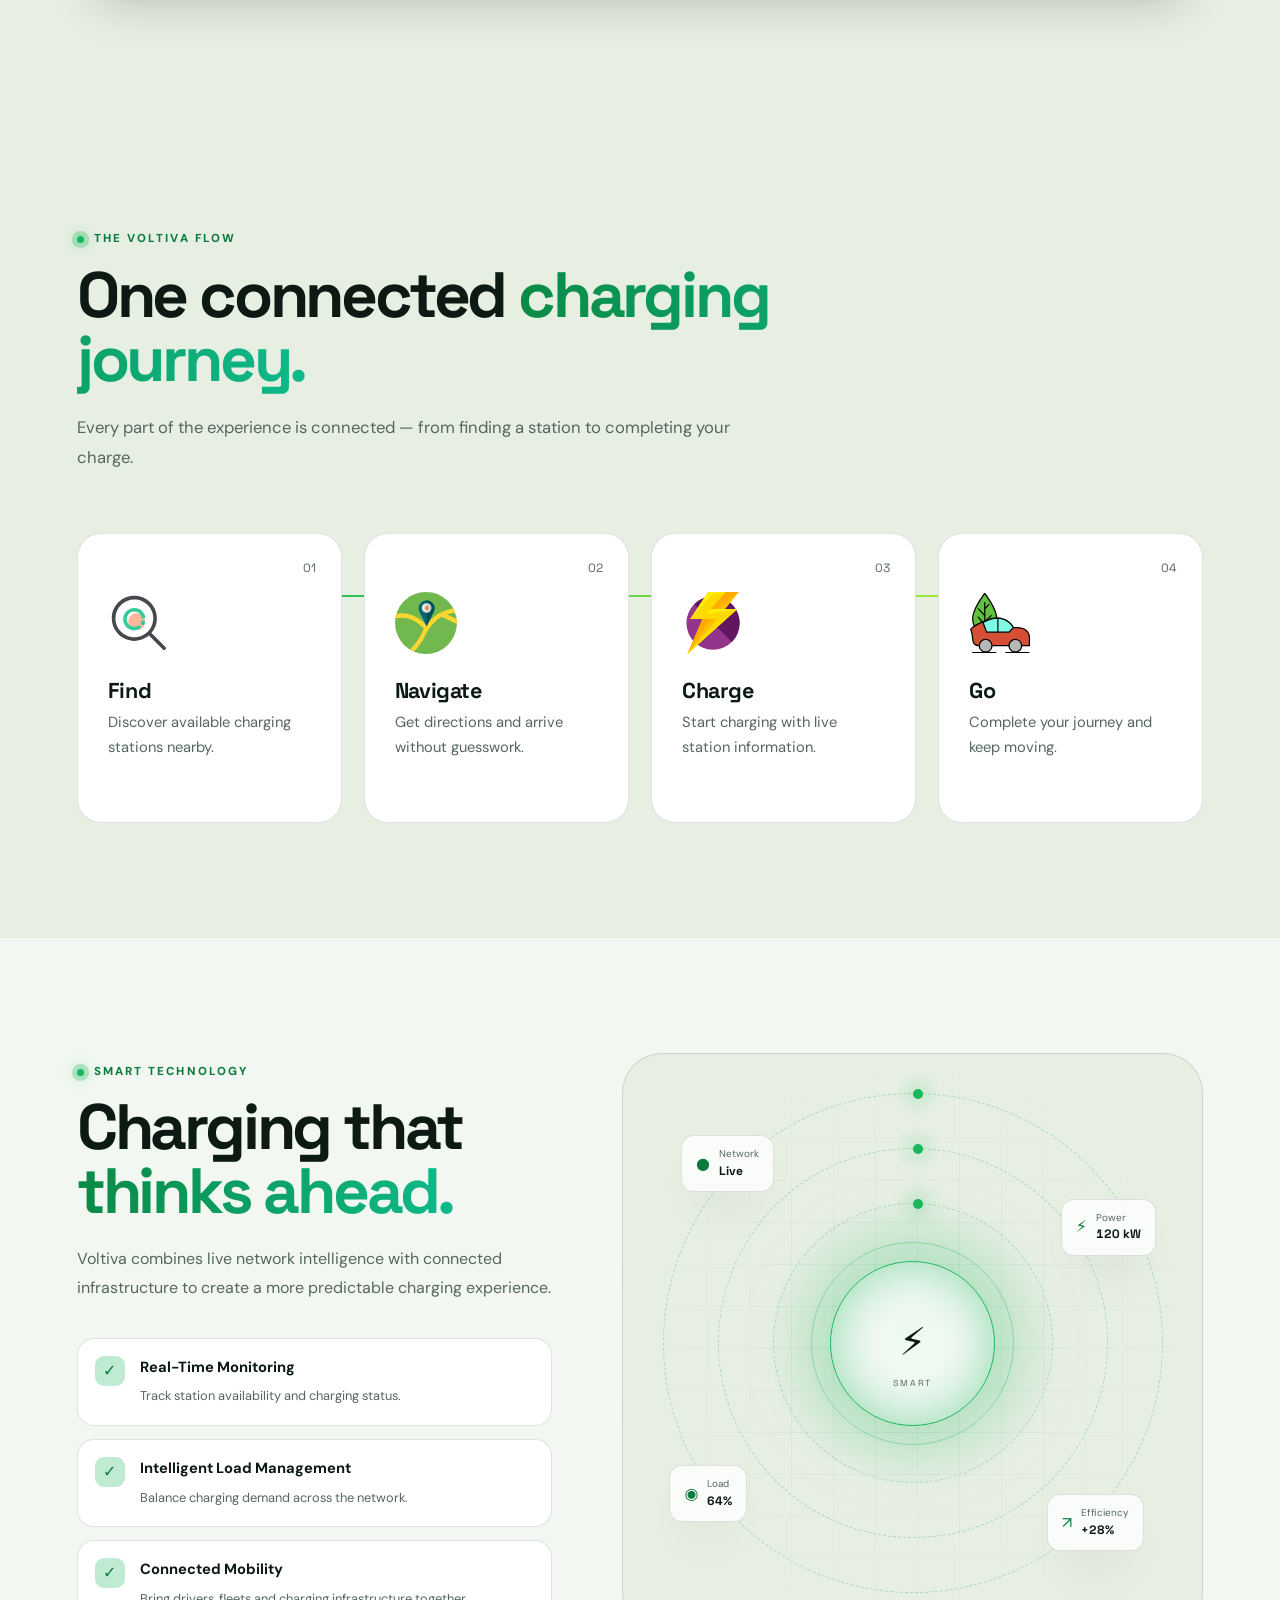
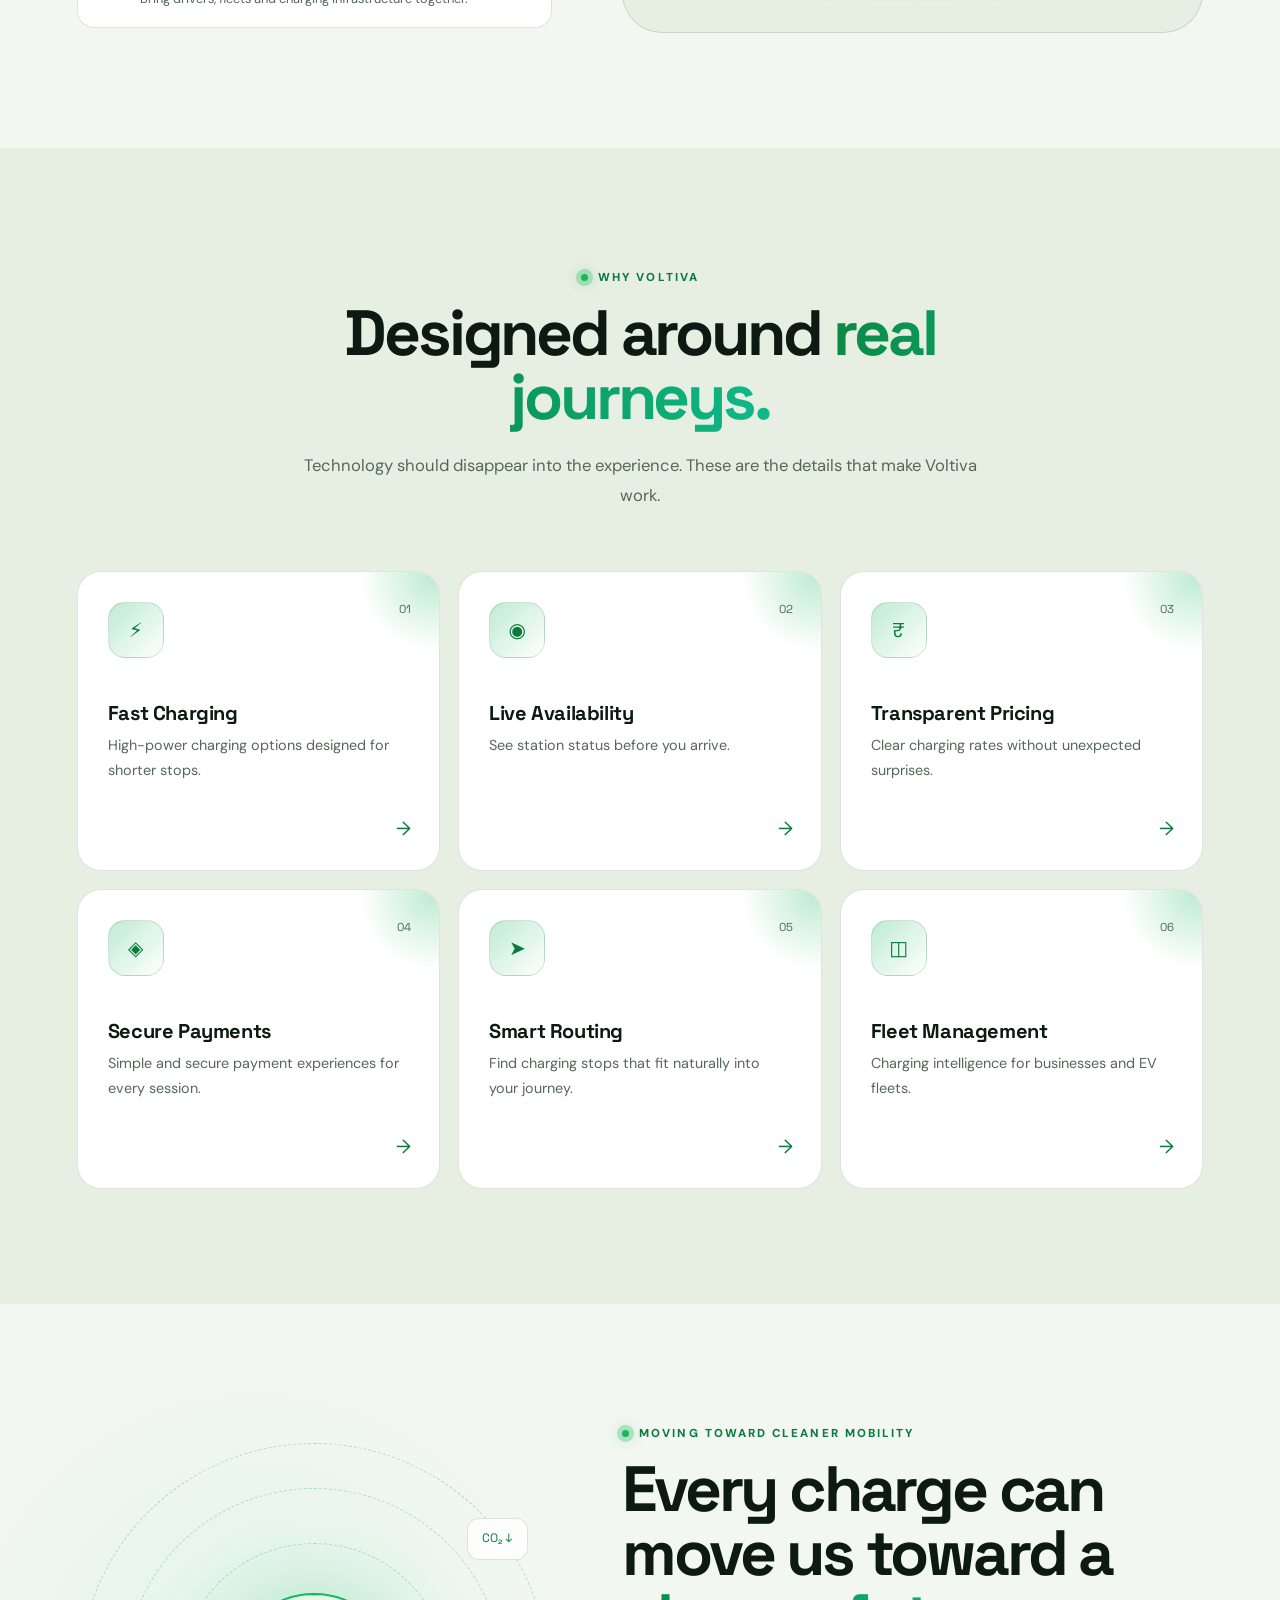
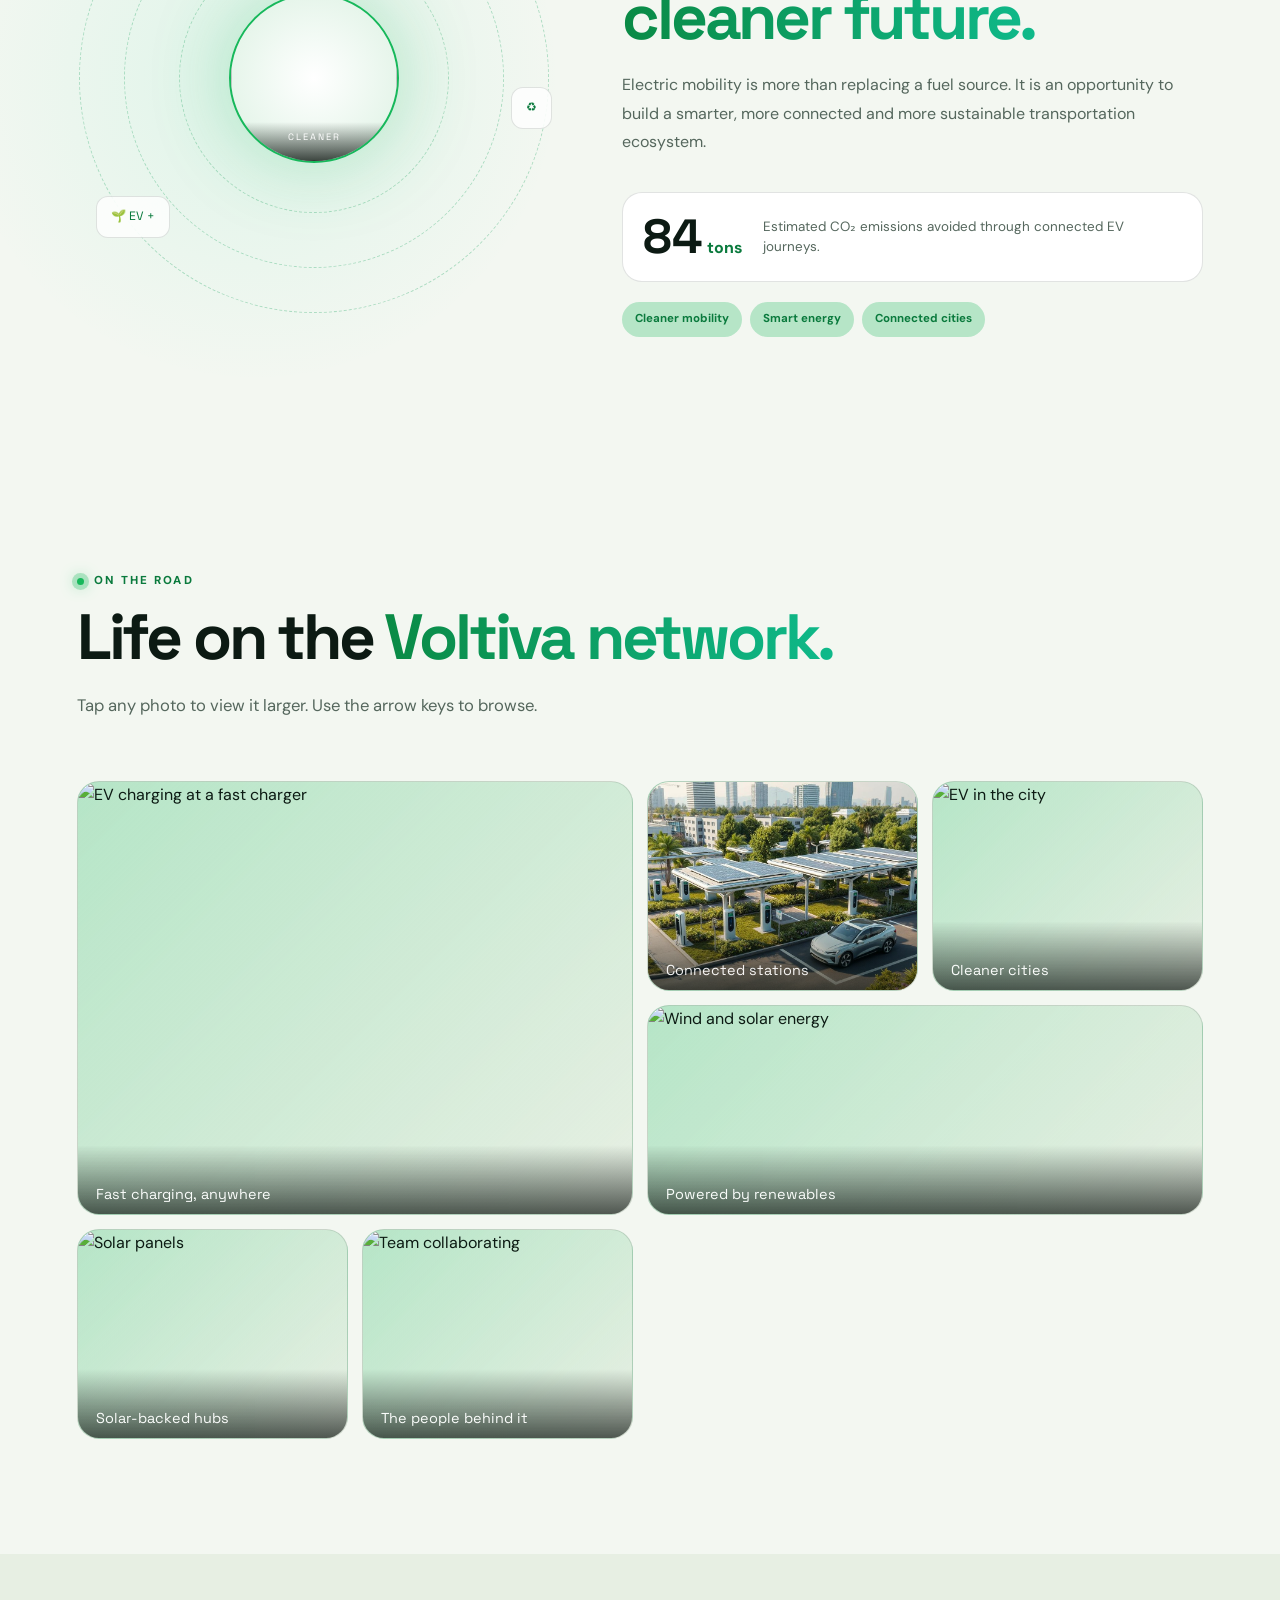
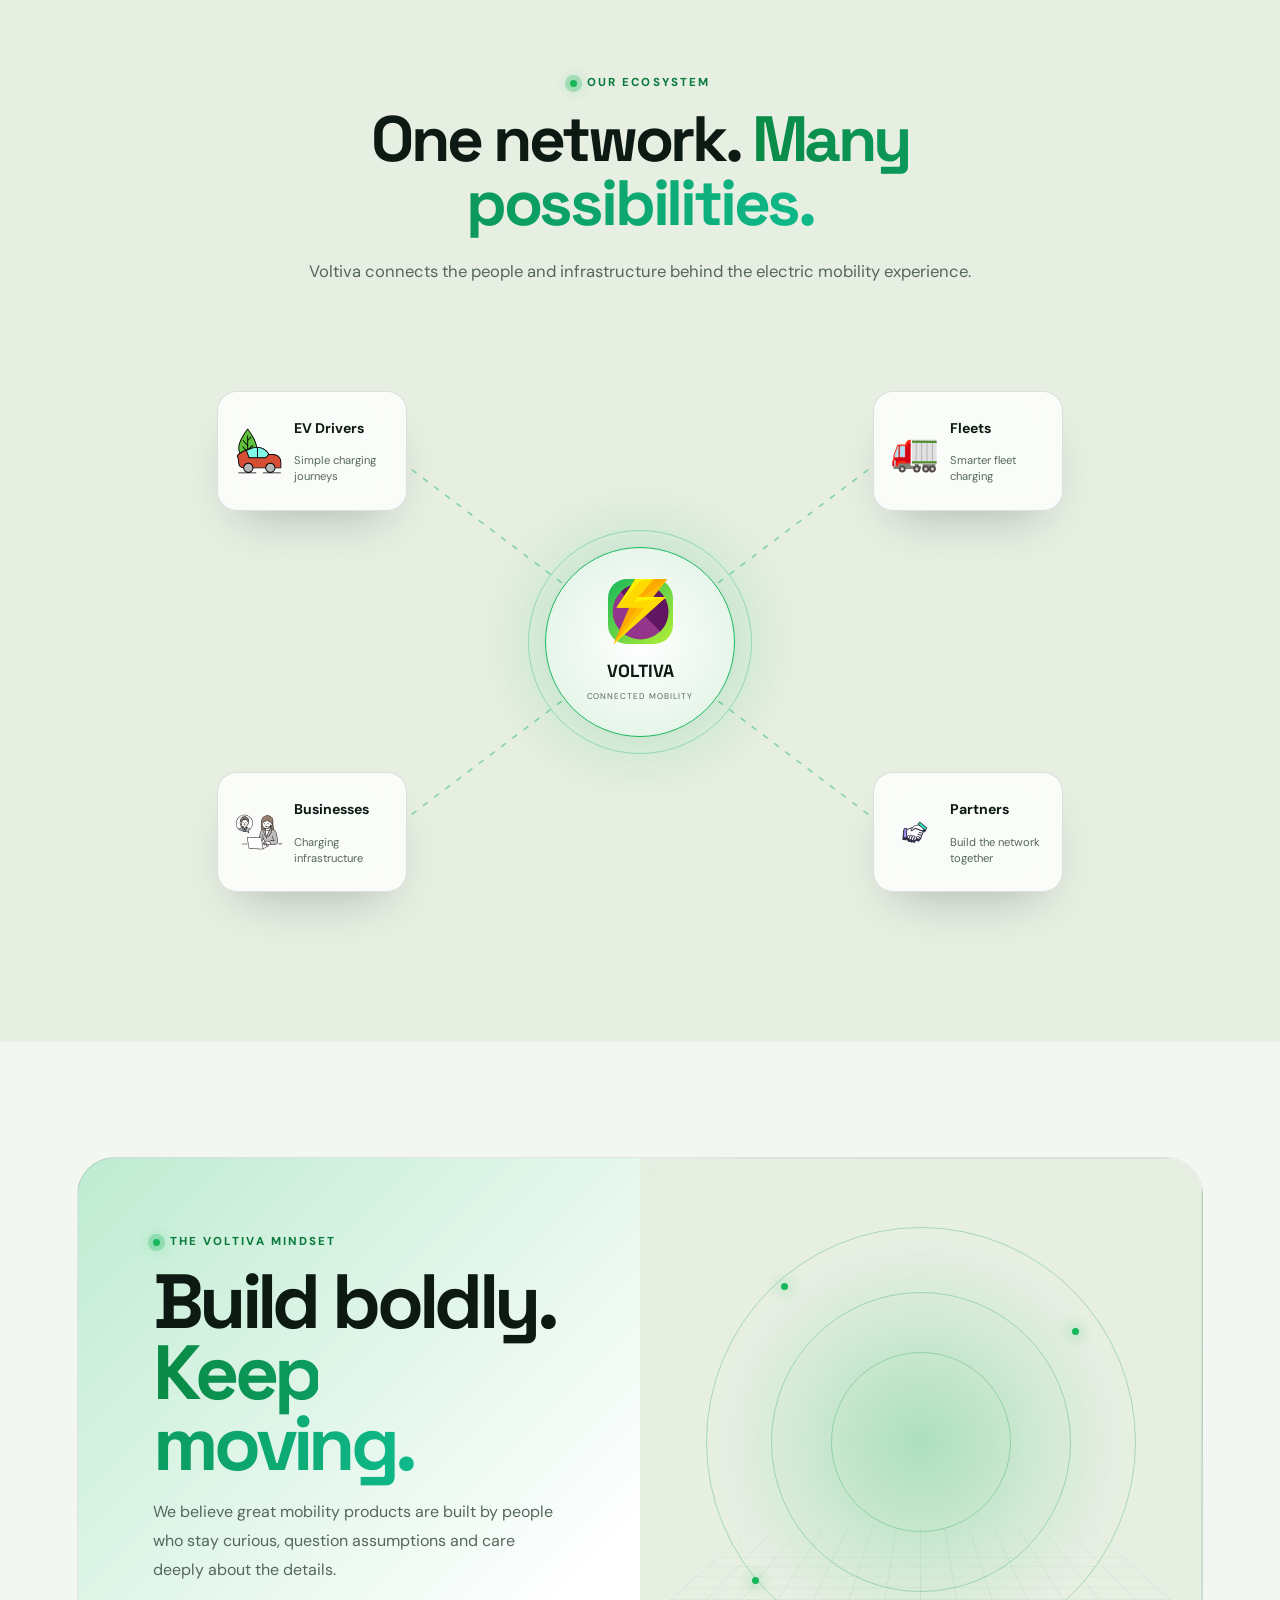
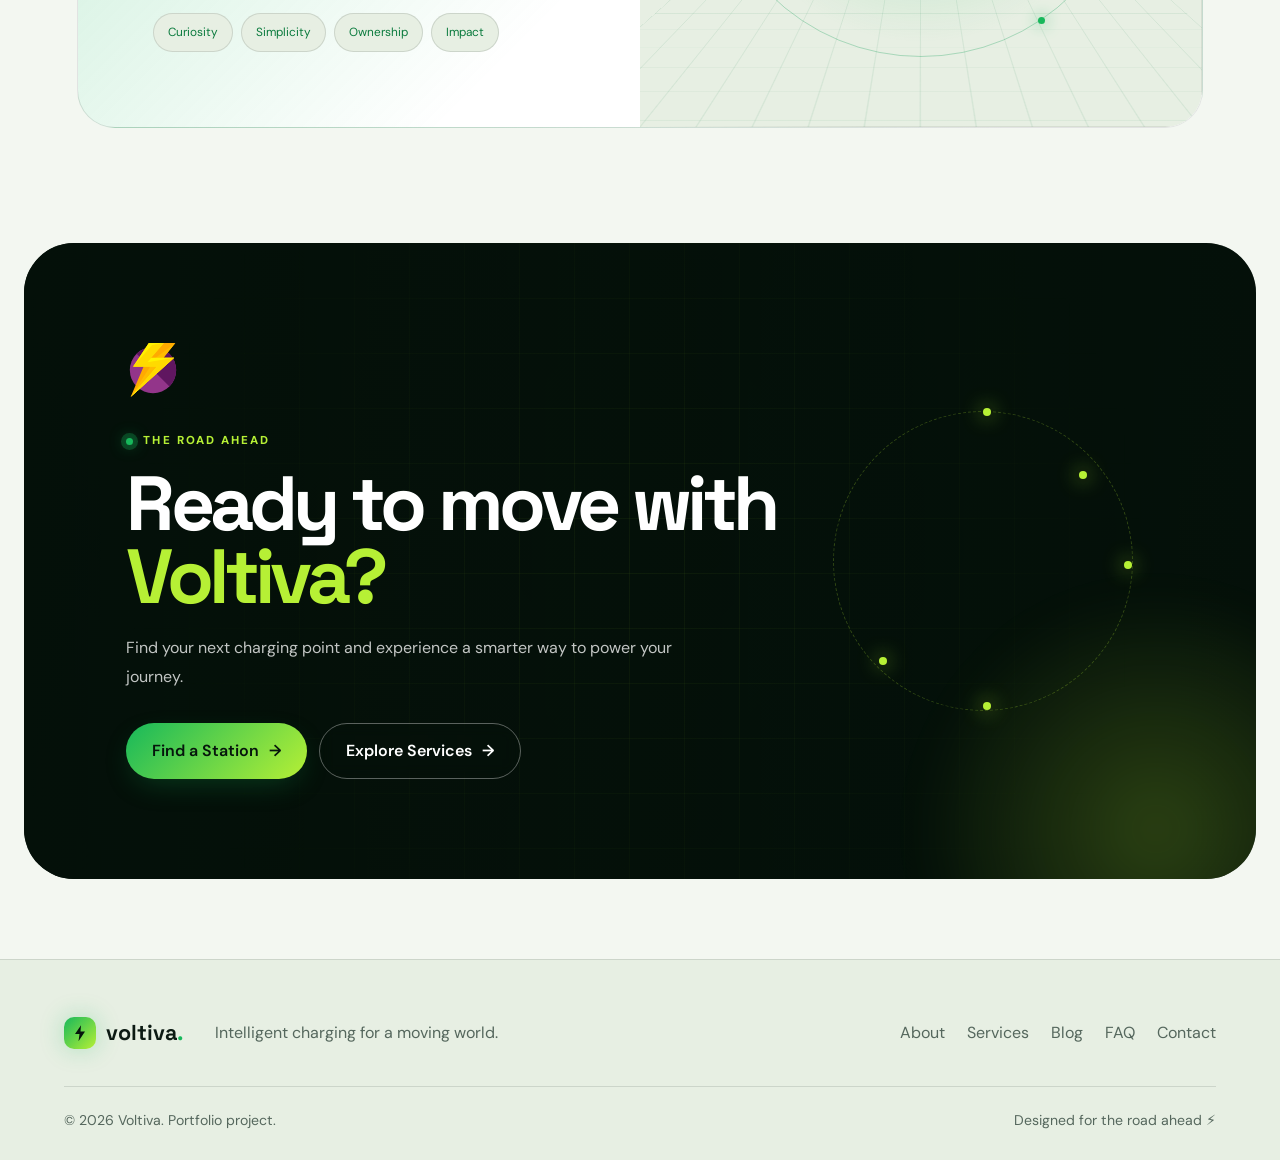
==== commit 105b200d: "image updated" ====
--- a/pages/about.html
+++ b/pages/about.html
@@ -24,7 +24,7 @@
 
   <header class="site-header" id="siteHeader">
        <a class="brand" href="../index.html" aria-label="Voltiva home">
-    <img src="/assets/images/lightening-svgrepo-com.svg" width="40px" height="40px">
+    <img src="../assets/images/lightening-svgrepo-com.svg" width="40px" height="40px">
 </span></span><span>voltiva<span class="brand-dot">.</span></span></a>
     <nav class="main-nav" id="mainNav" aria-label="Primary">
       <a class="nav-link" href="../index.html">Home</a>
